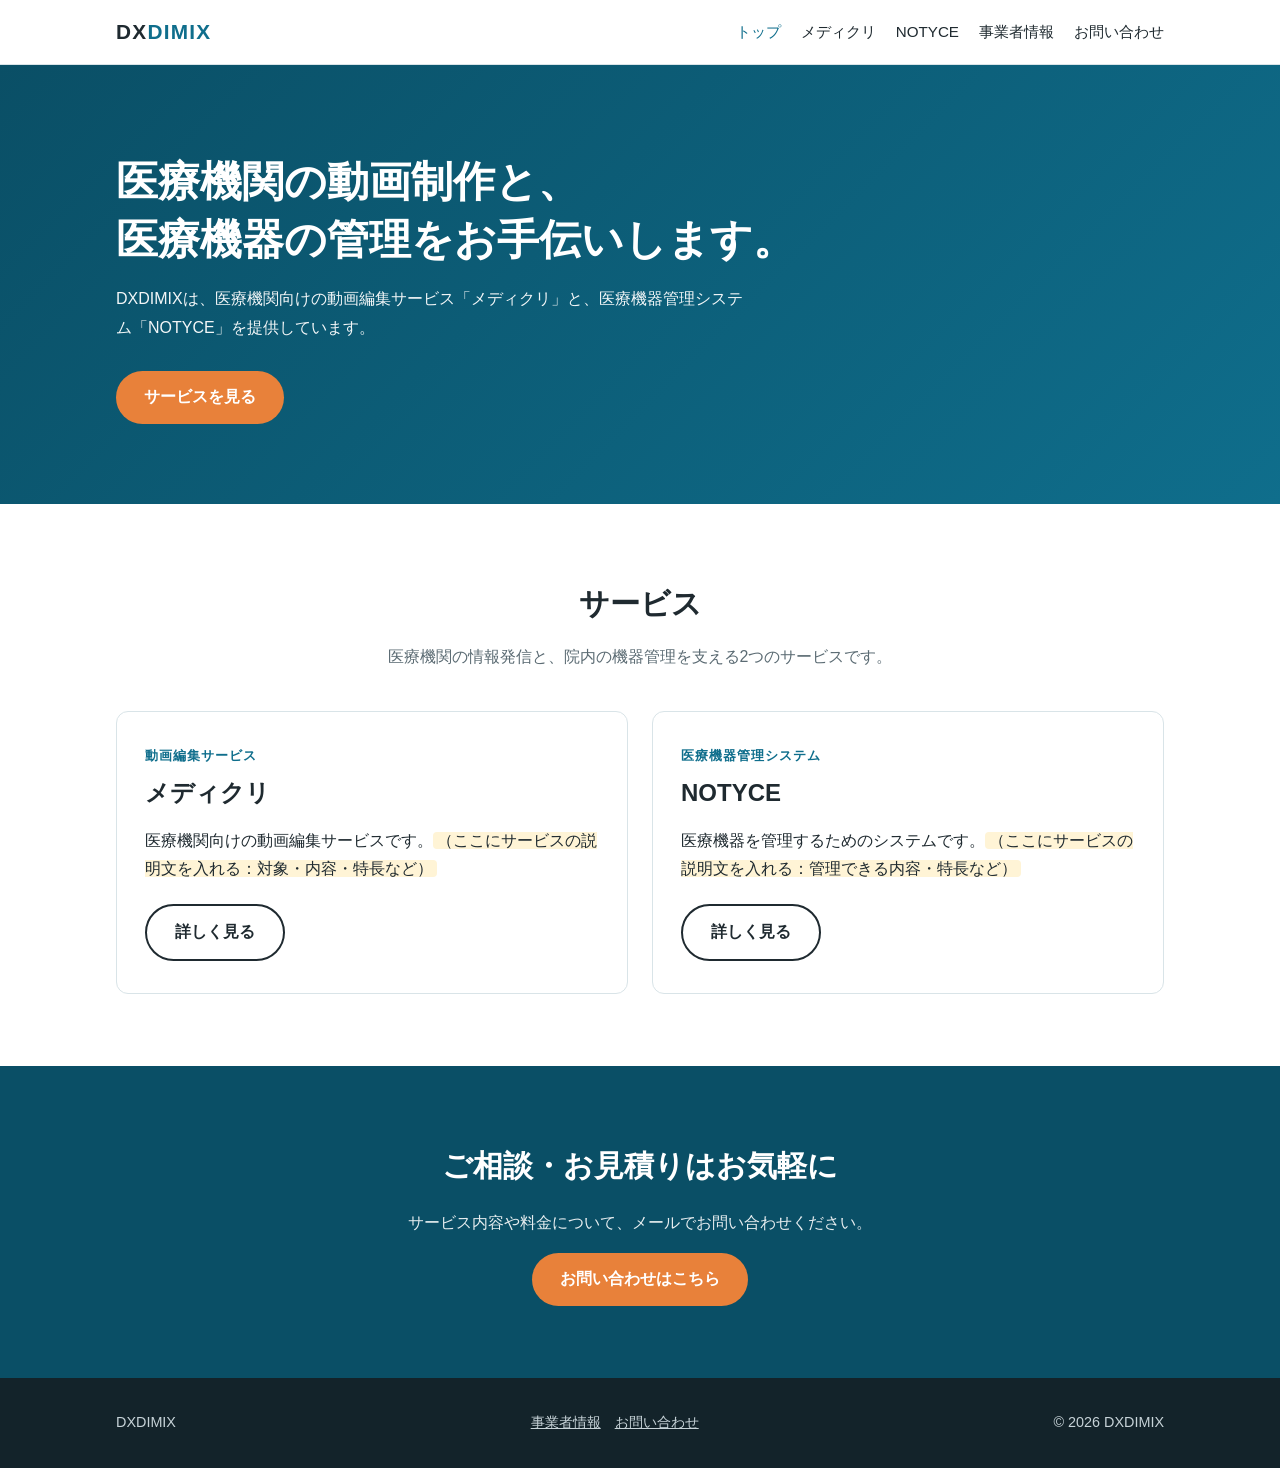
==== index.html @ 13603de2 "ホームページの初期構成を作成（GitHub Pages 用、dxdimix.com） Co-Authored-By: Claude Opus 5.5 <noreply@anthropic.com> C" ====
<!doctype html>
<html lang="ja">
<head>
<meta charset="utf-8">
<meta name="viewport" content="width=device-width, initial-scale=1">
<title>DXDIMIX｜医療向け動画編集「メディクリ」・医療機器管理「NOTYCE」</title>
<meta name="description" content="DXDIMIXは、医療機関向けの動画編集サービス「メディクリ」と医療機器管理システム「NOTYCE」を提供しています。">
<meta property="og:title" content="DXDIMIX｜医療向け動画編集「メディクリ」・医療機器管理「NOTYCE」">
<meta property="og:description" content="DXDIMIXは、医療機関向けの動画編集サービス「メディクリ」と医療機器管理システム「NOTYCE」を提供しています。">
<meta property="og:type" content="website">
<link rel="stylesheet" href="assets/css/style.css">
</head>
<body>
<header class="site-header">
  <div class="container">
    <a class="logo" href="index.html">DX<span>DIMIX</span></a>
    <nav class="nav" aria-label="メインメニュー">
      <a href="index.html" aria-current="page">トップ</a>
      <a href="services/medicli.html">メディクリ</a>
      <a href="services/notyce.html">NOTYCE</a>
      <a href="about.html">事業者情報</a>
      <a href="contact.html">お問い合わせ</a>
    </nav>
  </div>
</header>
<main>
<section class="hero">
  <div class="container">
    <h1>医療機関の動画制作と、<br>医療機器の管理をお手伝いします。</h1>
    <p>DXDIMIXは、医療機関向けの動画編集サービス「メディクリ」と、医療機器管理システム「NOTYCE」を提供しています。</p>
    <a class="btn" href="#services">サービスを見る</a>
  </div>
</section>

<section id="services">
  <div class="container">
    <h2 class="section-title">サービス</h2>
    <p class="section-lead">医療機関の情報発信と、院内の機器管理を支える2つのサービスです。</p>
    <div class="cards">
      <article class="card">
        <div class="tag">動画編集サービス</div>
        <h3>メディクリ</h3>
        <p>医療機関向けの動画編集サービスです。<span class="todo">（ここにサービスの説明文を入れる：対象・内容・特長など）</span></p>
        <a class="btn btn-outline" href="services/medicli.html">詳しく見る</a>
      </article>
      <article class="card">
        <div class="tag">医療機器管理システム</div>
        <h3>NOTYCE</h3>
        <p>医療機器を管理するためのシステムです。<span class="todo">（ここにサービスの説明文を入れる：管理できる内容・特長など）</span></p>
        <a class="btn btn-outline" href="services/notyce.html">詳しく見る</a>
      </article>
    </div>
  </div>
</section>
</main>
<section class="cta">
  <div class="container">
    <h2 class="section-title">ご相談・お見積りはお気軽に</h2>
    <p>サービス内容や料金について、メールでお問い合わせください。</p>
    <a class="btn" href="contact.html">お問い合わせはこちら</a>
  </div>
</section>
<footer class="site-footer">
  <div class="container">
    <div>DXDIMIX</div>
    <div><a href="about.html">事業者情報</a>　<a href="contact.html">お問い合わせ</a></div>
    <div>&copy; 2026 DXDIMIX</div>
  </div>
</footer>
</body></html>
---- assets/css/style.css ----
/* DXDIMIX 共通スタイル。色や文字サイズは :root の値を変えれば全ページに反映される */
:root {
  --c-main: #0f6e8c;      /* メインカラー（青緑） */
  --c-main-dark: #0a4f66;
  --c-accent: #e8813a;    /* 強調色（オレンジ） */
  --c-text: #1f2a30;
  --c-sub: #5b6b73;
  --c-bg: #ffffff;
  --c-bg-soft: #f2f7f9;
  --c-line: #d9e4e8;
  --radius: 12px;
  --max: 1080px;
}

* { box-sizing: border-box; }
html { scroll-behavior: smooth; }
body {
  margin: 0;
  font-family: "Noto Sans JP", "Hiragino Kaku Gothic ProN", "Yu Gothic", Meiryo, sans-serif;
  color: var(--c-text);
  background: var(--c-bg);
  line-height: 1.8;
  font-size: 16px;
}
img { max-width: 100%; height: auto; display: block; }
a { color: var(--c-main); }

.container { max-width: var(--max); margin: 0 auto; padding: 0 16px; }

/* ヘッダー */
.site-header {
  position: sticky; top: 0; z-index: 10;
  background: rgba(255,255,255,.95);
  border-bottom: 1px solid var(--c-line);
}
.site-header .container {
  display: flex; align-items: center; justify-content: space-between;
  min-height: 64px; gap: 16px; flex-wrap: wrap;
}
.logo { font-weight: 700; font-size: 1.3rem; letter-spacing: .06em; color: var(--c-text); text-decoration: none; }
.logo span { color: var(--c-main); }
.nav { display: flex; gap: 20px; flex-wrap: wrap; }
.nav a { color: var(--c-text); text-decoration: none; font-size: .95rem; }
.nav a:hover, .nav a[aria-current="page"] { color: var(--c-main); }

/* ファーストビュー */
.hero { background: linear-gradient(135deg, var(--c-main-dark), var(--c-main)); color: #fff; padding: 88px 0 80px; }
.hero h1 { font-size: clamp(1.7rem, 4.5vw, 2.6rem); line-height: 1.4; margin: 0 0 16px; }
.hero p { margin: 0 0 28px; max-width: 640px; opacity: .95; }
.page-hero { background: var(--c-bg-soft); padding: 56px 0 40px; border-bottom: 1px solid var(--c-line); }
.page-hero h1 { margin: 0 0 8px; font-size: clamp(1.5rem, 4vw, 2.1rem); }
.page-hero p { margin: 0; color: var(--c-sub); }

/* ボタン */
.btn {
  display: inline-block; padding: 12px 28px; border-radius: 999px;
  background: var(--c-accent); color: #fff; font-weight: 700; text-decoration: none;
}
.btn:hover { opacity: .9; }
.btn-outline { background: transparent; border: 2px solid currentColor; color: inherit; }

/* セクション */
section { padding: 72px 0; }
section.soft { background: var(--c-bg-soft); }
.section-title { text-align: center; font-size: clamp(1.4rem, 3.5vw, 1.9rem); margin: 0 0 12px; }
.section-lead { text-align: center; color: var(--c-sub); margin: 0 auto 40px; max-width: 680px; }

/* サービスカード */
.cards { display: grid; grid-template-columns: repeat(auto-fit, minmax(280px, 1fr)); gap: 24px; }
.card {
  background: #fff; border: 1px solid var(--c-line); border-radius: var(--radius);
  padding: 32px 28px; display: flex; flex-direction: column;
}
.card .tag { font-size: .8rem; color: var(--c-main); font-weight: 700; letter-spacing: .08em; }
.card h3 { font-size: 1.5rem; margin: 4px 0 12px; }
.card p { margin: 0 0 20px; flex: 1; }
.card .btn { align-self: flex-start; }

/* 箇条書き・表 */
.points { display: grid; grid-template-columns: repeat(auto-fit, minmax(240px, 1fr)); gap: 20px; padding: 0; list-style: none; }
.points li { background: #fff; border: 1px solid var(--c-line); border-radius: var(--radius); padding: 24px; }
.points strong { display: block; color: var(--c-main); margin-bottom: 6px; }
.info-table { width: 100%; border-collapse: collapse; }
.info-table th, .info-table td { text-align: left; padding: 14px 12px; border-bottom: 1px solid var(--c-line); vertical-align: top; }
.info-table th { width: 30%; color: var(--c-sub); font-weight: 500; }

.todo { background: #fff4d6; padding: 0 4px; border-radius: 4px; }

/* お問い合わせ帯 */
.cta { background: var(--c-main-dark); color: #fff; text-align: center; }
.cta p { opacity: .9; }

/* フッター */
.site-footer { background: #13232a; color: #c7d3d8; padding: 32px 0; font-size: .9rem; }
.site-footer .container { display: flex; justify-content: space-between; flex-wrap: wrap; gap: 12px; }
.site-footer a { color: #c7d3d8; }

@media (max-width: 640px) {
  section { padding: 56px 0; }
  .nav { gap: 14px; }
  .info-table th { width: 38%; }
}
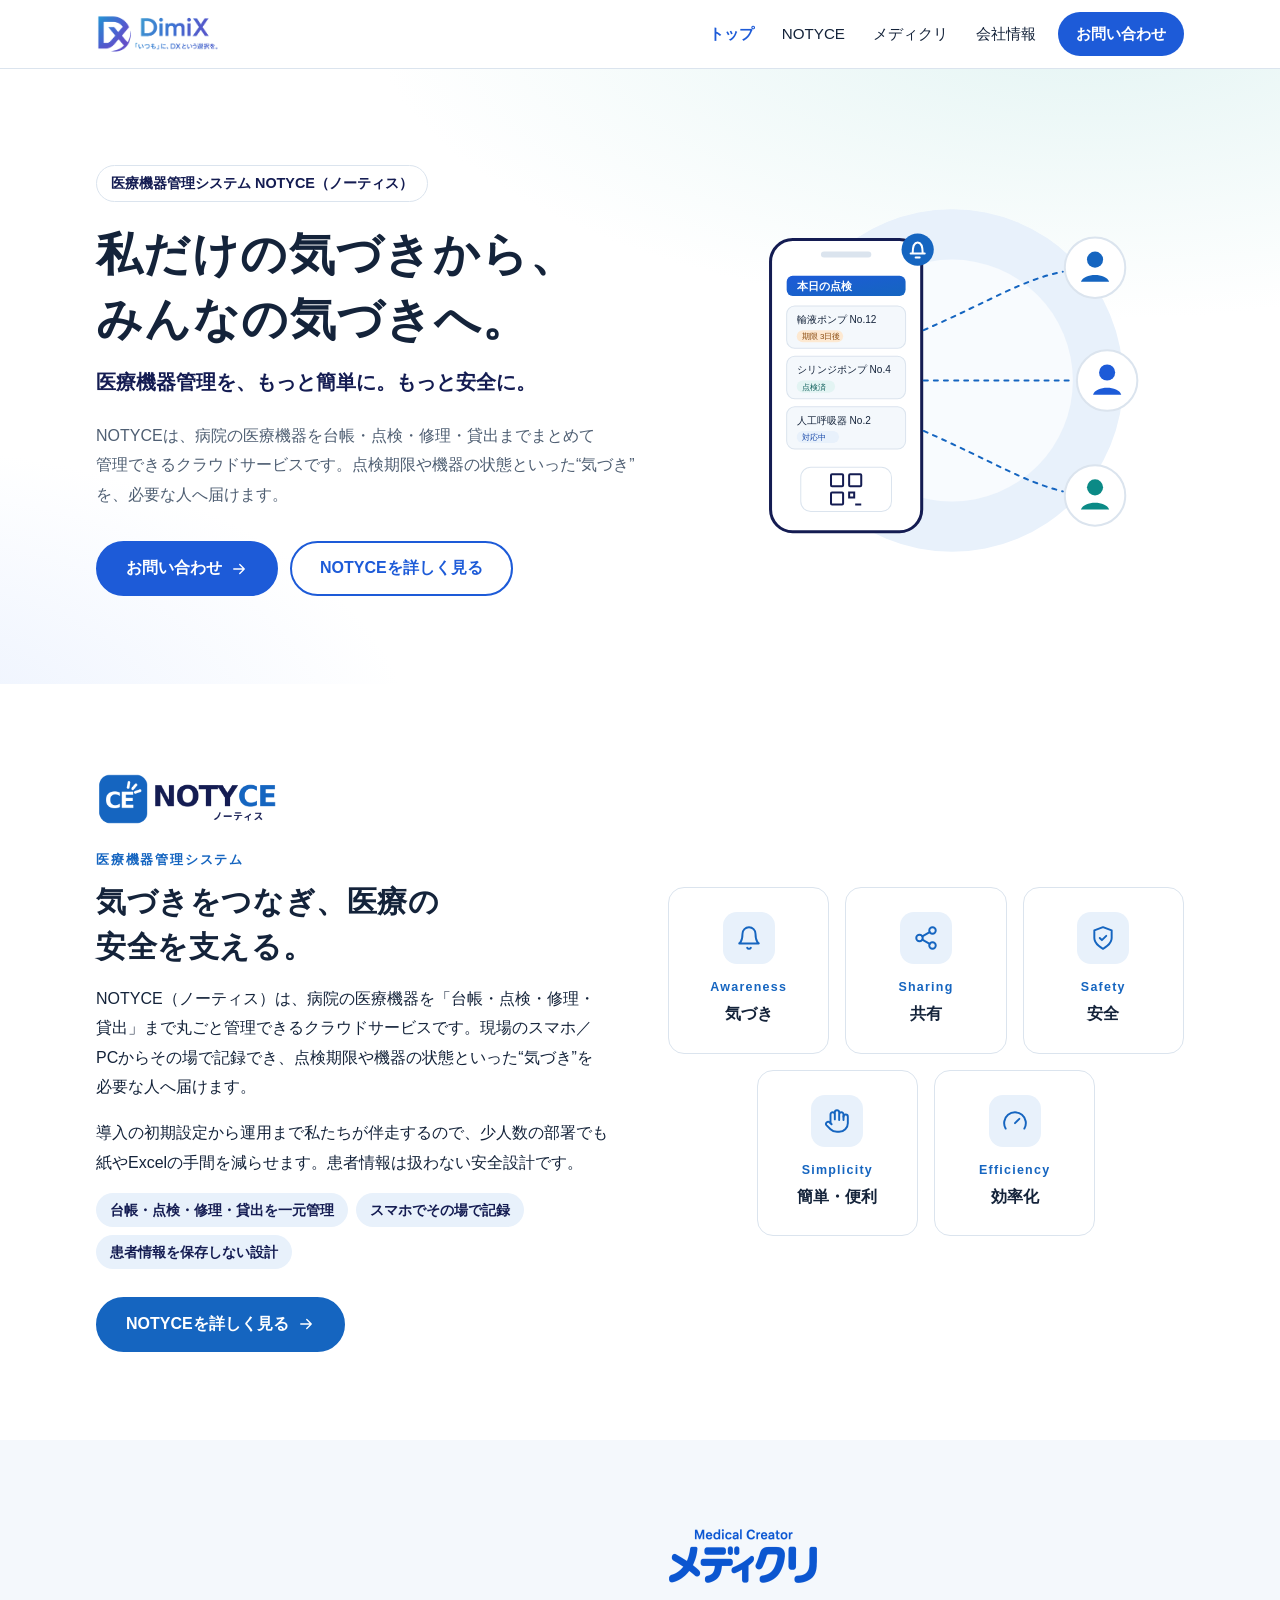
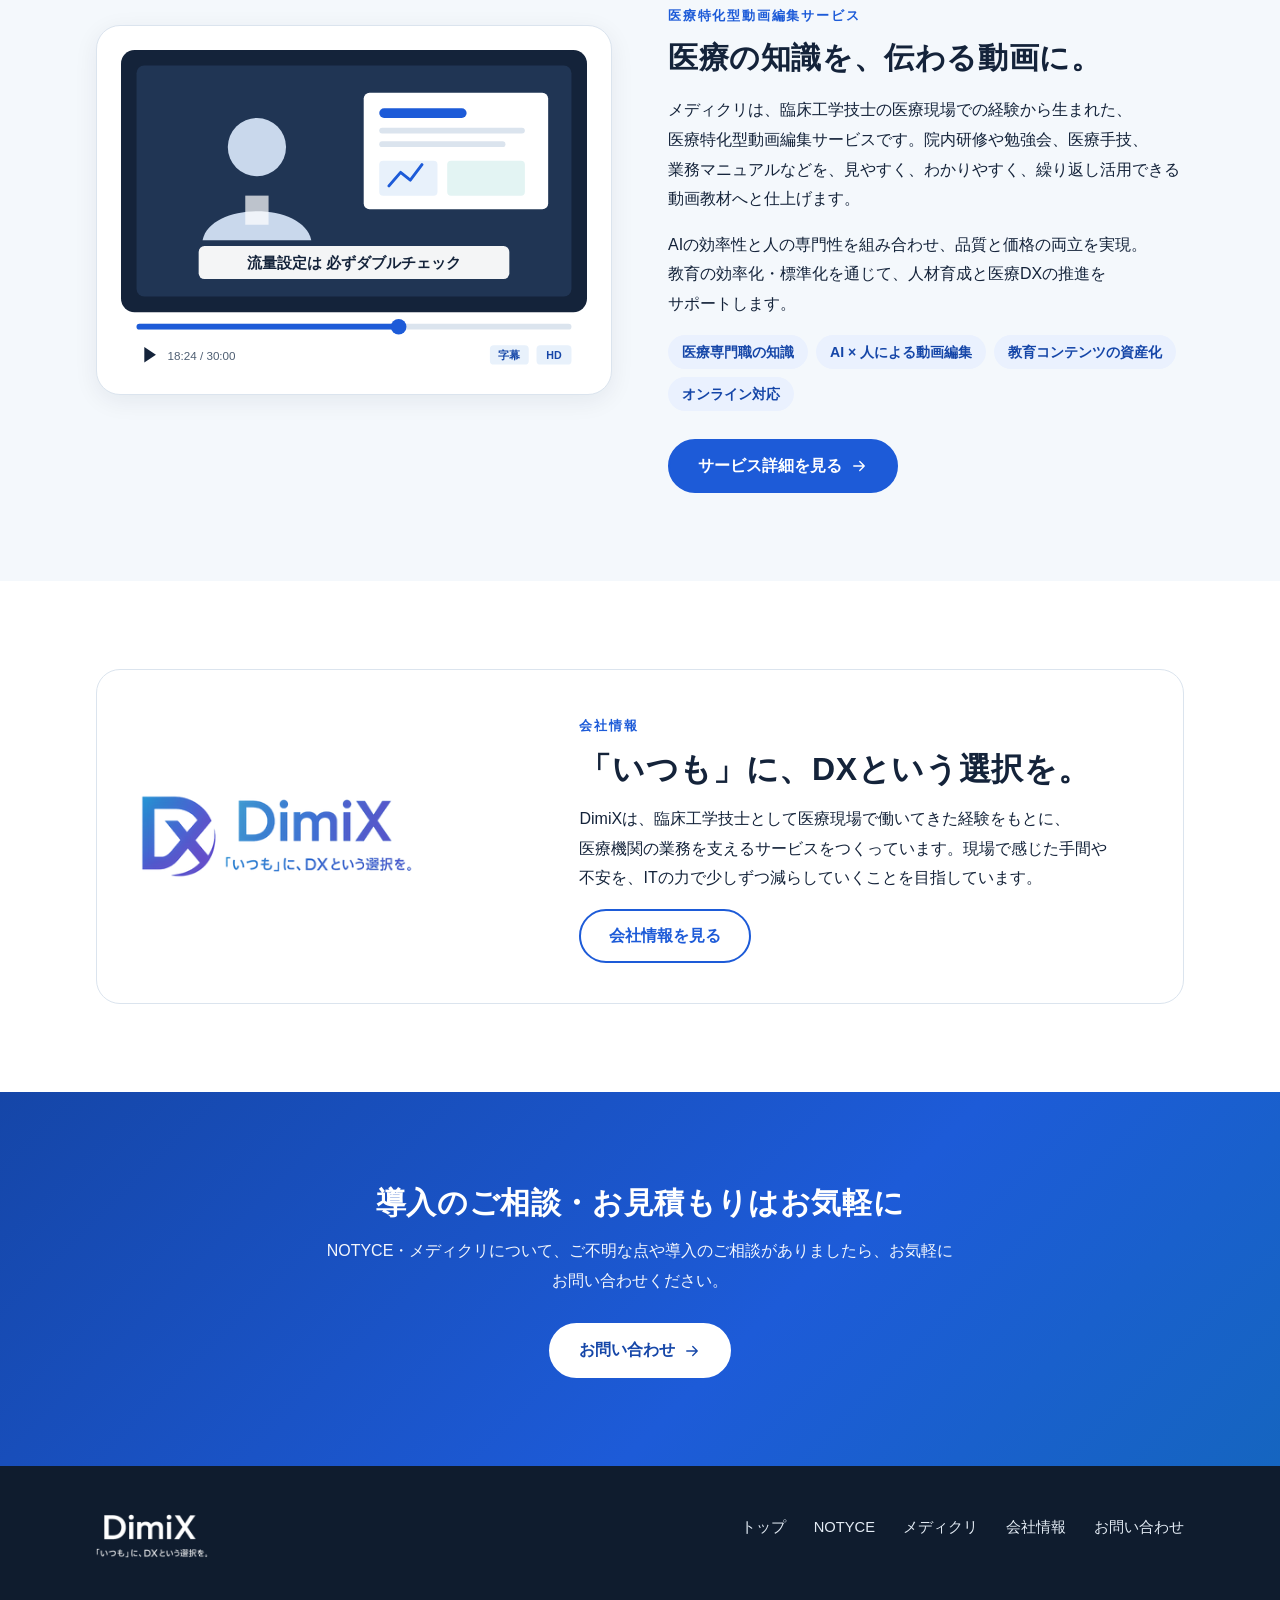
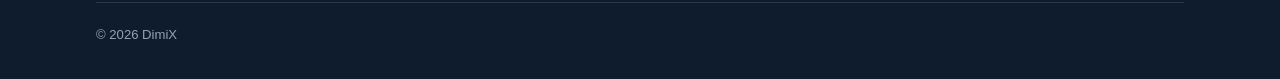
==== commit 17f0f7d6: "DimiX 公式サイトを作り直し（NOTYCE 中心＋メディクリ詳細ページ） - 名称を DimiX に統一し、DimiX・メディクリ・NOTYCE のロゴを配置 - トップ：NOTYCE のメインメ" ====
--- a/index.html
+++ b/index.html
@@ -3,68 +3,219 @@
 <head>
 <meta charset="utf-8">
 <meta name="viewport" content="width=device-width, initial-scale=1">
-<title>DXDIMIX｜医療向け動画編集「メディクリ」・医療機器管理「NOTYCE」</title>
-<meta name="description" content="DXDIMIXは、医療機関向けの動画編集サービス「メディクリ」と医療機器管理システム「NOTYCE」を提供しています。">
-<meta property="og:title" content="DXDIMIX｜医療向け動画編集「メディクリ」・医療機器管理「NOTYCE」">
-<meta property="og:description" content="DXDIMIXは、医療機関向けの動画編集サービス「メディクリ」と医療機器管理システム「NOTYCE」を提供しています。">
+<title>DimiX｜医療機器管理システム NOTYCE・医療特化型動画編集 メディクリ</title>
+<meta name="description" content="DimiXは、臨床工学技士の現場経験から生まれた医療機器管理システム「NOTYCE（ノーティス）」と、医療特化型動画編集サービス「メディクリ」を提供しています。">
+<meta property="og:title" content="DimiX｜医療機器管理システム NOTYCE・医療特化型動画編集 メディクリ">
+<meta property="og:description" content="私だけの気づきから、みんなの気づきへ。医療機器管理を、もっと簡単に。もっと安全に。">
 <meta property="og:type" content="website">
+<meta property="og:url" content="https://dxdimix.com/">
+<meta property="og:image" content="https://dxdimix.com/assets/img/dimix_logo.png">
+<meta property="og:site_name" content="DimiX">
+<meta property="og:locale" content="ja_JP">
+<link rel="canonical" href="https://dxdimix.com/">
+<link rel="icon" href="assets/img/dimix_icon.png">
 <link rel="stylesheet" href="assets/css/style.css">
 </head>
 <body>
+<a class="skip-link" href="#main">本文へ移動</a>
 <header class="site-header">
   <div class="container">
-    <a class="logo" href="index.html">DX<span>DIMIX</span></a>
+    <a class="logo" href="index.html"><img src="assets/img/dimix_logo.png" alt="DimiX トップページ" width="124" height="40"></a>
+    <a class="header-cta" href="contact.html">お問い合わせ</a>
     <nav class="nav" aria-label="メインメニュー">
       <a href="index.html" aria-current="page">トップ</a>
+      <a href="services/notyce.html">NOTYCE</a>
       <a href="services/medicli.html">メディクリ</a>
+      <a href="about.html">会社情報</a>
+      <a class="nav-cta" href="contact.html">お問い合わせ</a>
+    </nav>
+  </div>
+</header>
+
+<main id="main">
+<!-- ファーストビュー：NOTYCE のメインメッセージ -->
+<section class="hero" aria-labelledby="hero-title">
+  <div class="container">
+    <div>
+      <span class="hero-brand">医療機器管理システム NOTYCE（ノーティス）</span>
+      <h1 id="hero-title">私だけの気づきから、<br>みんなの気づきへ。</h1>
+      <p class="sub">医療機器管理を、もっと簡単に。もっと安全に。</p>
+      <p class="lead">NOTYCEは、病院の医療機器を台帳・点検・修理・貸出までまとめて管理できるクラウドサービスです。点検期限や機器の状態といった“気づき”を、必要な人へ届けます。</p>
+      <div class="btn-row">
+        <a class="btn" href="contact.html?service=notyce">お問い合わせ<svg class="icon" aria-hidden="true"><use href="assets/img/icons.svg#i-arrow"/></svg></a>
+        <a class="btn btn-outline" href="services/notyce.html">NOTYCEを詳しく見る</a>
+      </div>
+    </div>
+    <div class="hero-visual" aria-hidden="true">
+      <!-- 一人の気づき（スマホ）がチームへ共有されるイメージ -->
+      <svg viewBox="0 0 480 400" role="presentation">
+        <defs>
+          <linearGradient id="hv-g" x1="0" y1="0" x2="1" y2="1"><stop offset="0" stop-color="#1d5bd8"/><stop offset="1" stop-color="#1565c0"/></linearGradient>
+        </defs>
+        <circle cx="250" cy="200" r="170" fill="#e8f1fb"/>
+        <circle cx="250" cy="200" r="120" fill="#fff" opacity=".7"/>
+        <!-- スマホ -->
+        <rect x="70" y="60" width="150" height="290" rx="22" fill="#fff" stroke="#141c52" stroke-width="3"/>
+        <rect x="120" y="72" width="50" height="6" rx="3" fill="#dbe4ee"/>
+        <rect x="86" y="96" width="118" height="20" rx="6" fill="url(#hv-g)"/>
+        <text x="96" y="110" font-size="11" fill="#fff" font-weight="700" font-family="sans-serif">本日の点検</text>
+        <g font-family="sans-serif" font-size="10" fill="#14233a">
+          <rect x="86" y="126" width="118" height="42" rx="8" fill="#f4f8fc" stroke="#dbe4ee"/>
+          <text x="96" y="143">輸液ポンプ No.12</text>
+          <rect x="96" y="150" width="46" height="12" rx="6" fill="#fde9d2"/><text x="101" y="159" font-size="8" fill="#8a4b0f">期限 3日後</text>
+          <rect x="86" y="176" width="118" height="42" rx="8" fill="#f4f8fc" stroke="#dbe4ee"/>
+          <text x="96" y="193">シリンジポンプ No.4</text>
+          <rect x="96" y="200" width="38" height="12" rx="6" fill="#e3f4f3"/><text x="101" y="209" font-size="8" fill="#0b5c58">点検済</text>
+          <rect x="86" y="226" width="118" height="42" rx="8" fill="#f4f8fc" stroke="#dbe4ee"/>
+          <text x="96" y="243">人工呼吸器 No.2</text>
+          <rect x="96" y="250" width="42" height="12" rx="6" fill="#e8f1fb"/><text x="101" y="259" font-size="8" fill="#1546a8">対応中</text>
+        </g>
+        <rect x="100" y="286" width="90" height="44" rx="10" fill="#fff" stroke="#dbe4ee"/>
+        <g transform="translate(130 293)" fill="none" stroke="#141c52" stroke-width="2"><rect x="0" y="0" width="12" height="12" rx="1"/><rect x="18" y="0" width="12" height="12" rx="1"/><rect x="0" y="18" width="12" height="12" rx="1"/><path d="M18 18h5v5h-5zM30 30h-6"/></g>
+        <!-- 共有の線 -->
+        <g fill="none" stroke="#1565c0" stroke-width="2" stroke-dasharray="4 6" stroke-linecap="round">
+          <path d="M222 150 C 290 120, 320 100, 360 92"/>
+          <path d="M222 200 C 290 200, 320 200, 372 200"/>
+          <path d="M222 250 C 290 280, 320 300, 360 310"/>
+        </g>
+        <!-- 受け取る人たち -->
+        <g>
+          <circle cx="392" cy="88" r="30" fill="#fff" stroke="#dbe4ee" stroke-width="2"/>
+          <circle cx="392" cy="80" r="8" fill="#1565c0"/><path d="M378 102c3-9 25-9 28 0" fill="#1565c0"/>
+          <circle cx="404" cy="200" r="30" fill="#fff" stroke="#dbe4ee" stroke-width="2"/>
+          <circle cx="404" cy="192" r="8" fill="#1d5bd8"/><path d="M390 214c3-9 25-9 28 0" fill="#1d5bd8"/>
+          <circle cx="392" cy="314" r="30" fill="#fff" stroke="#dbe4ee" stroke-width="2"/>
+          <circle cx="392" cy="306" r="8" fill="#0b8a86"/><path d="M378 328c3-9 25-9 28 0" fill="#0b8a86"/>
+        </g>
+        <!-- 通知のしるし -->
+        <circle cx="216" cy="70" r="16" fill="#1565c0"/>
+        <path d="M209 74h14M211 74c0-7 1-11 5-11s5 4 5 11M214 78h4" fill="none" stroke="#fff" stroke-width="2" stroke-linecap="round"/>
+      </svg>
+    </div>
+  </div>
+</section>
+
+<!-- NOTYCE 紹介 -->
+<section id="notyce" aria-labelledby="notyce-title">
+  <div class="container split">
+    <div>
+      <div class="product-label"><img src="assets/img/notyce_logo.png" alt="NOTYCE（ノーティス）" width="198" height="60"></div>
+      <span class="eyebrow ny">医療機器管理システム</span>
+      <h2 id="notyce-title">気づきをつなぎ、医療の安全を支える。</h2>
+      <p>NOTYCE（ノーティス）は、病院の医療機器を「台帳・点検・修理・貸出」まで丸ごと管理できるクラウドサービスです。現場のスマホ／PCからその場で記録でき、点検期限や機器の状態といった“気づき”を必要な人へ届けます。</p>
+      <p>導入の初期設定から運用まで私たちが伴走するので、少人数の部署でも紙やExcelの手間を減らせます。患者情報は扱わない安全設計です。</p>
+      <ul class="keyword-list ny" aria-label="NOTYCEの特長">
+        <li>台帳・点検・修理・貸出を一元管理</li>
+        <li>スマホでその場で記録</li>
+        <li>患者情報を保存しない設計</li>
+      </ul>
+      <div class="btn-row">
+        <a class="btn btn-ny" href="services/notyce.html">NOTYCEを詳しく見る<svg class="icon" aria-hidden="true"><use href="assets/img/icons.svg#i-arrow"/></svg></a>
+      </div>
+    </div>
+    <div>
+      <ul class="values" aria-label="NOTYCEが大切にする5つの価値">
+        <li><div class="icon-wrap ny"><svg class="icon" aria-hidden="true"><use href="assets/img/icons.svg#i-bell"/></svg></div><span class="en">Awareness</span><span class="ja">気づき</span></li>
+        <li><div class="icon-wrap ny"><svg class="icon" aria-hidden="true"><use href="assets/img/icons.svg#i-share"/></svg></div><span class="en">Sharing</span><span class="ja">共有</span></li>
+        <li><div class="icon-wrap ny"><svg class="icon" aria-hidden="true"><use href="assets/img/icons.svg#i-shield"/></svg></div><span class="en">Safety</span><span class="ja">安全</span></li>
+        <li><div class="icon-wrap ny"><svg class="icon" aria-hidden="true"><use href="assets/img/icons.svg#i-hand"/></svg></div><span class="en">Simplicity</span><span class="ja">簡単・便利</span></li>
+        <li><div class="icon-wrap ny"><svg class="icon" aria-hidden="true"><use href="assets/img/icons.svg#i-gauge"/></svg></div><span class="en">Efficiency</span><span class="ja">効率化</span></li>
+      </ul>
+    </div>
+  </div>
+</section>
+
+<!-- メディクリ紹介 -->
+<section id="medicli" class="soft" aria-labelledby="medicli-title">
+  <div class="container split reverse">
+    <div>
+      <div class="product-label"><img src="assets/img/medicri_wordmark.png" alt="メディクリ Medical Creator" width="150" height="56"></div>
+      <span class="eyebrow">医療特化型動画編集サービス</span>
+      <h2 id="medicli-title">医療の知識を、伝わる動画に。</h2>
+      <p>メディクリは、臨床工学技士の医療現場での経験から生まれた、医療特化型動画編集サービスです。院内研修や勉強会、医療手技、業務マニュアルなどを、見やすく、わかりやすく、繰り返し活用できる動画教材へと仕上げます。</p>
+      <p>AIの効率性と人の専門性を組み合わせ、品質と価格の両立を実現。教育の効率化・標準化を通じて、人材育成と医療DXの推進をサポートします。</p>
+      <ul class="keyword-list" aria-label="メディクリのキーワード">
+        <li>医療専門職の知識</li>
+        <li>AI × 人による動画編集</li>
+        <li>教育コンテンツの資産化</li>
+        <li>オンライン対応</li>
+      </ul>
+      <div class="btn-row">
+        <a class="btn" href="services/medicli.html">サービス詳細を見る<svg class="icon" aria-hidden="true"><use href="assets/img/icons.svg#i-arrow"/></svg></a>
+      </div>
+    </div>
+    <div class="visual-card" aria-hidden="true">
+      <!-- 研修動画にテロップが入った再生画面のイメージ -->
+      <svg viewBox="0 0 480 330" role="presentation">
+        <rect x="0" y="0" width="480" height="270" rx="14" fill="#14233a"/>
+        <rect x="16" y="16" width="448" height="238" rx="8" fill="#203554"/>
+        <!-- 講師と スライド -->
+        <rect x="250" y="44" width="190" height="120" rx="6" fill="#fff"/>
+        <rect x="266" y="60" width="90" height="10" rx="5" fill="#1d5bd8"/>
+        <rect x="266" y="80" width="150" height="6" rx="3" fill="#dbe4ee"/>
+        <rect x="266" y="94" width="130" height="6" rx="3" fill="#dbe4ee"/>
+        <rect x="266" y="114" width="60" height="36" rx="4" fill="#e8f1fb"/>
+        <path d="M276 140l12-14 10 8 12-16" fill="none" stroke="#1d5bd8" stroke-width="3" stroke-linecap="round" stroke-linejoin="round"/>
+        <rect x="336" y="114" width="80" height="36" rx="4" fill="#e3f4f3"/>
+        <circle cx="140" cy="100" r="30" fill="#c9d8ec"/>
+        <path d="M84 196c8-40 104-40 112 0z" fill="#c9d8ec"/>
+        <rect x="128" y="150" width="24" height="30" fill="#fff" opacity=".7"/>
+        <!-- テロップ -->
+        <rect x="80" y="202" width="320" height="34" rx="6" fill="#fff" opacity=".95"/>
+        <text x="240" y="225" font-family="sans-serif" font-size="15" font-weight="700" fill="#14233a" text-anchor="middle">流量設定は 必ずダブルチェック</text>
+        <!-- 再生バー -->
+        <rect x="16" y="282" width="448" height="6" rx="3" fill="#dbe4ee"/>
+        <rect x="16" y="282" width="270" height="6" rx="3" fill="#1d5bd8"/>
+        <circle cx="286" cy="285" r="8" fill="#1d5bd8"/>
+        <path d="M24 306l12 8-12 8z" fill="#14233a"/>
+        <text x="48" y="319" font-family="sans-serif" font-size="12" fill="#4f5f73">18:24 / 30:00</text>
+        <rect x="380" y="304" width="40" height="20" rx="4" fill="#e8f1fb"/><text x="400" y="318" font-family="sans-serif" font-size="11" font-weight="700" fill="#1546a8" text-anchor="middle">字幕</text>
+        <rect x="428" y="304" width="36" height="20" rx="4" fill="#e8f1fb"/><text x="446" y="318" font-family="sans-serif" font-size="11" font-weight="700" fill="#1546a8" text-anchor="middle">HD</text>
+      </svg>
+    </div>
+  </div>
+</section>
+
+<!-- 会社情報への導線 -->
+<section aria-labelledby="company-title">
+  <div class="container">
+    <div class="company-box">
+      <img src="assets/img/dimix_logo.png" alt="DimiX" width="280" height="91">
+      <div>
+        <span class="eyebrow">会社情報</span>
+        <h2 id="company-title" class="section-title" style="text-align:left">「いつも」に、DXという選択を。</h2>
+        <p>DimiXは、臨床工学技士として医療現場で働いてきた経験をもとに、医療機関の業務を支えるサービスをつくっています。現場で感じた手間や不安を、ITの力で少しずつ減らしていくことを目指しています。</p>
+        <a class="btn btn-outline" href="about.html">会社情報を見る</a>
+      </div>
+    </div>
+  </div>
+</section>
+</main>
+
+<section class="cta" aria-labelledby="cta-title">
+  <div class="container">
+    <h2 id="cta-title">導入のご相談・お見積もりはお気軽に</h2>
+    <p>NOTYCE・メディクリについて、ご不明な点や導入のご相談がありましたら、お気軽にお問い合わせください。</p>
+    <div class="btn-row">
+      <a class="btn btn-white" href="contact.html">お問い合わせ<svg class="icon" aria-hidden="true"><use href="assets/img/icons.svg#i-arrow"/></svg></a>
+    </div>
+  </div>
+</section>
+
+<footer class="site-footer">
+  <div class="container">
+    <div>
+      <img src="assets/img/dimix_wordmark_white.png" alt="DimiX" width="112" height="44">
+    </div>
+    <nav class="footer-nav" aria-label="フッターメニュー">
+      <a href="index.html">トップ</a>
       <a href="services/notyce.html">NOTYCE</a>
-      <a href="about.html">事業者情報</a>
+      <a href="services/medicli.html">メディクリ</a>
+      <a href="about.html">会社情報</a>
       <a href="contact.html">お問い合わせ</a>
     </nav>
-  </div>
-</header>
-<main>
-<section class="hero">
-  <div class="container">
-    <h1>医療機関の動画制作と、<br>医療機器の管理をお手伝いします。</h1>
-    <p>DXDIMIXは、医療機関向けの動画編集サービス「メディクリ」と、医療機器管理システム「NOTYCE」を提供しています。</p>
-    <a class="btn" href="#services">サービスを見る</a>
-  </div>
-</section>
-
-<section id="services">
-  <div class="container">
-    <h2 class="section-title">サービス</h2>
-    <p class="section-lead">医療機関の情報発信と、院内の機器管理を支える2つのサービスです。</p>
-    <div class="cards">
-      <article class="card">
-        <div class="tag">動画編集サービス</div>
-        <h3>メディクリ</h3>
-        <p>医療機関向けの動画編集サービスです。<span class="todo">（ここにサービスの説明文を入れる：対象・内容・特長など）</span></p>
-        <a class="btn btn-outline" href="services/medicli.html">詳しく見る</a>
-      </article>
-      <article class="card">
-        <div class="tag">医療機器管理システム</div>
-        <h3>NOTYCE</h3>
-        <p>医療機器を管理するためのシステムです。<span class="todo">（ここにサービスの説明文を入れる：管理できる内容・特長など）</span></p>
-        <a class="btn btn-outline" href="services/notyce.html">詳しく見る</a>
-      </article>
-    </div>
-  </div>
-</section>
-</main>
-<section class="cta">
-  <div class="container">
-    <h2 class="section-title">ご相談・お見積りはお気軽に</h2>
-    <p>サービス内容や料金について、メールでお問い合わせください。</p>
-    <a class="btn" href="contact.html">お問い合わせはこちら</a>
-  </div>
-</section>
-<footer class="site-footer">
-  <div class="container">
-    <div>DXDIMIX</div>
-    <div><a href="about.html">事業者情報</a>　<a href="contact.html">お問い合わせ</a></div>
-    <div>&copy; 2026 DXDIMIX</div>
+    <div class="copyright">&copy; 2026 DimiX</div>
   </div>
 </footer>
-</body></html>
+</body>
+</html>
--- a/assets/css/style.css
+++ b/assets/css/style.css
@@ -1,102 +1,350 @@
-/* DXDIMIX 共通スタイル。色や文字サイズは :root の値を変えれば全ページに反映される */
+/* DimiX 共通スタイル。色や文字サイズは :root の値を変えれば全ページに反映される */
 :root {
-  --c-main: #0f6e8c;      /* メインカラー（青緑） */
-  --c-main-dark: #0a4f66;
-  --c-accent: #e8813a;    /* 強調色（オレンジ） */
-  --c-text: #1f2a30;
-  --c-sub: #5b6b73;
+  --c-main: #1d5bd8;        /* DimiX・メディクリの青（白文字のコントラスト 5.9:1） */
+  --c-main-dark: #1546a8;
+  --c-main-soft: #eaf1fe;
+  --c-ny: #1565c0;          /* NOTYCE のロゴの青（白文字のコントラスト 5.7:1） */
+  --c-ny-dark: #141c52;     /* NOTYCE のロゴの紺 */
+  --c-aqua-soft: #e3f4f3;   /* 背景のやわらかい青緑（清潔感） */
+  --c-ny-soft: #e8f1fb;
+  --c-text: #14233a;        /* 本文（濃いネイビー） */
+  --c-sub: #4f5f73;         /* 補足文（白地でコントラスト 6.6:1） */
   --c-bg: #ffffff;
-  --c-bg-soft: #f2f7f9;
-  --c-line: #d9e4e8;
-  --radius: 12px;
-  --max: 1080px;
+  --c-bg-soft: #f4f8fc;
+  --c-line: #dbe4ee;
+  --c-todo: #fff4d6;
+  --radius: 16px;
+  --radius-s: 10px;
+  --shadow: 0 6px 24px rgba(20, 35, 58, .07);
+  --max: 1120px;
 }
 
 * { box-sizing: border-box; }
-html { scroll-behavior: smooth; }
+html { scroll-behavior: smooth; scroll-padding-top: 88px; }
+@media (prefers-reduced-motion: reduce) { html { scroll-behavior: auto; } * { transition: none !important; } }
 body {
   margin: 0;
-  font-family: "Noto Sans JP", "Hiragino Kaku Gothic ProN", "Yu Gothic", Meiryo, sans-serif;
+  font-family: "Noto Sans JP", "Hiragino Kaku Gothic ProN", "Hiragino Sans", "Yu Gothic UI", "Yu Gothic", Meiryo, sans-serif;
   color: var(--c-text);
   background: var(--c-bg);
-  line-height: 1.8;
+  line-height: 1.85;
   font-size: 16px;
+  -webkit-text-size-adjust: 100%;
+  overflow-wrap: anywhere;
+  word-break: auto-phrase;   /* 日本語を文節で改行（Chrome系） */
 }
 img { max-width: 100%; height: auto; display: block; }
-a { color: var(--c-main); }
+a { color: var(--c-main); text-underline-offset: 3px; }
+:focus-visible { outline: 3px solid #f2a93b; outline-offset: 2px; border-radius: 4px; }
+h1, h2, h3 { line-height: 1.45; letter-spacing: .02em; word-break: auto-phrase; text-wrap: pretty; }
+p { margin: 0 0 1em; }
 
 .container { max-width: var(--max); margin: 0 auto; padding: 0 16px; }
-
-/* ヘッダー */
+.narrow { max-width: 820px; margin-left: auto; margin-right: auto; }
+.sr-only { position: absolute; width: 1px; height: 1px; padding: 0; margin: -1px; overflow: hidden; clip: rect(0,0,0,0); border: 0; }
+.skip-link { position: absolute; left: 8px; top: -60px; background: #fff; padding: 8px 14px; z-index: 100; border-radius: 8px; }
+.skip-link:focus { top: 8px; }
+
+.icon { width: 24px; height: 24px; fill: none; stroke: currentColor; stroke-width: 1.8; stroke-linecap: round; stroke-linejoin: round; flex-shrink: 0; }
+
+/* ===== ヘッダー ===== */
 .site-header {
-  position: sticky; top: 0; z-index: 10;
-  background: rgba(255,255,255,.95);
+  position: sticky; top: 0; z-index: 20;
+  background: rgba(255,255,255,.96);
   border-bottom: 1px solid var(--c-line);
-}
-.site-header .container {
-  display: flex; align-items: center; justify-content: space-between;
-  min-height: 64px; gap: 16px; flex-wrap: wrap;
-}
-.logo { font-weight: 700; font-size: 1.3rem; letter-spacing: .06em; color: var(--c-text); text-decoration: none; }
-.logo span { color: var(--c-main); }
-.nav { display: flex; gap: 20px; flex-wrap: wrap; }
-.nav a { color: var(--c-text); text-decoration: none; font-size: .95rem; }
-.nav a:hover, .nav a[aria-current="page"] { color: var(--c-main); }
-
-/* ファーストビュー */
-.hero { background: linear-gradient(135deg, var(--c-main-dark), var(--c-main)); color: #fff; padding: 88px 0 80px; }
-.hero h1 { font-size: clamp(1.7rem, 4.5vw, 2.6rem); line-height: 1.4; margin: 0 0 16px; }
-.hero p { margin: 0 0 28px; max-width: 640px; opacity: .95; }
-.page-hero { background: var(--c-bg-soft); padding: 56px 0 40px; border-bottom: 1px solid var(--c-line); }
-.page-hero h1 { margin: 0 0 8px; font-size: clamp(1.5rem, 4vw, 2.1rem); }
+  backdrop-filter: saturate(1.4) blur(6px);
+}
+.site-header .container { display: flex; align-items: center; gap: 24px; min-height: 68px; }
+.logo { display: block; flex-shrink: 0; }
+.logo img { height: 40px; width: auto; }
+.nav { display: flex; align-items: center; gap: 4px; margin-left: auto; }
+.nav a { color: var(--c-text); text-decoration: none; font-size: .95rem; padding: 8px 12px; border-radius: 999px; white-space: nowrap; }
+.nav a:hover { background: var(--c-bg-soft); }
+.nav a[aria-current="page"] { color: var(--c-main); font-weight: 700; }
+.nav a.nav-cta { background: var(--c-main); color: #fff; font-weight: 700; padding: 8px 18px; margin-left: 6px; }
+.nav a.nav-cta:hover { background: var(--c-main-dark); }
+.header-cta { display: none; }
+
+/* ===== ボタン ===== */
+.btn {
+  display: inline-flex; align-items: center; justify-content: center; gap: 8px;
+  padding: 14px 28px; border-radius: 999px; border: 2px solid var(--c-main);
+  background: var(--c-main); color: #fff; font-weight: 700; text-decoration: none; line-height: 1.4;
+  transition: background .15s, color .15s;
+}
+.btn:hover { background: var(--c-main-dark); border-color: var(--c-main-dark); }
+.btn .icon { width: 18px; height: 18px; }
+.btn-outline { background: #fff; color: var(--c-main); }
+.btn-outline:hover { background: var(--c-main-soft); color: var(--c-main-dark); }
+.btn-ny { background: var(--c-ny); border-color: var(--c-ny); }
+.btn-ny:hover { background: var(--c-ny-dark); border-color: var(--c-ny-dark); }
+.btn-ny.btn-outline { background: #fff; color: var(--c-ny-dark); }
+.btn-ny.btn-outline:hover { background: var(--c-ny-soft); }
+.btn-white { background: #fff; color: var(--c-main-dark); border-color: #fff; }
+.btn-white:hover { background: var(--c-main-soft); border-color: var(--c-main-soft); }
+.btn-ghost-white { background: transparent; color: #fff; border-color: rgba(255,255,255,.8); }
+.btn-ghost-white:hover { background: rgba(255,255,255,.12); }
+.btn-row { display: flex; flex-wrap: wrap; gap: 12px; }
+
+/* ===== セクション共通 ===== */
+section { padding: 88px 0; }
+section.soft { background: var(--c-bg-soft); }
+.eyebrow { display: inline-block; font-size: .8rem; font-weight: 700; letter-spacing: .14em; color: var(--c-main); margin-bottom: 8px; }
+.ny .eyebrow, .eyebrow.ny { color: var(--c-ny); }
+.section-head { text-align: center; margin: 0 auto 48px; max-width: 760px; }
+.section-title { font-size: clamp(1.45rem, 3.4vw, 2rem); margin: 0 0 12px; }
+.section-lead { color: var(--c-sub); margin: 0; }
+
+/* ===== トップのファーストビュー ===== */
+.hero {
+  position: relative; overflow: hidden;
+  background:
+    radial-gradient(1200px 520px at 85% -10%, var(--c-aqua-soft), transparent 60%),
+    radial-gradient(900px 500px at -10% 110%, var(--c-main-soft), transparent 60%),
+    #fff;
+  padding: 96px 0 88px;
+}
+.hero .container { display: grid; grid-template-columns: 1.15fr 1fr; gap: 48px; align-items: center; }
+.hero-brand { display: inline-flex; align-items: center; gap: 10px; font-size: .9rem; font-weight: 700; color: var(--c-ny-dark); background: #fff; border: 1px solid var(--c-line); padding: 4px 14px; border-radius: 999px; margin-bottom: 20px; }
+.hero h1 { font-size: clamp(1.75rem, 4.6vw, 2.9rem); line-height: 1.4; margin: 0 0 12px; letter-spacing: .03em; }
+.hero .sub { font-size: clamp(1.05rem, 2.2vw, 1.25rem); color: var(--c-ny-dark); font-weight: 700; margin: 0 0 20px; }
+.hero .lead { color: var(--c-sub); margin: 0 0 32px; max-width: 560px; }
+.hero-visual { position: relative; }
+.hero-visual svg { width: 100%; height: auto; display: block; }
+
+
+/* ===== 下層ページのファーストビュー ===== */
+.page-hero { background: var(--c-bg-soft); padding: 64px 0 48px; border-bottom: 1px solid var(--c-line); }
+.page-hero h1 { margin: 0 0 8px; font-size: clamp(1.5rem, 4vw, 2.2rem); }
 .page-hero p { margin: 0; color: var(--c-sub); }
 
-/* ボタン */
-.btn {
-  display: inline-block; padding: 12px 28px; border-radius: 999px;
-  background: var(--c-accent); color: #fff; font-weight: 700; text-decoration: none;
-}
-.btn:hover { opacity: .9; }
-.btn-outline { background: transparent; border: 2px solid currentColor; color: inherit; }
-
-/* セクション */
-section { padding: 72px 0; }
-section.soft { background: var(--c-bg-soft); }
-.section-title { text-align: center; font-size: clamp(1.4rem, 3.5vw, 1.9rem); margin: 0 0 12px; }
-.section-lead { text-align: center; color: var(--c-sub); margin: 0 auto 40px; max-width: 680px; }
-
-/* サービスカード */
-.cards { display: grid; grid-template-columns: repeat(auto-fit, minmax(280px, 1fr)); gap: 24px; }
-.card {
-  background: #fff; border: 1px solid var(--c-line); border-radius: var(--radius);
-  padding: 32px 28px; display: flex; flex-direction: column;
-}
-.card .tag { font-size: .8rem; color: var(--c-main); font-weight: 700; letter-spacing: .08em; }
-.card h3 { font-size: 1.5rem; margin: 4px 0 12px; }
-.card p { margin: 0 0 20px; flex: 1; }
-.card .btn { align-self: flex-start; }
-
-/* 箇条書き・表 */
-.points { display: grid; grid-template-columns: repeat(auto-fit, minmax(240px, 1fr)); gap: 20px; padding: 0; list-style: none; }
-.points li { background: #fff; border: 1px solid var(--c-line); border-radius: var(--radius); padding: 24px; }
-.points strong { display: block; color: var(--c-main); margin-bottom: 6px; }
+.product-hero { padding: 88px 0 80px; position: relative; overflow: hidden; }
+.product-hero .container { display: grid; grid-template-columns: 1.1fr 1fr; gap: 48px; align-items: center; }
+.product-hero.notyce { background: radial-gradient(1000px 520px at 100% 0%, var(--c-aqua-soft), transparent 65%), radial-gradient(800px 400px at 0% 100%, var(--c-ny-soft), transparent 60%), #fff; }
+.product-hero.medicli { background: radial-gradient(1000px 520px at 100% 0%, var(--c-main-soft), transparent 65%), #fff; }
+.product-hero .product-name { font-size: 1rem; font-weight: 700; color: var(--c-sub); margin: 0 0 8px; }
+.product-hero h1 { font-size: clamp(1.7rem, 4.4vw, 2.7rem); margin: 0 0 16px; }
+.product-hero .lead { color: var(--c-sub); margin: 0 0 24px; }
+.product-hero .logo-lg { width: min(300px, 70%); margin-bottom: 20px; }
+.concept-chip { display: inline-block; background: #fff; border: 1px solid var(--c-line); border-radius: 999px; padding: 6px 16px; font-weight: 700; color: var(--c-main-dark); margin-bottom: 28px; font-size: .95rem; }
+.product-hero svg.visual { width: 100%; height: auto; }
+
+/* ===== サービス紹介（トップ） ===== */
+.split { display: grid; grid-template-columns: 1fr 1fr; gap: 56px; align-items: center; }
+.split.reverse > :first-child { order: 2; }
+.split h2 { font-size: clamp(1.4rem, 3.2vw, 1.9rem); margin: 0 0 16px; }
+.split .catch { font-size: 1.15rem; font-weight: 700; margin: 0 0 16px; }
+.split .catch.ny { color: var(--c-ny-dark); }
+.split .catch.blue { color: var(--c-main-dark); }
+.product-label { display: flex; align-items: center; gap: 12px; margin-bottom: 16px; }
+.product-label img { height: 56px; width: auto; }
+.product-label small { color: var(--c-sub); font-weight: 700; }
+.keyword-list { display: flex; flex-wrap: wrap; gap: 8px; padding: 0; margin: 0 0 28px; list-style: none; }
+.keyword-list li { background: var(--c-main-soft); color: var(--c-main-dark); font-weight: 700; font-size: .88rem; padding: 4px 14px; border-radius: 999px; }
+.keyword-list.ny li { background: var(--c-ny-soft); color: var(--c-ny-dark); }
+.visual-card { background: #fff; border: 1px solid var(--c-line); border-radius: 24px; box-shadow: var(--shadow); padding: 24px; }
+.visual-card svg { width: 100%; height: auto; display: block; }
+
+/* 5つの価値 */
+.values { display: grid; grid-template-columns: repeat(6, 1fr); gap: 16px; padding: 0; margin: 0; list-style: none; }
+.values li { grid-column: span 2; }
+.values li:nth-child(4) { grid-column: 2 / span 2; }
+.values li { background: #fff; border: 1px solid var(--c-line); border-radius: var(--radius); padding: 24px 16px; text-align: center; }
+.values .icon-wrap { margin: 0 auto 12px; }
+.values .en { display: block; font-size: .78rem; letter-spacing: .1em; color: var(--c-ny); font-weight: 700; }
+.values .ja { display: block; font-weight: 700; }
+
+.icon-wrap { width: 52px; height: 52px; border-radius: 14px; display: grid; place-items: center; background: var(--c-main-soft); color: var(--c-main); }
+.icon-wrap.ny { background: var(--c-ny-soft); color: var(--c-ny); }
+.icon-wrap .icon { width: 26px; height: 26px; }
+
+/* ===== カード群 ===== */
+.cards { display: grid; grid-template-columns: repeat(auto-fit, minmax(260px, 1fr)); gap: 20px; }
+.card { background: #fff; border: 1px solid var(--c-line); border-radius: var(--radius); padding: 28px 24px; }
+.card h3 { font-size: 1.15rem; margin: 12px 0 8px; }
+.card p { margin: 0; color: var(--c-sub); }
+
+/* 機能・特長（番号つきの大きなブロック） */
+.features { display: grid; gap: 24px; }
+.feature { display: grid; grid-template-columns: 220px 1fr; gap: 32px; background: #fff; border: 1px solid var(--c-line); border-radius: 20px; padding: 36px; box-shadow: var(--shadow); }
+.feature-side { border-right: 1px solid var(--c-line); padding-right: 24px; }
+.feature-no { font-size: .8rem; font-weight: 700; letter-spacing: .14em; color: var(--c-ny); }
+.feature.blue .feature-no { color: var(--c-main); }
+.feature-verb { font-size: 1.9rem; font-weight: 700; margin: 4px 0 12px; color: var(--c-ny-dark); }
+.feature.blue .feature-verb { color: var(--c-main-dark); }
+.feature h3 { font-size: 1.25rem; margin: 0 0 12px; }
+.feature p { margin: 0 0 16px; }
+.feature .tags { display: flex; flex-wrap: wrap; gap: 8px; padding: 0; margin: 0; list-style: none; }
+.feature .tags li { font-size: .85rem; border: 1px solid var(--c-line); border-radius: 999px; padding: 2px 12px; color: var(--c-sub); background: var(--c-bg-soft); }
+
+/* 対象 */
+.check-list { list-style: none; padding: 0; margin: 0; display: grid; grid-template-columns: repeat(2, 1fr); gap: 16px; }
+.check-list li { display: flex; gap: 14px; align-items: flex-start; background: #fff; border: 1px solid var(--c-line); border-radius: var(--radius); padding: 20px; }
+.check-list .icon { color: var(--c-ny); margin-top: 3px; }
+
+/* ===== ステップ（導入・依頼の流れ） ===== */
+.steps { list-style: none; padding: 0; margin: 0; display: grid; grid-template-columns: repeat(5, 1fr); gap: 16px; counter-reset: step; }
+.steps li { position: relative; background: #fff; border: 1px solid var(--c-line); border-radius: var(--radius); padding: 24px 18px; }
+.steps li:not(:last-child)::after {
+  content: ""; position: absolute; top: 46px; right: -14px; width: 12px; height: 12px;
+  border-top: 2px solid var(--c-line); border-right: 2px solid var(--c-line); transform: rotate(45deg); background: transparent;
+}
+.step-no { font-size: .78rem; font-weight: 700; letter-spacing: .12em; color: var(--c-main); }
+.steps.ny .step-no { color: var(--c-ny); }
+.steps .icon-wrap { margin: 8px 0 12px; }
+.steps h3 { font-size: 1.05rem; margin: 0 0 6px; }
+.steps p { font-size: .92rem; color: var(--c-sub); margin: 0; }
+
+/* ===== 料金プラン ===== */
+.plans { display: grid; grid-template-columns: repeat(3, 1fr); gap: 20px; align-items: stretch; }
+.plan { position: relative; display: flex; flex-direction: column; background: #fff; border: 1px solid var(--c-line); border-radius: 20px; padding: 32px 26px; }
+.plan.recommend { border: 2px solid var(--c-main); box-shadow: 0 10px 32px rgba(29, 91, 216, .14); }
+.plan-badge { position: absolute; top: -14px; left: 50%; transform: translateX(-50%); background: var(--c-main); color: #fff; font-size: .82rem; font-weight: 700; padding: 3px 16px; border-radius: 999px; white-space: nowrap; }
+.plan-en { font-size: .78rem; font-weight: 700; letter-spacing: .14em; color: var(--c-main); }
+.plan h3 { font-size: 1.35rem; margin: 2px 0 6px; }
+.plan .plan-catch { font-weight: 700; color: var(--c-main-dark); margin: 0 0 16px; }
+.plan .price { margin: 0 0 4px; font-size: 2.2rem; font-weight: 700; line-height: 1.2; }
+.plan .price small { font-size: .9rem; font-weight: 500; color: var(--c-sub); margin-left: 4px; }
+.plan .plan-desc { font-size: .93rem; color: var(--c-sub); margin: 12px 0 16px; }
+.plan h4 { font-size: .88rem; margin: 16px 0 8px; color: var(--c-sub); }
+.plan ul.items { list-style: none; padding: 0; margin: 0; font-size: .93rem; }
+.plan ul.items li { display: flex; gap: 8px; padding: 3px 0; }
+.plan ul.items .icon { width: 18px; height: 18px; color: var(--c-main); margin-top: 4px; }
+.plan .revise { margin: 16px 0 0; font-weight: 700; font-size: .95rem; }
+.plan .uses { font-size: .88rem; color: var(--c-sub); background: var(--c-bg-soft); border-radius: var(--radius-s); padding: 12px 14px; margin: 16px 0 24px; flex: 1; }
+.plan .uses strong { display: block; color: var(--c-text); }
+.plan .btn { width: 100%; }
+
+/* ===== 表 ===== */
+.table-wrap { overflow-x: auto; -webkit-overflow-scrolling: touch; border: 1px solid var(--c-line); border-radius: var(--radius); background: #fff; }
+.table-wrap:focus-visible { outline-offset: 4px; }
+.data-table { width: 100%; border-collapse: collapse; font-size: .95rem; }
+.data-table caption { text-align: left; font-weight: 700; padding: 16px 18px 0; }
+.data-table th, .data-table td { padding: 12px 16px; border-bottom: 1px solid var(--c-line); text-align: center; white-space: nowrap; }
+.data-table thead th { background: var(--c-bg-soft); font-size: .9rem; }
+.data-table tbody th { text-align: left; font-weight: 500; white-space: normal; min-width: 11em; }
+.data-table td.num { text-align: right; font-variant-numeric: tabular-nums; }
+.data-table tr:last-child th, .data-table tr:last-child td { border-bottom: 0; }
+.data-table .col-rec { background: rgba(29, 91, 216, .05); }
+.data-table .yes { color: var(--c-main); font-weight: 700; }
+.data-table .no { color: #8a97a6; }
+.scroll-hint { display: none; font-size: .85rem; color: var(--c-sub); margin: 0 0 8px; }
+
+.note-list { font-size: .92rem; color: var(--c-sub); padding-left: 1.3em; margin: 16px 0 0; }
+.note-list li { margin-bottom: 4px; }
+
 .info-table { width: 100%; border-collapse: collapse; }
-.info-table th, .info-table td { text-align: left; padding: 14px 12px; border-bottom: 1px solid var(--c-line); vertical-align: top; }
-.info-table th { width: 30%; color: var(--c-sub); font-weight: 500; }
-
-.todo { background: #fff4d6; padding: 0 4px; border-radius: 4px; }
-
-/* お問い合わせ帯 */
-.cta { background: var(--c-main-dark); color: #fff; text-align: center; }
-.cta p { opacity: .9; }
-
-/* フッター */
-.site-footer { background: #13232a; color: #c7d3d8; padding: 32px 0; font-size: .9rem; }
-.site-footer .container { display: flex; justify-content: space-between; flex-wrap: wrap; gap: 12px; }
-.site-footer a { color: #c7d3d8; }
-
-@media (max-width: 640px) {
-  section { padding: 56px 0; }
-  .nav { gap: 14px; }
-  .info-table th { width: 38%; }
-}
+.info-table th, .info-table td { text-align: left; padding: 16px 12px; border-bottom: 1px solid var(--c-line); vertical-align: top; }
+.info-table th { width: 28%; color: var(--c-sub); font-weight: 500; }
+
+.two-col { display: grid; grid-template-columns: 1fr 1fr; gap: 24px; }
+.subhead { font-size: 1.1rem; margin: 0 0 12px; }
+
+/* ===== アコーディオン（注意事項） ===== */
+.accordion { display: grid; gap: 12px; }
+.accordion details { background: #fff; border: 1px solid var(--c-line); border-radius: var(--radius); }
+.accordion summary { cursor: pointer; list-style: none; padding: 20px 24px; font-weight: 700; display: flex; justify-content: space-between; align-items: center; gap: 16px; }
+.accordion summary::-webkit-details-marker { display: none; }
+.accordion summary .icon { transition: transform .2s; color: var(--c-main); }
+.accordion details[open] summary .icon { transform: rotate(180deg); }
+.accordion .acc-body { padding: 0 24px 20px; }
+.accordion .acc-body ul { margin: 0; padding-left: 1.3em; }
+
+/* ===== 安心ポイント ===== */
+.assure { display: grid; grid-template-columns: repeat(3, 1fr); gap: 16px; list-style: none; padding: 0; margin: 0; }
+.assure li { display: flex; gap: 14px; align-items: flex-start; background: #fff; border-radius: var(--radius); padding: 20px; border: 1px solid var(--c-line); }
+.assure strong { display: block; }
+.assure span { color: var(--c-sub); font-size: .92rem; }
+
+/* ===== 会社・問い合わせ ===== */
+.company-box { display: grid; grid-template-columns: 1fr 1.4fr; gap: 40px; align-items: center; background: #fff; border: 1px solid var(--c-line); border-radius: 24px; padding: 40px; }
+.company-box img { width: min(280px, 100%); }
+.contact-panel { background: #fff; border: 1px solid var(--c-line); border-radius: 24px; padding: 36px; box-shadow: var(--shadow); }
+.service-choice { border: 0; padding: 0; margin: 0 0 24px; }
+.service-choice legend { font-weight: 700; margin-bottom: 12px; }
+.service-choice .opts { display: grid; grid-template-columns: repeat(3, 1fr); gap: 12px; }
+.service-choice label { display: flex; gap: 10px; align-items: center; border: 2px solid var(--c-line); border-radius: var(--radius-s); padding: 14px 16px; cursor: pointer; font-weight: 700; }
+.service-choice input { width: 18px; height: 18px; accent-color: var(--c-main); }
+.service-choice label:has(input:checked) { border-color: var(--c-main); background: var(--c-main-soft); }
+.mail-address { font-size: 1.15rem; font-weight: 700; }
+.small { font-size: .9rem; color: var(--c-sub); }
+
+/* ===== お問い合わせ帯 ===== */
+.cta { background: linear-gradient(135deg, var(--c-main-dark), var(--c-main) 60%, var(--c-ny)); color: #fff; text-align: center; }
+.cta.ny { background: linear-gradient(135deg, var(--c-ny-dark), var(--c-ny) 55%, var(--c-main)); }
+.cta h2 { font-size: clamp(1.35rem, 3.2vw, 1.9rem); margin: 0 0 12px; }
+.cta p { opacity: .95; margin: 0 auto 28px; max-width: 640px; }
+.cta .btn-row { justify-content: center; }
+
+.todo { background: var(--c-todo); padding: 0 4px; border-radius: 4px; }
+
+/* ===== フッター ===== */
+.site-footer { background: #0f1c2e; color: #c6d1de; padding: 48px 0 32px; font-size: .92rem; }
+.site-footer .container { display: grid; grid-template-columns: 1.2fr 2fr; gap: 32px; }
+.site-footer img { height: 44px; width: auto; margin-bottom: 12px; }
+.site-footer a { color: #e3ebf4; text-decoration: none; }
+.site-footer a:hover { text-decoration: underline; }
+.footer-nav { display: flex; flex-wrap: wrap; gap: 8px 28px; justify-content: flex-end; align-content: flex-start; }
+.copyright { grid-column: 1 / -1; border-top: 1px solid rgba(255,255,255,.12); padding-top: 20px; font-size: .82rem; color: #93a3b5; }
+
+
+/* 活用シーン（メディクリ） */
+.scenes { list-style: none; padding: 0; margin: 0; display: grid; grid-template-columns: repeat(5, 1fr); gap: 14px; }
+.scenes li { display: flex; flex-direction: column; align-items: center; gap: 10px; text-align: center; background: #fff; border: 1px solid var(--c-line); border-radius: var(--radius); padding: 22px 12px; font-weight: 700; font-size: .95rem; }
+.scenes .icon { width: 30px; height: 30px; color: var(--c-main); }
+.scenes li.general { background: var(--c-bg-soft); border-style: dashed; }
+.scenes li.general .icon { color: var(--c-sub); }
+
+/* 3つの価値（つながりを矢印で見せる） */
+.value-flow { grid-template-columns: repeat(3, 1fr); position: relative; }
+.value-flow .card { position: relative; }
+.value-flow .card:not(:last-child)::after { content: "→"; position: absolute; right: -17px; top: 50%; transform: translateY(-50%); color: var(--c-main); font-weight: 700; font-size: 1.2rem; }
+
+/* ===== タブレット ===== */
+@media (max-width: 960px) {
+  .hero .container, .product-hero .container, .split { grid-template-columns: 1fr; gap: 40px; }
+  .split.reverse > :first-child { order: 0; }
+  .hero-visual, .product-hero .visual-wrap { max-width: 520px; }
+  .steps { grid-template-columns: 1fr; gap: 14px; }
+  .steps li { display: grid; grid-template-columns: 56px 1fr; column-gap: 16px; align-items: start; }
+  .steps li .icon-wrap { grid-row: 1 / span 3; margin: 0; }
+  .steps li .step-no { grid-column: 2; }
+  .steps li:not(:last-child)::after { top: auto; bottom: -13px; right: auto; left: 46px; transform: rotate(135deg); }
+  .plans { grid-template-columns: 1fr; max-width: 560px; margin: 0 auto; gap: 32px; }
+  .feature { grid-template-columns: 1fr; gap: 16px; padding: 28px 24px; }
+  .feature-side { border-right: 0; padding-right: 0; display: flex; align-items: center; gap: 16px; }
+  .feature-verb { margin: 0; font-size: 1.5rem; }
+  .assure { grid-template-columns: 1fr; }
+  .company-box { grid-template-columns: 1fr; padding: 28px; }
+  .scroll-hint { display: block; }
+  .scenes { grid-template-columns: repeat(3, 1fr); }
+  .value-flow { grid-template-columns: 1fr; }
+  .value-flow .card:not(:last-child)::after { content: "↓"; right: 50%; top: auto; bottom: -22px; transform: translateX(50%); }
+}
+
+/* ===== スマートフォン ===== */
+@media (max-width: 720px) {
+  section { padding: 64px 0; }
+  .hero { padding: 56px 0 64px; }
+  .product-hero { padding: 48px 0 56px; }
+  .site-header .container { flex-wrap: wrap; gap: 0; min-height: 0; padding-top: 10px; }
+  .logo img { height: 34px; }
+  .nav { width: 100%; margin: 6px -16px 0; padding: 0 12px 8px; overflow-x: auto; -webkit-overflow-scrolling: touch; scrollbar-width: none; gap: 2px; }
+  .nav::-webkit-scrollbar { display: none; }
+  .nav a { font-size: .9rem; padding: 6px 10px; }
+  .nav a.nav-cta { display: none; }
+  .header-cta { display: inline-block; margin-left: auto; background: var(--c-main); color: #fff; font-weight: 700; font-size: .85rem; text-decoration: none; padding: 6px 14px; border-radius: 999px; }
+  .values { grid-template-columns: repeat(2, 1fr); }
+  .values li, .values li:nth-child(4) { grid-column: auto; }
+  .values li:last-child { grid-column: 1 / -1; }
+  .check-list, .two-col { grid-template-columns: 1fr; }
+  .scenes { grid-template-columns: repeat(2, 1fr); }
+  .service-choice .opts { grid-template-columns: 1fr; }
+  .btn-row .btn { width: 100%; }
+  .contact-panel { padding: 24px 20px; }
+  .info-table th, .info-table td { display: block; width: 100%; padding: 4px 0; border: 0; }
+  .info-table tr { display: block; padding: 12px 0; border-bottom: 1px solid var(--c-line); }
+  .site-footer .container { grid-template-columns: 1fr; }
+  .footer-nav { justify-content: flex-start; }
+  .data-table th, .data-table td { padding: 10px 12px; }
+}
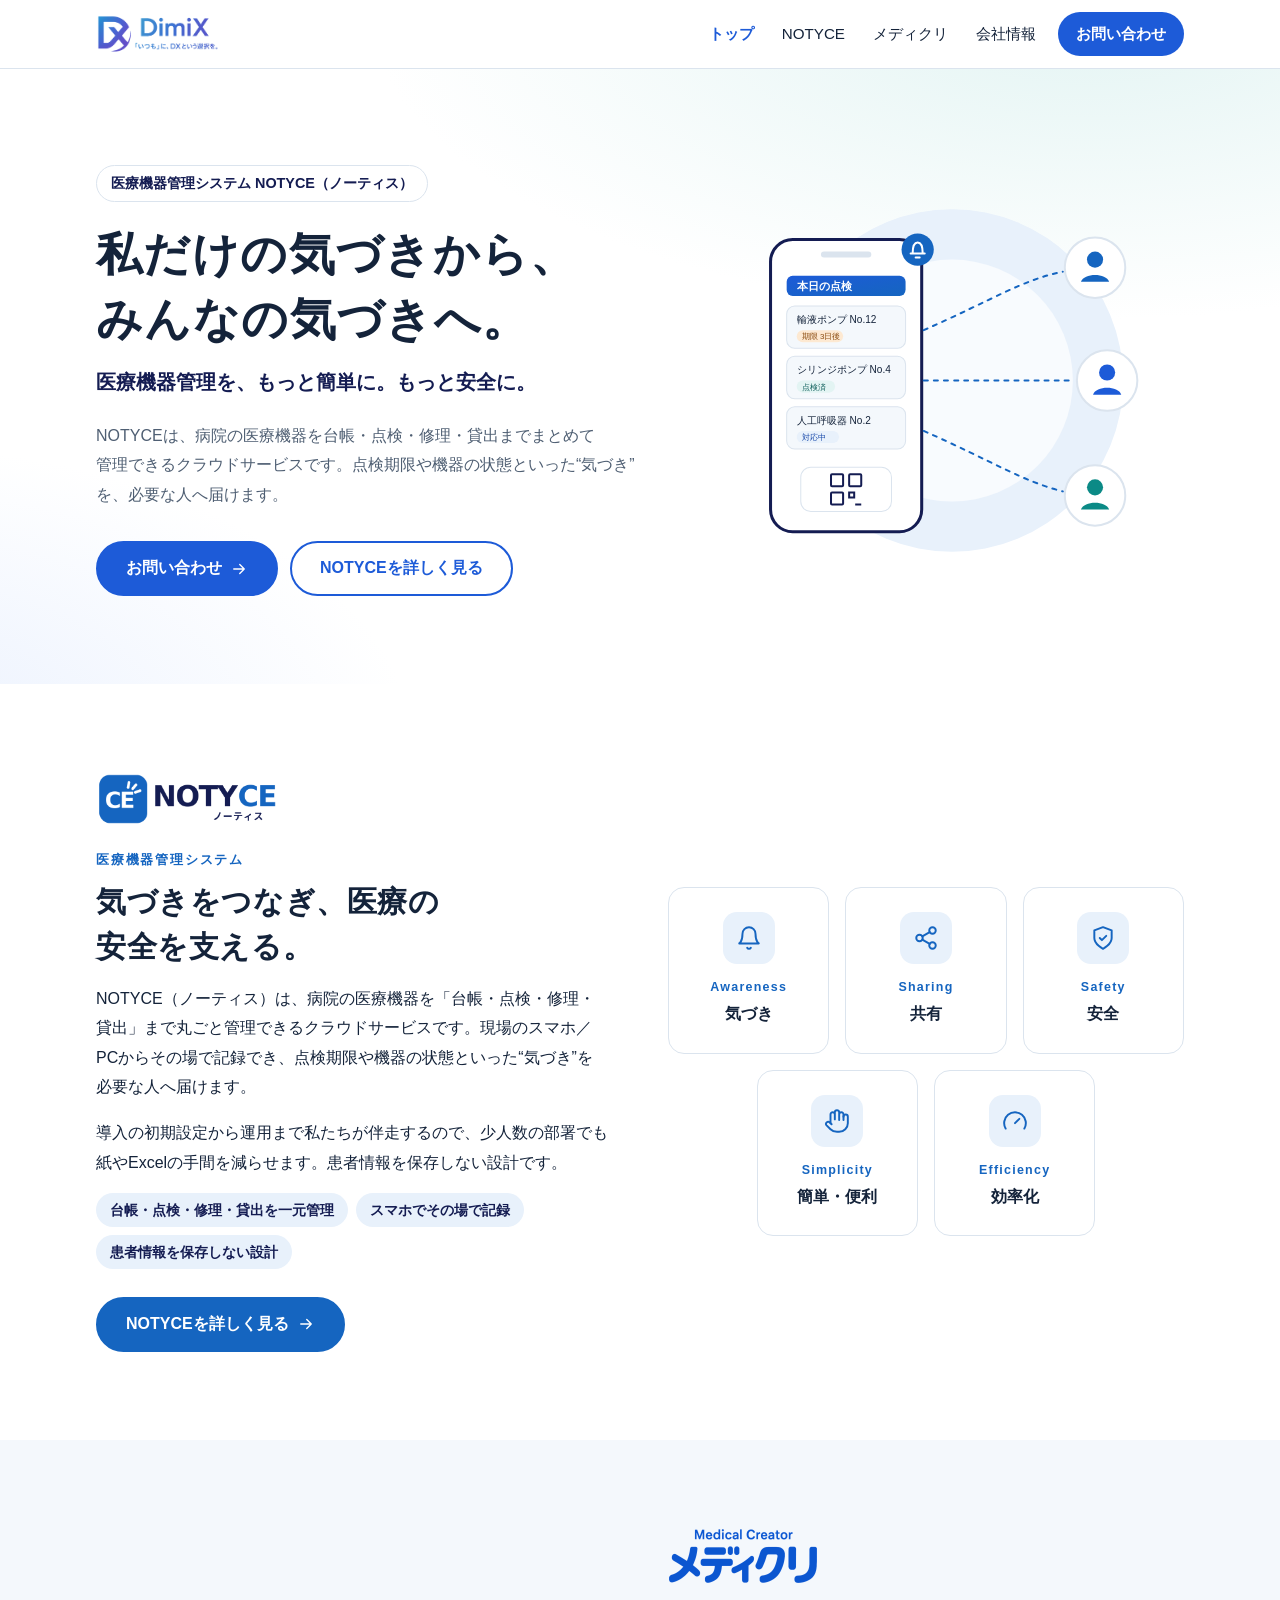
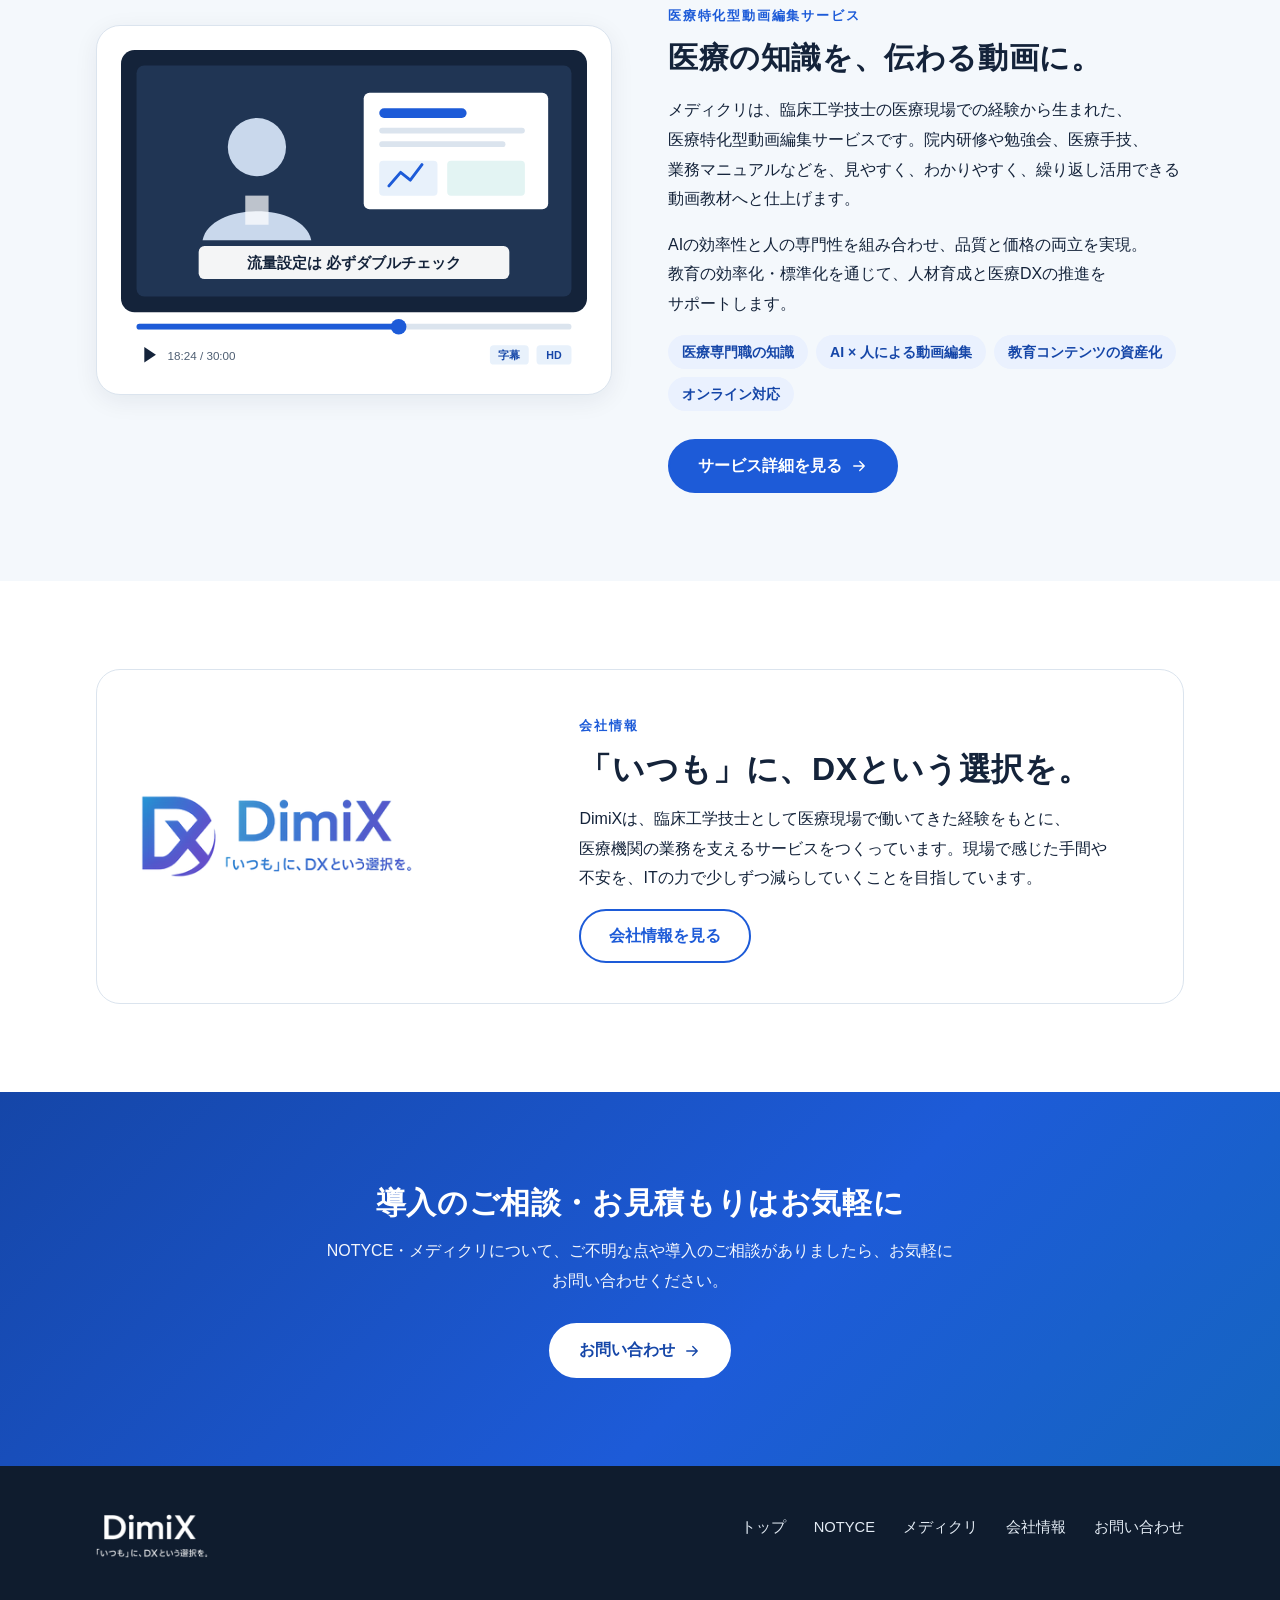
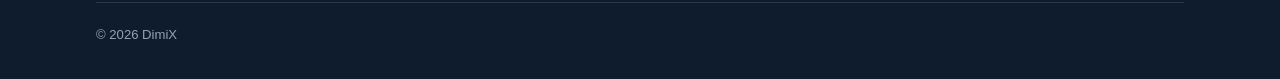
==== commit ca04561b: "メディクリの料金に税込を表記、患者情報の表現を「保存しない」にそろえる Co-Authored-By: Claude Opus 5.5 <noreply@anthropic.com> Claude-S" ====
--- a/index.html
+++ b/index.html
@@ -103,7 +103,7 @@
       <span class="eyebrow ny">医療機器管理システム</span>
       <h2 id="notyce-title">気づきをつなぎ、医療の安全を支える。</h2>
       <p>NOTYCE（ノーティス）は、病院の医療機器を「台帳・点検・修理・貸出」まで丸ごと管理できるクラウドサービスです。現場のスマホ／PCからその場で記録でき、点検期限や機器の状態といった“気づき”を必要な人へ届けます。</p>
-      <p>導入の初期設定から運用まで私たちが伴走するので、少人数の部署でも紙やExcelの手間を減らせます。患者情報は扱わない安全設計です。</p>
+      <p>導入の初期設定から運用まで私たちが伴走するので、少人数の部署でも紙やExcelの手間を減らせます。患者情報を保存しない設計です。</p>
       <ul class="keyword-list ny" aria-label="NOTYCEの特長">
         <li>台帳・点検・修理・貸出を一元管理</li>
         <li>スマホでその場で記録</li>
--- a/assets/css/style.css
+++ b/assets/css/style.css
@@ -204,7 +204,7 @@
 .plan h3 { font-size: 1.35rem; margin: 2px 0 6px; }
 .plan .plan-catch { font-weight: 700; color: var(--c-main-dark); margin: 0 0 16px; }
 .plan .price { margin: 0 0 4px; font-size: 2.2rem; font-weight: 700; line-height: 1.2; }
-.plan .price small { font-size: .9rem; font-weight: 500; color: var(--c-sub); margin-left: 4px; }
+.plan .price small { font-size: .9rem; font-weight: 500; color: var(--c-sub); margin-left: 4px; white-space: nowrap; display: inline-block; }
 .plan .plan-desc { font-size: .93rem; color: var(--c-sub); margin: 12px 0 16px; }
 .plan h4 { font-size: .88rem; margin: 16px 0 8px; color: var(--c-sub); }
 .plan ul.items { list-style: none; padding: 0; margin: 0; font-size: .93rem; }
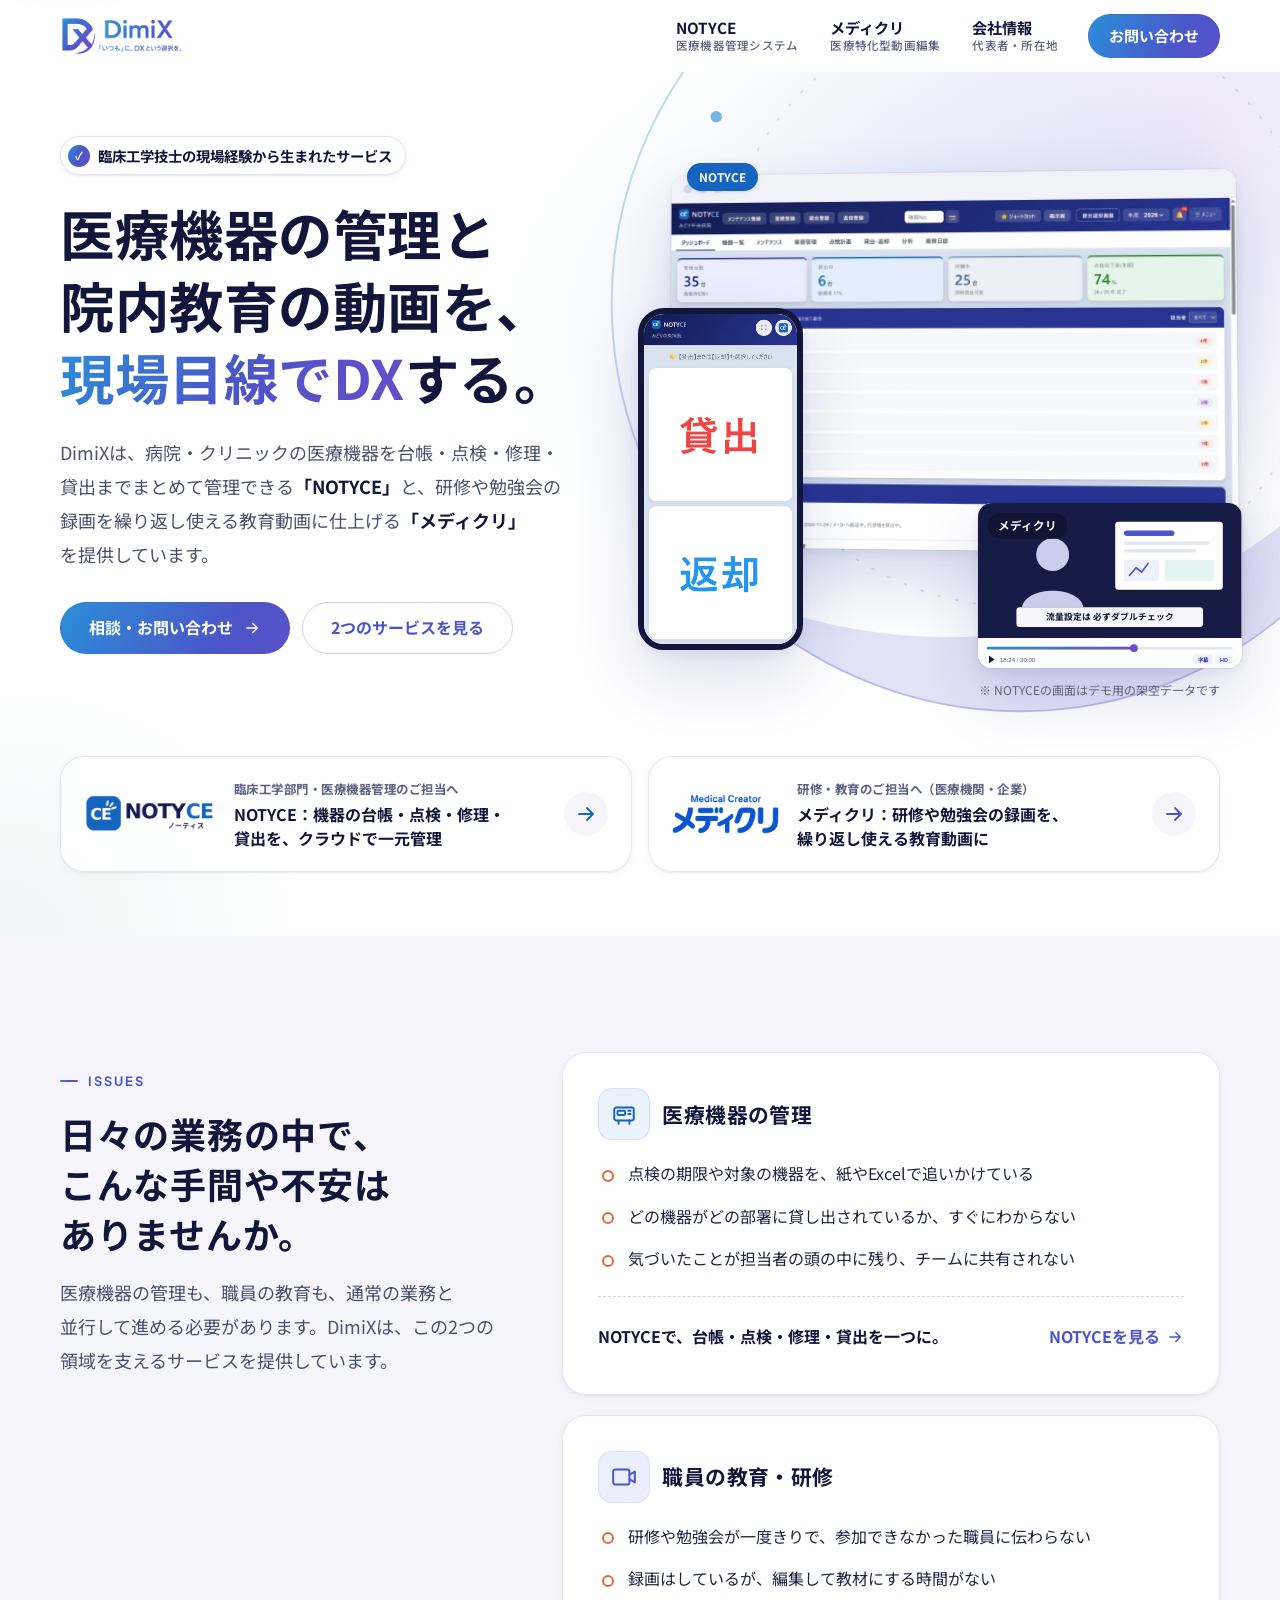
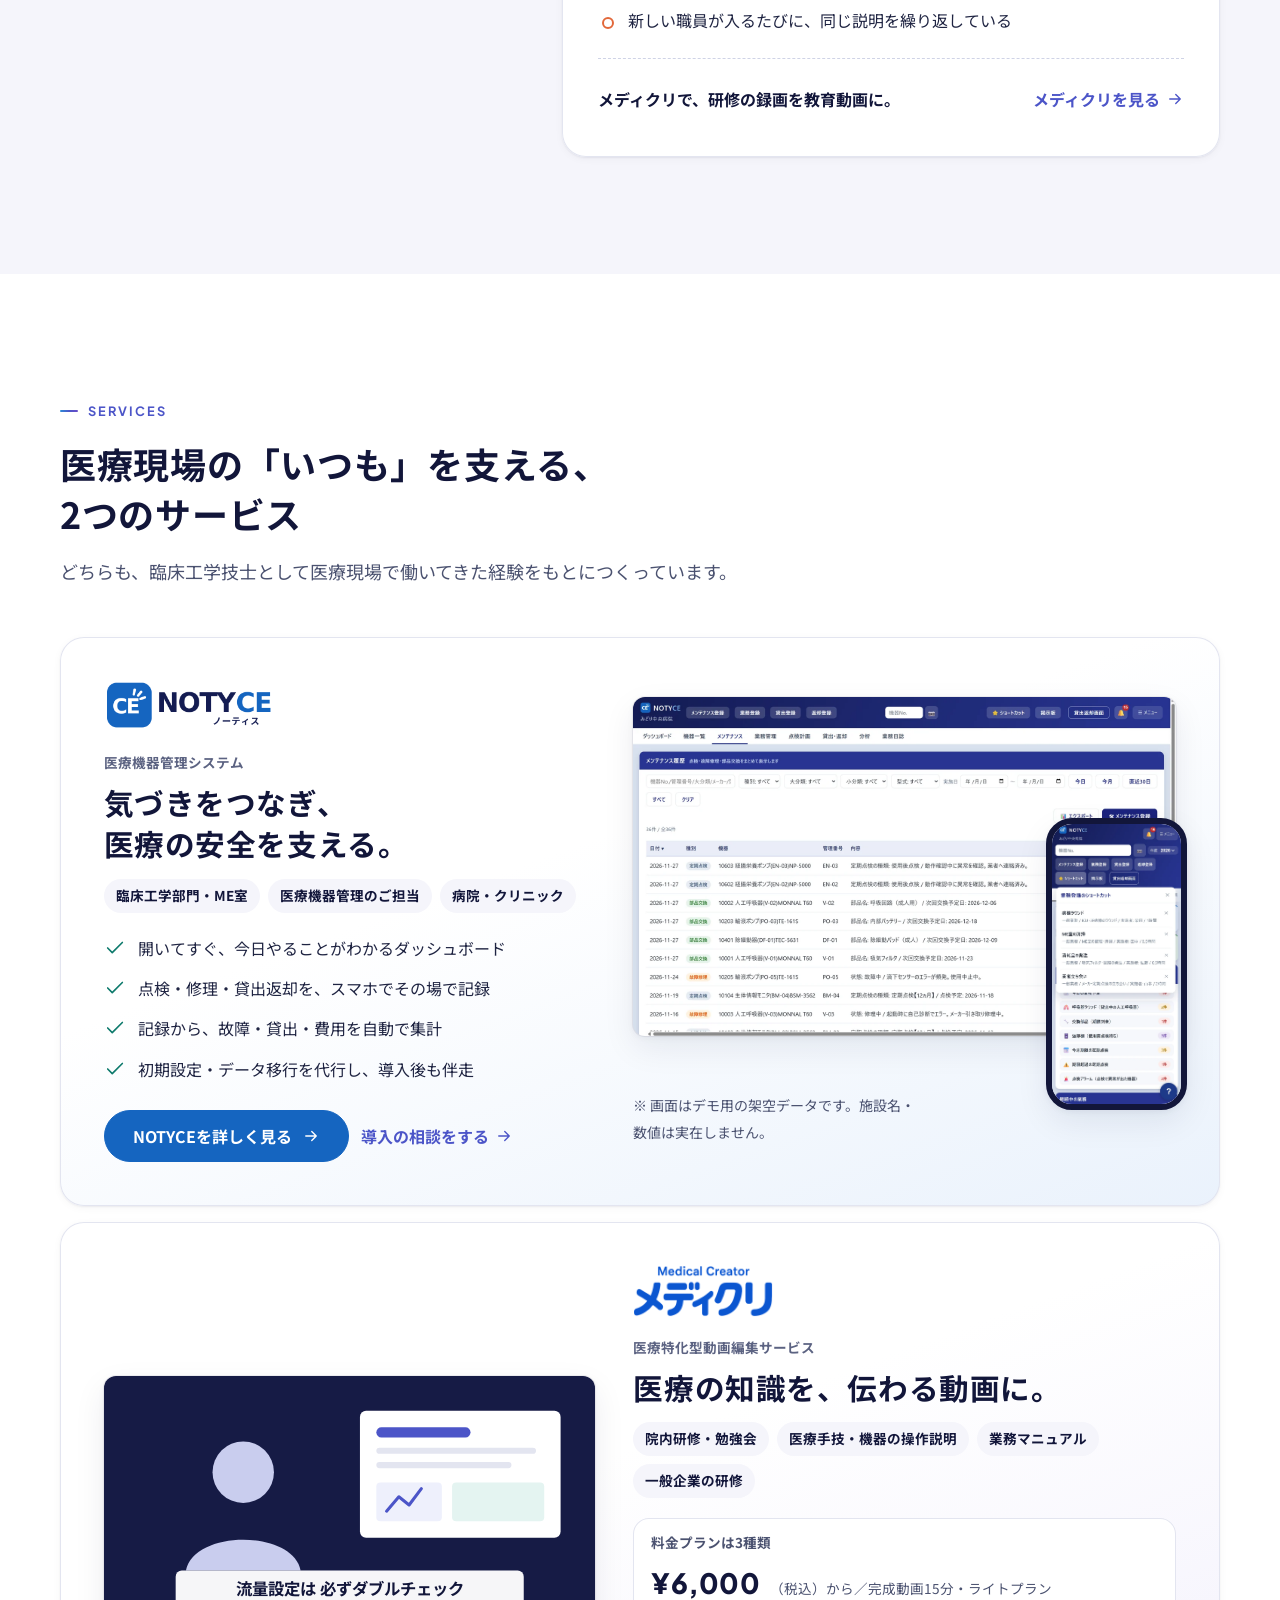
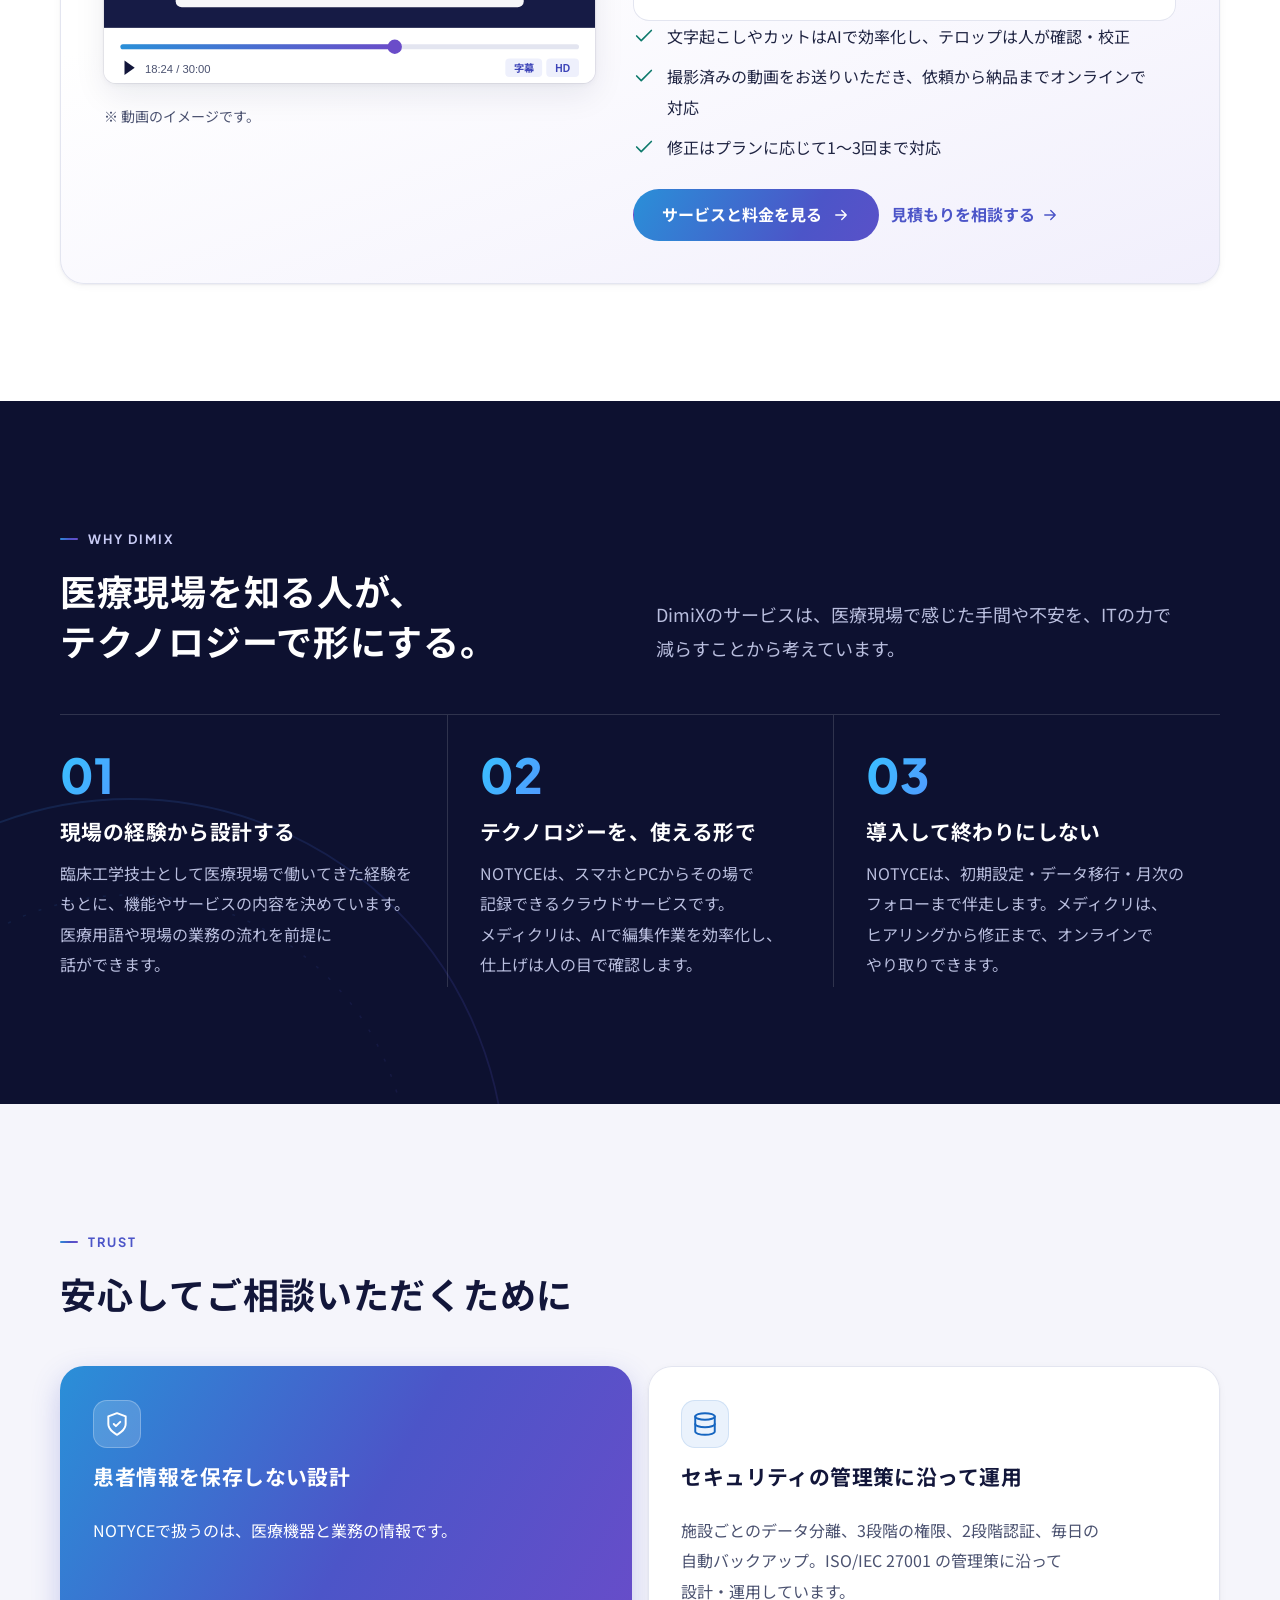
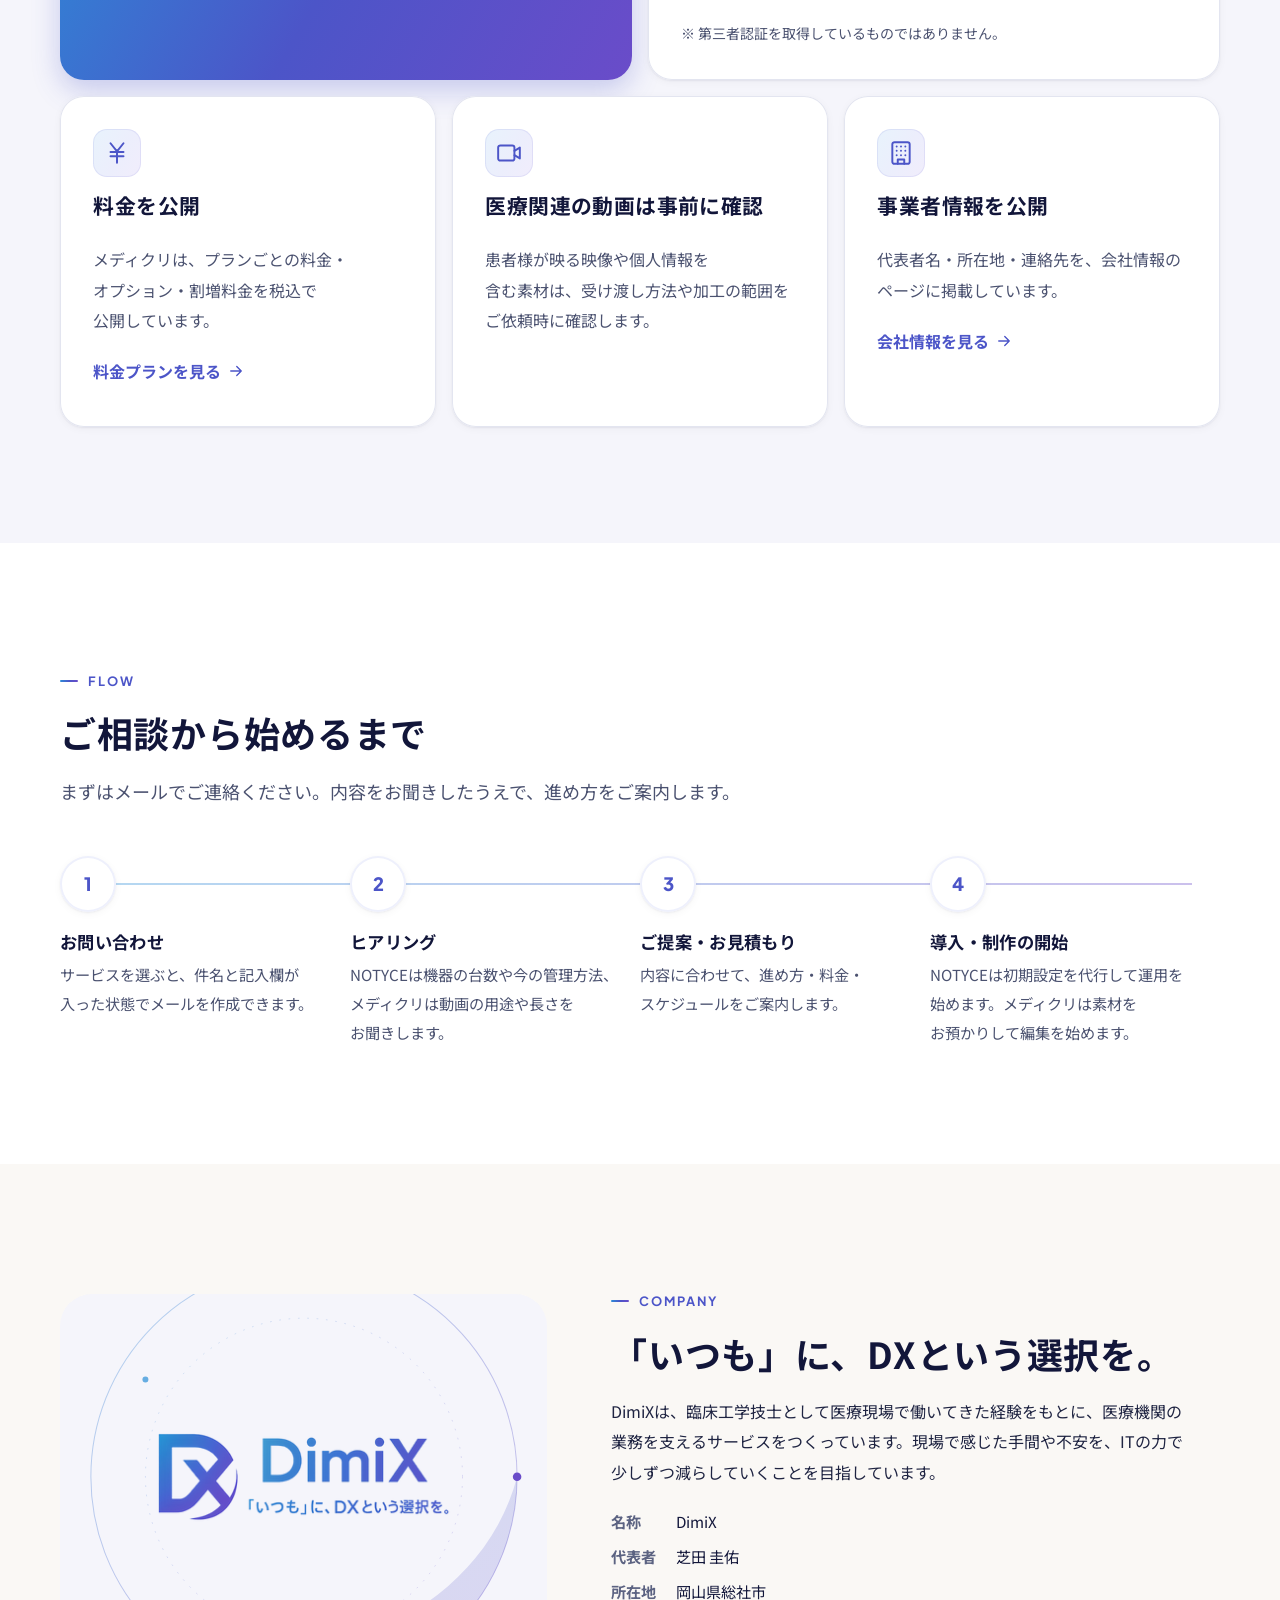
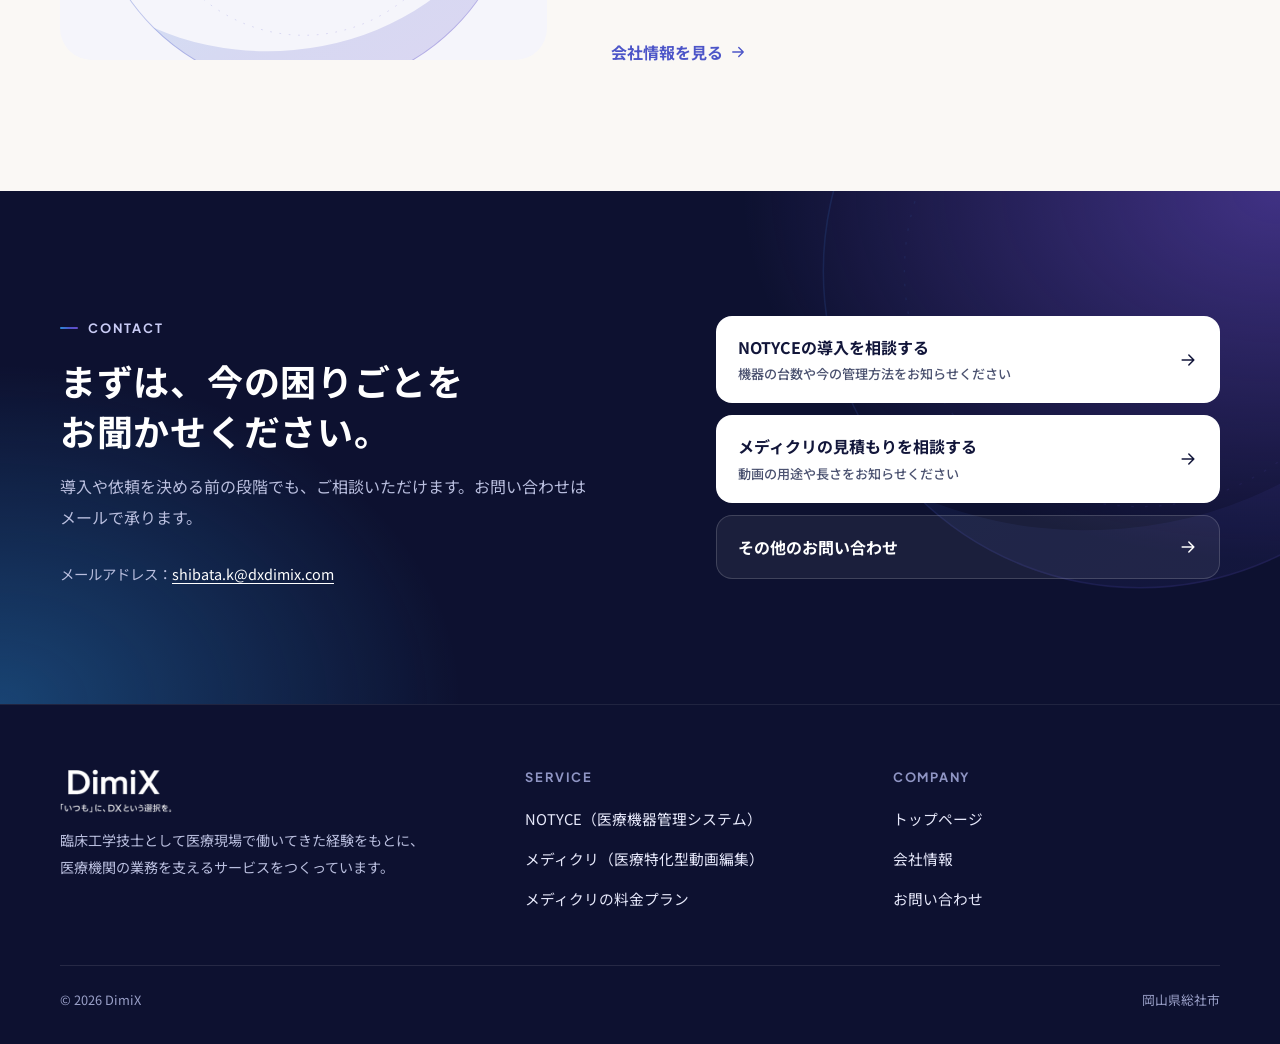
==== commit 0cc74bfc: "デザイン・UI/UX を全面リニューアル（ロゴ起点のデザインシステム、トップ再設計、ナビ・導線・レスポンシブ・アクセシビリティ） Co-Authored-By: Claude Opus 5.5 <no" ====
--- a/index.html
+++ b/index.html
@@ -1,12 +1,13 @@
 <!doctype html>
-<html lang="ja">
+<html lang="ja" data-icons="assets/img/icons.svg">
 <head>
 <meta charset="utf-8">
 <meta name="viewport" content="width=device-width, initial-scale=1">
+<meta name="theme-color" content="#ffffff">
 <title>DimiX｜医療機器管理システム NOTYCE・医療特化型動画編集 メディクリ</title>
-<meta name="description" content="DimiXは、臨床工学技士の現場経験から生まれた医療機器管理システム「NOTYCE（ノーティス）」と、医療特化型動画編集サービス「メディクリ」を提供しています。">
+<meta name="description" content="DimiXは、臨床工学技士の現場経験をもとに、病院・クリニック向けの医療機器管理システム「NOTYCE（ノーティス）」と、研修や勉強会の録画を教育動画に仕上げる医療特化型動画編集サービス「メディクリ」を提供しています。">
 <meta property="og:title" content="DimiX｜医療機器管理システム NOTYCE・医療特化型動画編集 メディクリ">
-<meta property="og:description" content="私だけの気づきから、みんなの気づきへ。医療機器管理を、もっと簡単に。もっと安全に。">
+<meta property="og:description" content="医療機器の管理と院内教育の動画を、現場目線でDXする。NOTYCE（医療機器管理システム）とメディクリ（医療特化型動画編集）を提供しています。">
 <meta property="og:type" content="website">
 <meta property="og:url" content="https://dxdimix.com/">
 <meta property="og:image" content="https://dxdimix.com/assets/img/dimix_logo.png">
@@ -14,207 +15,349 @@
 <meta property="og:locale" content="ja_JP">
 <link rel="canonical" href="https://dxdimix.com/">
 <link rel="icon" href="assets/img/dimix_icon.png">
+<link rel="preload" as="image" href="assets/img/notyce-screens/01_dashboard_pc.webp" type="image/webp">
+<link rel="preconnect" href="https://fonts.googleapis.com">
+<link rel="preconnect" href="https://fonts.gstatic.com" crossorigin>
+<link rel="stylesheet" href="https://fonts.googleapis.com/css2?family=Noto+Sans+JP:wght@400;500;700&amp;family=Plus+Jakarta+Sans:wght@600;700;800&amp;display=swap">
 <link rel="stylesheet" href="assets/css/style.css">
+<script src="assets/js/site.js" defer></script>
+<script src="assets/js/medicli-pricing.js" defer></script>
 </head>
 <body>
 <a class="skip-link" href="#main">本文へ移動</a>
 <header class="site-header">
   <div class="container">
     <a class="logo" href="index.html"><img src="assets/img/dimix_logo.png" alt="DimiX トップページ" width="124" height="40"></a>
-    <a class="header-cta" href="contact.html">お問い合わせ</a>
-    <nav class="nav" aria-label="メインメニュー">
-      <a href="index.html" aria-current="page">トップ</a>
-      <a href="services/notyce.html">NOTYCE</a>
-      <a href="services/medicli.html">メディクリ</a>
-      <a href="about.html">会社情報</a>
-      <a class="nav-cta" href="contact.html">お問い合わせ</a>
+    <a class="btn btn-primary btn-sm header-cta" href="contact.html">お問い合わせ</a>
+    <button class="menu-btn" type="button" aria-expanded="false" aria-controls="site-nav"><span class="menu-icon" aria-hidden="true"><span></span></span><span class="menu-label">メニュー</span></button>
+    <nav class="nav" id="site-nav" aria-label="メインメニュー">
+      <ul>
+        <li><a href="services/notyce.html">NOTYCE<small>医療機器管理システム</small></a></li>
+        <li><a href="services/medicli.html">メディクリ<small>医療特化型動画編集</small></a></li>
+        <li><a href="about.html">会社情報<small>代表者・所在地</small></a></li>
+      </ul>
+      <a class="btn btn-primary btn-sm nav-cta" href="contact.html">お問い合わせ</a>
     </nav>
   </div>
 </header>
 
 <main id="main">
-<!-- ファーストビュー：NOTYCE のメインメッセージ -->
+<!-- ===== ファーストビュー：何の会社か／誰向けか／何を解決するか／次にどこを見るか ===== -->
 <section class="hero" aria-labelledby="hero-title">
-  <div class="container">
-    <div>
-      <span class="hero-brand">医療機器管理システム NOTYCE（ノーティス）</span>
-      <h1 id="hero-title">私だけの気づきから、<br>みんなの気づきへ。</h1>
-      <p class="sub">医療機器管理を、もっと簡単に。もっと安全に。</p>
-      <p class="lead">NOTYCEは、病院の医療機器を台帳・点検・修理・貸出までまとめて管理できるクラウドサービスです。点検期限や機器の状態といった“気づき”を、必要な人へ届けます。</p>
-      <div class="btn-row">
-        <a class="btn" href="contact.html?service=notyce">お問い合わせ<svg class="icon" aria-hidden="true"><use href="assets/img/icons.svg#i-arrow"/></svg></a>
-        <a class="btn btn-outline" href="services/notyce.html">NOTYCEを詳しく見る</a>
-      </div>
-    </div>
-    <div class="hero-visual" aria-hidden="true">
-      <!-- 一人の気づき（スマホ）がチームへ共有されるイメージ -->
-      <svg viewBox="0 0 480 400" role="presentation">
-        <defs>
-          <linearGradient id="hv-g" x1="0" y1="0" x2="1" y2="1"><stop offset="0" stop-color="#1d5bd8"/><stop offset="1" stop-color="#1565c0"/></linearGradient>
-        </defs>
-        <circle cx="250" cy="200" r="170" fill="#e8f1fb"/>
-        <circle cx="250" cy="200" r="120" fill="#fff" opacity=".7"/>
-        <!-- スマホ -->
-        <rect x="70" y="60" width="150" height="290" rx="22" fill="#fff" stroke="#141c52" stroke-width="3"/>
-        <rect x="120" y="72" width="50" height="6" rx="3" fill="#dbe4ee"/>
-        <rect x="86" y="96" width="118" height="20" rx="6" fill="url(#hv-g)"/>
-        <text x="96" y="110" font-size="11" fill="#fff" font-weight="700" font-family="sans-serif">本日の点検</text>
-        <g font-family="sans-serif" font-size="10" fill="#14233a">
-          <rect x="86" y="126" width="118" height="42" rx="8" fill="#f4f8fc" stroke="#dbe4ee"/>
-          <text x="96" y="143">輸液ポンプ No.12</text>
-          <rect x="96" y="150" width="46" height="12" rx="6" fill="#fde9d2"/><text x="101" y="159" font-size="8" fill="#8a4b0f">期限 3日後</text>
-          <rect x="86" y="176" width="118" height="42" rx="8" fill="#f4f8fc" stroke="#dbe4ee"/>
-          <text x="96" y="193">シリンジポンプ No.4</text>
-          <rect x="96" y="200" width="38" height="12" rx="6" fill="#e3f4f3"/><text x="101" y="209" font-size="8" fill="#0b5c58">点検済</text>
-          <rect x="86" y="226" width="118" height="42" rx="8" fill="#f4f8fc" stroke="#dbe4ee"/>
-          <text x="96" y="243">人工呼吸器 No.2</text>
-          <rect x="96" y="250" width="42" height="12" rx="6" fill="#e8f1fb"/><text x="101" y="259" font-size="8" fill="#1546a8">対応中</text>
-        </g>
-        <rect x="100" y="286" width="90" height="44" rx="10" fill="#fff" stroke="#dbe4ee"/>
-        <g transform="translate(130 293)" fill="none" stroke="#141c52" stroke-width="2"><rect x="0" y="0" width="12" height="12" rx="1"/><rect x="18" y="0" width="12" height="12" rx="1"/><rect x="0" y="18" width="12" height="12" rx="1"/><path d="M18 18h5v5h-5zM30 30h-6"/></g>
-        <!-- 共有の線 -->
-        <g fill="none" stroke="#1565c0" stroke-width="2" stroke-dasharray="4 6" stroke-linecap="round">
-          <path d="M222 150 C 290 120, 320 100, 360 92"/>
-          <path d="M222 200 C 290 200, 320 200, 372 200"/>
-          <path d="M222 250 C 290 280, 320 300, 360 310"/>
-        </g>
-        <!-- 受け取る人たち -->
-        <g>
-          <circle cx="392" cy="88" r="30" fill="#fff" stroke="#dbe4ee" stroke-width="2"/>
-          <circle cx="392" cy="80" r="8" fill="#1565c0"/><path d="M378 102c3-9 25-9 28 0" fill="#1565c0"/>
-          <circle cx="404" cy="200" r="30" fill="#fff" stroke="#dbe4ee" stroke-width="2"/>
-          <circle cx="404" cy="192" r="8" fill="#1d5bd8"/><path d="M390 214c3-9 25-9 28 0" fill="#1d5bd8"/>
-          <circle cx="392" cy="314" r="30" fill="#fff" stroke="#dbe4ee" stroke-width="2"/>
-          <circle cx="392" cy="306" r="8" fill="#0b8a86"/><path d="M378 328c3-9 25-9 28 0" fill="#0b8a86"/>
-        </g>
-        <!-- 通知のしるし -->
-        <circle cx="216" cy="70" r="16" fill="#1565c0"/>
-        <path d="M209 74h14M211 74c0-7 1-11 5-11s5 4 5 11M214 78h4" fill="none" stroke="#fff" stroke-width="2" stroke-linecap="round"/>
-      </svg>
-    </div>
-  </div>
-</section>
-
-<!-- NOTYCE 紹介 -->
-<section id="notyce" aria-labelledby="notyce-title">
-  <div class="container split">
-    <div>
-      <div class="product-label"><img src="assets/img/notyce_logo.png" alt="NOTYCE（ノーティス）" width="198" height="60"></div>
-      <span class="eyebrow ny">医療機器管理システム</span>
-      <h2 id="notyce-title">気づきをつなぎ、医療の安全を支える。</h2>
-      <p>NOTYCE（ノーティス）は、病院の医療機器を「台帳・点検・修理・貸出」まで丸ごと管理できるクラウドサービスです。現場のスマホ／PCからその場で記録でき、点検期限や機器の状態といった“気づき”を必要な人へ届けます。</p>
-      <p>導入の初期設定から運用まで私たちが伴走するので、少人数の部署でも紙やExcelの手間を減らせます。患者情報を保存しない設計です。</p>
-      <ul class="keyword-list ny" aria-label="NOTYCEの特長">
-        <li>台帳・点検・修理・貸出を一元管理</li>
-        <li>スマホでその場で記録</li>
-        <li>患者情報を保存しない設計</li>
+  <div class="orbit spin" aria-hidden="true"><svg viewBox="0 0 600 600" focusable="false"><defs><linearGradient id="og1" x1="0" y1="0" x2="1" y2="1"><stop offset="0" stop-color="#2a8fd8"/><stop offset=".55" stop-color="#4c55c8"/><stop offset="1" stop-color="#6a4cc9"/></linearGradient></defs><circle cx="300" cy="300" r="250" fill="none" stroke="url(#og1)" stroke-opacity=".32" stroke-width="1.2"/><circle cx="300" cy="300" r="186" fill="none" stroke="url(#og1)" stroke-opacity=".22" stroke-width="1" stroke-dasharray="2 9"/><path d="M123 477A250 250 0 0 0 550 300A300 262 0 0 1 123 477Z" fill="url(#og1)" fill-opacity=".18"/><circle cx="550" cy="300" r="5" fill="#6a4cc9"/><circle cx="114" cy="186" r="3.5" fill="#2a8fd8" fill-opacity=".7"/></svg></div>
+  <div class="container">
+    <div class="hero-grid">
+      <div>
+        <p class="hero-kicker"><span class="pill"><i aria-hidden="true">✓</i>臨床工学技士の現場経験から生まれたサービス</span></p>
+        <h1 id="hero-title">医療機器の管理と<br>院内教育の動画を、<br><span class="grad">現場目線でDX</span>する。</h1>
+        <p class="lead">DimiXは、病院・クリニックの医療機器を台帳・点検・修理・貸出までまとめて管理できる<strong>「NOTYCE」</strong>と、研修や勉強会の録画を繰り返し使える教育動画に仕上げる<strong>「メディクリ」</strong>を提供しています。</p>
+        <div class="btn-row">
+          <a class="btn btn-primary" href="contact.html">相談・お問い合わせ<svg class="icon" aria-hidden="true"><use href="assets/img/icons.svg#i-arrow"/></svg></a>
+          <a class="btn btn-outline" href="#services">2つのサービスを見る</a>
+        </div>
+      </div>
+      <div class="hero-visual">
+        <figure class="hv-browser">
+          <div class="bar" aria-hidden="true"><span></span><span></span><span></span></div>
+          <img src="assets/img/notyce-screens/01_dashboard_pc.webp" alt="NOTYCEのダッシュボード画面。管理台数・貸出中・待機中・点検完了率と、今日の業務予定や期限の近い点検などを件数つきで並べた「今日のやることリスト」" width="1440" height="900" fetchpriority="high" decoding="async">
+        </figure>
+        <span class="hv-label">NOTYCE</span>
+        <figure class="hv-phone"><img src="assets/img/notyce-screens/07_kiosk_sp.webp" alt="NOTYCEの貸出返却画面（スマホ）。「貸出」「返却」の大きなボタン" width="585" height="1266" decoding="async"></figure>
+        <figure class="hv-video"><svg viewBox="0 0 480 300" role="img" aria-label="メディクリで編集した研修動画のイメージ。講師とスライドの映像に「流量設定は 必ずダブルチェック」というテロップが入っている">
+  <defs><linearGradient id="vg-bar" x1="0" x2="1"><stop offset="0" stop-color="#2a8fd8"/><stop offset="1" stop-color="#6a4cc9"/></linearGradient></defs>
+  <rect width="480" height="300" fill="#fff"/>
+  <rect x="0" y="0" width="480" height="246" fill="#161b45"/>
+  <rect x="250" y="34" width="196" height="124" rx="6" fill="#fff"/>
+  <rect x="266" y="50" width="92" height="10" rx="5" fill="#4c55c8"/>
+  <rect x="266" y="70" width="156" height="6" rx="3" fill="#e3e5f0"/>
+  <rect x="266" y="84" width="132" height="6" rx="3" fill="#e3e5f0"/>
+  <rect x="266" y="104" width="64" height="38" rx="4" fill="#eef0fc"/>
+  <path d="M276 132l12-14 10 8 12-16" fill="none" stroke="#4c55c8" stroke-width="3" stroke-linecap="round" stroke-linejoin="round"/>
+  <rect x="340" y="104" width="90" height="38" rx="4" fill="#e4f4f1"/>
+  <circle cx="136" cy="94" r="30" fill="#c9cdee"/>
+  <path d="M80 190c8-40 104-40 112 0z" fill="#c9cdee"/>
+  <rect x="70" y="190" width="340" height="36" rx="6" fill="#fff" opacity=".96"/>
+  <text x="240" y="214" font-family="'Noto Sans JP',sans-serif" font-size="16" font-weight="700" fill="#12163a" text-anchor="middle">流量設定は 必ずダブルチェック</text>
+  <rect x="16" y="262" width="448" height="5" rx="2.5" fill="#e3e5f0"/>
+  <rect x="16" y="262" width="268" height="5" rx="2.5" fill="url(#vg-bar)"/>
+  <circle cx="284" cy="264.5" r="7" fill="#6a4cc9"/>
+  <path d="M20 278l10 7-10 7z" fill="#12163a"/>
+  <text x="40" y="290" font-family="sans-serif" font-size="11" fill="#4b5270">18:24 / 30:00</text>
+  <rect x="392" y="276" width="36" height="18" rx="4" fill="#eef0fc"/><text x="410" y="289" font-family="'Noto Sans JP',sans-serif" font-size="10" font-weight="700" fill="#3d44b8" text-anchor="middle">字幕</text>
+  <rect x="432" y="276" width="32" height="18" rx="4" fill="#eef0fc"/><text x="448" y="289" font-family="sans-serif" font-size="10" font-weight="700" fill="#3d44b8" text-anchor="middle">HD</text>
+</svg><span class="tag">メディクリ</span></figure>
+        <p class="hv-note">※ NOTYCEの画面はデモ用の架空データです</p>
+      </div>
+    </div>
+
+    <nav class="service-doors" aria-label="サービスを選ぶ">
+      <a class="door ny" href="services/notyce.html">
+        <img src="assets/img/notyce_logo.png" alt="" width="132" height="40">
+        <span><span class="door-for">臨床工学部門・医療機器管理のご担当へ</span><span class="door-what">NOTYCE：機器の台帳・点検・修理・貸出を、クラウドで一元管理</span></span>
+        <span class="arrow" aria-hidden="true"><svg class="icon" aria-hidden="true"><use href="assets/img/icons.svg#i-arrow"/></svg></span>
+      </a>
+      <a class="door" href="services/medicli.html">
+        <img src="assets/img/medicri_wordmark.png" alt="" width="107" height="40">
+        <span><span class="door-for">研修・教育のご担当へ（医療機関・企業）</span><span class="door-what">メディクリ：研修や勉強会の録画を、繰り返し使える教育動画に</span></span>
+        <span class="arrow" aria-hidden="true"><svg class="icon" aria-hidden="true"><use href="assets/img/icons.svg#i-arrow"/></svg></span>
+      </a>
+    </nav>
+  </div>
+</section>
+
+<!-- ===== 課題：自分ごとだと感じてもらう ===== -->
+<section class="tint" aria-labelledby="issues-title">
+  <div class="container problems">
+    <div class="section-head reveal">
+      <span class="eyebrow">Issues</span>
+      <h2 id="issues-title" class="section-title">日々の業務の中で、<br class="br-pc">こんな手間や不安は<br class="br-pc">ありませんか。</h2>
+      <p class="section-lead">医療機器の管理も、職員の教育も、通常の業務と並行して進める必要があります。DimiXは、この2つの領域を支えるサービスを提供しています。</p>
+    </div>
+    <div class="problem-groups">
+      <article class="problem-group reveal" aria-labelledby="pg1">
+        <h3 id="pg1"><span class="icon-wrap ny"><svg class="icon" aria-hidden="true"><use href="assets/img/icons.svg#i-pump"/></svg></span>医療機器の管理</h3>
+        <ul>
+          <li>点検の期限や対象の機器を、紙やExcelで追いかけている</li>
+          <li>どの機器がどの部署に貸し出されているか、すぐにわからない</li>
+          <li>気づいたことが担当者の頭の中に残り、チームに共有されない</li>
+        </ul>
+        <div class="to"><p>NOTYCEで、台帳・点検・修理・貸出を一つに。</p><a class="text-link" href="services/notyce.html">NOTYCEを見る<svg class="icon" aria-hidden="true"><use href="assets/img/icons.svg#i-arrow"/></svg></a></div>
+      </article>
+      <article class="problem-group reveal" data-delay="1" aria-labelledby="pg2">
+        <h3 id="pg2"><span class="icon-wrap"><svg class="icon" aria-hidden="true"><use href="assets/img/icons.svg#i-video"/></svg></span>職員の教育・研修</h3>
+        <ul>
+          <li>研修や勉強会が一度きりで、参加できなかった職員に伝わらない</li>
+          <li>録画はしているが、編集して教材にする時間がない</li>
+          <li>新しい職員が入るたびに、同じ説明を繰り返している</li>
+        </ul>
+        <div class="to"><p>メディクリで、研修の録画を教育動画に。</p><a class="text-link" href="services/medicli.html">メディクリを見る<svg class="icon" aria-hidden="true"><use href="assets/img/icons.svg#i-arrow"/></svg></a></div>
+      </article>
+    </div>
+  </div>
+</section>
+
+<!-- ===== サービス：内容を理解してもらう（Bento） ===== -->
+<section id="services" aria-labelledby="services-title">
+  <div class="container">
+    <div class="section-head reveal">
+      <span class="eyebrow">Services</span>
+      <h2 id="services-title" class="section-title"><span class="ib">医療現場の「いつも」を支える、</span><span class="ib">2つのサービス</span></h2>
+      <p class="section-lead">どちらも、臨床工学技士として医療現場で働いてきた経験をもとにつくっています。</p>
+    </div>
+    <div class="bento">
+      <article class="tile svc ny span-6 reveal" aria-labelledby="svc-ny">
+        <div>
+          <img class="svc-logo" src="assets/img/notyce_logo.png" alt="NOTYCE（ノーティス）" width="172" height="52" loading="lazy">
+          <span class="svc-type">医療機器管理システム</span>
+          <h3 id="svc-ny"><span class="ib">気づきをつなぎ、</span><span class="ib">医療の安全を支える。</span></h3>
+          <ul class="svc-for" aria-label="対象">
+            <li>臨床工学部門・ME室</li><li>医療機器管理のご担当</li><li>病院・クリニック</li>
+          </ul>
+          <ul class="svc-points">
+            <li><svg class="icon" aria-hidden="true"><use href="assets/img/icons.svg#i-check"/></svg><span>開いてすぐ、今日やることがわかるダッシュボード</span></li>
+            <li><svg class="icon" aria-hidden="true"><use href="assets/img/icons.svg#i-check"/></svg><span>点検・修理・貸出返却を、スマホでその場で記録</span></li>
+            <li><svg class="icon" aria-hidden="true"><use href="assets/img/icons.svg#i-check"/></svg><span>記録から、故障・貸出・費用を自動で集計</span></li>
+            <li><svg class="icon" aria-hidden="true"><use href="assets/img/icons.svg#i-check"/></svg><span>初期設定・データ移行を代行し、導入後も伴走</span></li>
+          </ul>
+          <div class="btn-row">
+            <a class="btn btn-ny" href="services/notyce.html">NOTYCEを詳しく見る<svg class="icon" aria-hidden="true"><use href="assets/img/icons.svg#i-arrow"/></svg></a>
+            <a class="text-link" href="contact.html?service=notyce">導入の相談をする<svg class="icon" aria-hidden="true"><use href="assets/img/icons.svg#i-arrow"/></svg></a>
+          </div>
+        </div>
+        <div class="svc-media">
+          <figure class="shot shot-pc"><img src="assets/img/notyce-screens/03_maintenance_pc.webp" alt="NOTYCEのメンテナンス履歴画面（PC）。定期点検・故障修理・部品交換の記録が日付順に並ぶ" width="1440" height="900" loading="lazy" decoding="async"></figure>
+          <figure class="shot shot-sp"><img src="assets/img/notyce-screens/15_shortcut_sp.webp" alt="NOTYCEの業務登録のショートカット（スマホ）" width="585" height="1266" loading="lazy" decoding="async"></figure>
+          <p class="demo-note" style="margin-top:56px">※ 画面はデモ用の架空データです。施設名・数値は実在しません。</p>
+        </div>
+      </article>
+
+      <article class="tile svc mc reverse span-6 reveal" aria-labelledby="svc-mc">
+        <div>
+          <img class="svc-logo" src="assets/img/medicri_wordmark.png" alt="メディクリ Medical Creator" width="139" height="52" loading="lazy">
+          <span class="svc-type">医療特化型動画編集サービス</span>
+          <h3 id="svc-mc"><span class="ib">医療の知識を、</span><span class="ib">伝わる動画に。</span></h3>
+          <ul class="svc-for" aria-label="主な用途">
+            <li>院内研修・勉強会</li><li>医療手技・機器の操作説明</li><li>業務マニュアル</li><li>一般企業の研修</li>
+          </ul>
+          <p class="price-from"><span class="label">料金プランは3種類</span><span class="num" data-pricing="from">¥6,000</span><span class="unit" data-pricing="from-unit">（税込）から／完成動画15分・ライトプラン</span></p>
+          <ul class="svc-points">
+            <li><svg class="icon" aria-hidden="true"><use href="assets/img/icons.svg#i-check"/></svg><span>文字起こしやカットはAIで効率化し、テロップは人が確認・校正</span></li>
+            <li><svg class="icon" aria-hidden="true"><use href="assets/img/icons.svg#i-check"/></svg><span>撮影済みの動画をお送りいただき、依頼から納品までオンラインで対応</span></li>
+            <li><svg class="icon" aria-hidden="true"><use href="assets/img/icons.svg#i-check"/></svg><span>修正はプランに応じて1〜3回まで対応</span></li>
+          </ul>
+          <div class="btn-row">
+            <a class="btn btn-primary" href="services/medicli.html">サービスと料金を見る<svg class="icon" aria-hidden="true"><use href="assets/img/icons.svg#i-arrow"/></svg></a>
+            <a class="text-link" href="contact.html?service=medicli">見積もりを相談する<svg class="icon" aria-hidden="true"><use href="assets/img/icons.svg#i-arrow"/></svg></a>
+          </div>
+        </div>
+        <div class="svc-media">
+          <figure class="shot shot-pc"><svg viewBox="0 0 480 300" role="img" aria-label="メディクリで編集した研修動画のイメージ。講師とスライドの映像に「流量設定は 必ずダブルチェック」というテロップが入っている">
+  <defs><linearGradient id="vg-bar2" x1="0" x2="1"><stop offset="0" stop-color="#2a8fd8"/><stop offset="1" stop-color="#6a4cc9"/></linearGradient></defs>
+  <rect width="480" height="300" fill="#fff"/>
+  <rect x="0" y="0" width="480" height="246" fill="#161b45"/>
+  <rect x="250" y="34" width="196" height="124" rx="6" fill="#fff"/>
+  <rect x="266" y="50" width="92" height="10" rx="5" fill="#4c55c8"/>
+  <rect x="266" y="70" width="156" height="6" rx="3" fill="#e3e5f0"/>
+  <rect x="266" y="84" width="132" height="6" rx="3" fill="#e3e5f0"/>
+  <rect x="266" y="104" width="64" height="38" rx="4" fill="#eef0fc"/>
+  <path d="M276 132l12-14 10 8 12-16" fill="none" stroke="#4c55c8" stroke-width="3" stroke-linecap="round" stroke-linejoin="round"/>
+  <rect x="340" y="104" width="90" height="38" rx="4" fill="#e4f4f1"/>
+  <circle cx="136" cy="94" r="30" fill="#c9cdee"/>
+  <path d="M80 190c8-40 104-40 112 0z" fill="#c9cdee"/>
+  <rect x="70" y="190" width="340" height="36" rx="6" fill="#fff" opacity=".96"/>
+  <text x="240" y="214" font-family="'Noto Sans JP',sans-serif" font-size="16" font-weight="700" fill="#12163a" text-anchor="middle">流量設定は 必ずダブルチェック</text>
+  <rect x="16" y="262" width="448" height="5" rx="2.5" fill="#e3e5f0"/>
+  <rect x="16" y="262" width="268" height="5" rx="2.5" fill="url(#vg-bar2)"/>
+  <circle cx="284" cy="264.5" r="7" fill="#6a4cc9"/>
+  <path d="M20 278l10 7-10 7z" fill="#12163a"/>
+  <text x="40" y="290" font-family="sans-serif" font-size="11" fill="#4b5270">18:24 / 30:00</text>
+  <rect x="392" y="276" width="36" height="18" rx="4" fill="#eef0fc"/><text x="410" y="289" font-family="'Noto Sans JP',sans-serif" font-size="10" font-weight="700" fill="#3d44b8" text-anchor="middle">字幕</text>
+  <rect x="432" y="276" width="32" height="18" rx="4" fill="#eef0fc"/><text x="448" y="289" font-family="sans-serif" font-size="10" font-weight="700" fill="#3d44b8" text-anchor="middle">HD</text>
+</svg></figure>
+          <p class="demo-note">※ 動画のイメージです。</p>
+        </div>
+      </article>
+    </div>
+  </div>
+</section>
+
+<!-- ===== 強み：他社との違い ===== -->
+<section class="dark" aria-labelledby="why-title">
+  <div class="orbit" aria-hidden="true"><svg viewBox="0 0 600 600" focusable="false"><defs><linearGradient id="og2" x1="0" y1="0" x2="1" y2="1"><stop offset="0" stop-color="#2a8fd8"/><stop offset=".55" stop-color="#4c55c8"/><stop offset="1" stop-color="#6a4cc9"/></linearGradient></defs><circle cx="300" cy="300" r="250" fill="none" stroke="url(#og2)" stroke-opacity=".32" stroke-width="1.2"/><circle cx="300" cy="300" r="186" fill="none" stroke="url(#og2)" stroke-opacity=".22" stroke-width="1" stroke-dasharray="2 9"/><path d="M123 477A250 250 0 0 0 550 300A300 262 0 0 1 123 477Z" fill="url(#og2)" fill-opacity=".18"/><circle cx="550" cy="300" r="5" fill="#6a4cc9"/><circle cx="114" cy="186" r="3.5" fill="#2a8fd8" fill-opacity=".7"/></svg></div>
+  <div class="container">
+    <div class="dark-head reveal">
+      <div>
+        <span class="eyebrow">Why DimiX</span>
+        <h2 id="why-title" class="section-title">医療現場を知る人が、<br>テクノロジーで形にする。</h2>
+      </div>
+      <p class="section-lead">DimiXのサービスは、医療現場で感じた手間や不安を、ITの力で減らすことから考えています。</p>
+    </div>
+    <div class="strengths">
+      <div class="strength reveal"><span class="num" aria-hidden="true">01</span><h3>現場の経験から設計する</h3><p>臨床工学技士として医療現場で働いてきた経験をもとに、機能やサービスの内容を決めています。医療用語や現場の業務の流れを前提に話ができます。</p></div>
+      <div class="strength reveal" data-delay="1"><span class="num" aria-hidden="true">02</span><h3><span class="ib">テクノロジーを、</span><span class="ib">使える形で</span></h3><p>NOTYCEは、スマホとPCからその場で記録できるクラウドサービスです。メディクリは、AIで編集作業を効率化し、仕上げは人の目で確認します。</p></div>
+      <div class="strength reveal" data-delay="2"><span class="num" aria-hidden="true">03</span><h3>導入して終わりにしない</h3><p>NOTYCEは、初期設定・データ移行・月次のフォローまで伴走します。メディクリは、ヒアリングから修正まで、オンラインでやり取りできます。</p></div>
+    </div>
+  </div>
+</section>
+
+<!-- ===== 信頼：安心材料（実在する事実だけ） ===== -->
+<section class="tint" aria-labelledby="trust-title">
+  <div class="container">
+    <div class="section-head reveal">
+      <span class="eyebrow">Trust</span>
+      <h2 id="trust-title" class="section-title">安心してご相談いただくために</h2>
+    </div>
+    <div class="bento">
+      <div class="tile mini brand span-3 reveal">
+        <span class="icon-wrap"><svg class="icon" aria-hidden="true"><use href="assets/img/icons.svg#i-shield"/></svg></span>
+        <h3>患者情報を保存しない設計</h3>
+        <p>NOTYCEで扱うのは、医療機器と業務の情報です。</p>
+      </div>
+      <div class="tile mini span-3 reveal" data-delay="1">
+        <span class="icon-wrap ny"><svg class="icon" aria-hidden="true"><use href="assets/img/icons.svg#i-database"/></svg></span>
+        <h3>セキュリティの管理策に沿って運用</h3>
+        <p>施設ごとのデータ分離、3段階の権限、2段階認証、毎日の自動バックアップ。ISO/IEC 27001 の管理策に沿って設計・運用しています。</p>
+        <p class="small" style="margin:0">※ 第三者認証を取得しているものではありません。</p>
+      </div>
+      <div class="tile mini span-2 reveal">
+        <span class="icon-wrap"><svg class="icon" aria-hidden="true"><use href="assets/img/icons.svg#i-yen"/></svg></span>
+        <h3>料金を公開</h3>
+        <p>メディクリは、プランごとの料金・オプション・割増料金を税込で公開しています。</p>
+        <a class="text-link" href="services/medicli.html#pricing">料金プランを見る<svg class="icon" aria-hidden="true"><use href="assets/img/icons.svg#i-arrow"/></svg></a>
+      </div>
+      <div class="tile mini span-2 reveal" data-delay="1">
+        <span class="icon-wrap"><svg class="icon" aria-hidden="true"><use href="assets/img/icons.svg#i-video"/></svg></span>
+        <h3>医療関連の動画は事前に確認</h3>
+        <p>患者様が映る映像や個人情報を含む素材は、受け渡し方法や加工の範囲をご依頼時に確認します。</p>
+      </div>
+      <div class="tile mini span-2 reveal" data-delay="2">
+        <span class="icon-wrap"><svg class="icon" aria-hidden="true"><use href="assets/img/icons.svg#i-building"/></svg></span>
+        <h3>事業者情報を公開</h3>
+        <p>代表者名・所在地・連絡先を、会社情報のページに掲載しています。</p>
+        <a class="text-link" href="about.html">会社情報を見る<svg class="icon" aria-hidden="true"><use href="assets/img/icons.svg#i-arrow"/></svg></a>
+      </div>
+    </div>
+  </div>
+</section>
+
+<!-- ===== 進め方：依頼方法を理解してもらう ===== -->
+<section aria-labelledby="flow-title">
+  <div class="container">
+    <div class="section-head reveal">
+      <span class="eyebrow">Flow</span>
+      <h2 id="flow-title" class="section-title">ご相談から始めるまで</h2>
+      <p class="section-lead">まずはメールでご連絡ください。内容をお聞きしたうえで、進め方をご案内します。</p>
+    </div>
+    <ol class="flow3">
+      <li class="reveal"><h3>お問い合わせ</h3><p>サービスを選ぶと、件名と記入欄が入った状態でメールを作成できます。</p></li>
+      <li class="reveal" data-delay="1"><h3>ヒアリング</h3><p>NOTYCEは機器の台数や今の管理方法、メディクリは動画の用途や長さをお聞きします。</p></li>
+      <li class="reveal" data-delay="2"><h3>ご提案・お見積もり</h3><p>内容に合わせて、進め方・料金・スケジュールをご案内します。</p></li>
+      <li class="reveal" data-delay="3"><h3>導入・制作の開始</h3><p>NOTYCEは初期設定を代行して運用を始めます。メディクリは素材をお預かりして編集を始めます。</p></li>
+    </ol>
+  </div>
+</section>
+
+<!-- ===== 会社 ===== -->
+<section class="warm" aria-labelledby="company-title">
+  <div class="container company-band">
+    <div class="company-mark reveal"><div class="orbit" aria-hidden="true"><svg viewBox="0 0 600 600" focusable="false"><defs><linearGradient id="og3" x1="0" y1="0" x2="1" y2="1"><stop offset="0" stop-color="#2a8fd8"/><stop offset=".55" stop-color="#4c55c8"/><stop offset="1" stop-color="#6a4cc9"/></linearGradient></defs><circle cx="300" cy="300" r="250" fill="none" stroke="url(#og3)" stroke-opacity=".32" stroke-width="1.2"/><circle cx="300" cy="300" r="186" fill="none" stroke="url(#og3)" stroke-opacity=".22" stroke-width="1" stroke-dasharray="2 9"/><path d="M123 477A250 250 0 0 0 550 300A300 262 0 0 1 123 477Z" fill="url(#og3)" fill-opacity=".18"/><circle cx="550" cy="300" r="5" fill="#6a4cc9"/><circle cx="114" cy="186" r="3.5" fill="#2a8fd8" fill-opacity=".7"/></svg></div><img src="assets/img/dimix_logo.png" alt="DimiX「いつも」に、DXという選択を。" width="306" height="99" loading="lazy"></div>
+    <div class="reveal" data-delay="1">
+      <span class="eyebrow">Company</span>
+      <h2 id="company-title"><span class="ib">「いつも」に、</span><span class="ib">DXという選択を。</span></h2>
+      <p>DimiXは、臨床工学技士として医療現場で働いてきた経験をもとに、医療機関の業務を支えるサービスをつくっています。現場で感じた手間や不安を、ITの力で少しずつ減らしていくことを目指しています。</p>
+      <dl>
+        <dt>名称</dt><dd>DimiX</dd>
+        <dt>代表者</dt><dd>芝田 圭佑</dd>
+        <dt>所在地</dt><dd>岡山県総社市</dd>
+      </dl>
+      <a class="text-link" href="about.html">会社情報を見る<svg class="icon" aria-hidden="true"><use href="assets/img/icons.svg#i-arrow"/></svg></a>
+    </div>
+  </div>
+</section>
+</main>
+
+<!-- ===== お問い合わせ ===== -->
+<section class="cta" aria-labelledby="cta-title">
+  <div class="orbit" aria-hidden="true"><svg viewBox="0 0 600 600" focusable="false"><defs><linearGradient id="og4" x1="0" y1="0" x2="1" y2="1"><stop offset="0" stop-color="#2a8fd8"/><stop offset=".55" stop-color="#4c55c8"/><stop offset="1" stop-color="#6a4cc9"/></linearGradient></defs><circle cx="300" cy="300" r="250" fill="none" stroke="url(#og4)" stroke-opacity=".32" stroke-width="1.2"/><circle cx="300" cy="300" r="186" fill="none" stroke="url(#og4)" stroke-opacity=".22" stroke-width="1" stroke-dasharray="2 9"/><path d="M123 477A250 250 0 0 0 550 300A300 262 0 0 1 123 477Z" fill="url(#og4)" fill-opacity=".18"/><circle cx="550" cy="300" r="5" fill="#6a4cc9"/><circle cx="114" cy="186" r="3.5" fill="#2a8fd8" fill-opacity=".7"/></svg></div>
+  <div class="container cta-grid">
+    <div class="reveal">
+      <span class="eyebrow">Contact</span>
+      <h2 id="cta-title"><span class="ib">まずは、</span><span class="ib">今の困りごとを</span><br>お聞かせください。</h2>
+      <p>導入や依頼を決める前の段階でも、ご相談いただけます。お問い合わせはメールで承ります。</p>
+      <p class="cta-mail">メールアドレス：<a href="mailto:shibata.k@dxdimix.com">shibata.k@dxdimix.com</a></p>
+    </div>
+    <div class="cta-choices reveal" data-delay="1">
+      <a class="cta-choice primary" href="contact.html?service=notyce"><span>NOTYCEの導入を相談する<small>機器の台数や今の管理方法をお知らせください</small></span><svg class="icon" aria-hidden="true"><use href="assets/img/icons.svg#i-arrow"/></svg></a>
+      <a class="cta-choice primary" href="contact.html?service=medicli"><span>メディクリの見積もりを相談する<small>動画の用途や長さをお知らせください</small></span><svg class="icon" aria-hidden="true"><use href="assets/img/icons.svg#i-arrow"/></svg></a>
+      <a class="cta-choice" href="contact.html?service=other"><span>その他のお問い合わせ</span><svg class="icon" aria-hidden="true"><use href="assets/img/icons.svg#i-arrow"/></svg></a>
+    </div>
+  </div>
+</section>
+
+<div class="mobile-cta"><a class="btn btn-primary" href="contact.html">お問い合わせ・ご相談<svg class="icon" aria-hidden="true"><use href="assets/img/icons.svg#i-arrow"/></svg></a></div>
+<footer class="site-footer">
+  <div class="container">
+    <div class="f-brand">
+      <img src="assets/img/dimix_wordmark_white.png" alt="DimiX" width="112" height="44" loading="lazy">
+      <p>臨床工学技士として医療現場で働いてきた経験をもとに、医療機関の業務を支えるサービスをつくっています。</p>
+    </div>
+    <nav aria-label="サービス">
+      <h2>SERVICE</h2>
+      <ul>
+        <li><a href="services/notyce.html">NOTYCE（医療機器管理システム）</a></li>
+        <li><a href="services/medicli.html">メディクリ（医療特化型動画編集）</a></li>
+        <li><a href="services/medicli.html#pricing">メディクリの料金プラン</a></li>
       </ul>
-      <div class="btn-row">
-        <a class="btn btn-ny" href="services/notyce.html">NOTYCEを詳しく見る<svg class="icon" aria-hidden="true"><use href="assets/img/icons.svg#i-arrow"/></svg></a>
-      </div>
-    </div>
-    <div>
-      <ul class="values" aria-label="NOTYCEが大切にする5つの価値">
-        <li><div class="icon-wrap ny"><svg class="icon" aria-hidden="true"><use href="assets/img/icons.svg#i-bell"/></svg></div><span class="en">Awareness</span><span class="ja">気づき</span></li>
-        <li><div class="icon-wrap ny"><svg class="icon" aria-hidden="true"><use href="assets/img/icons.svg#i-share"/></svg></div><span class="en">Sharing</span><span class="ja">共有</span></li>
-        <li><div class="icon-wrap ny"><svg class="icon" aria-hidden="true"><use href="assets/img/icons.svg#i-shield"/></svg></div><span class="en">Safety</span><span class="ja">安全</span></li>
-        <li><div class="icon-wrap ny"><svg class="icon" aria-hidden="true"><use href="assets/img/icons.svg#i-hand"/></svg></div><span class="en">Simplicity</span><span class="ja">簡単・便利</span></li>
-        <li><div class="icon-wrap ny"><svg class="icon" aria-hidden="true"><use href="assets/img/icons.svg#i-gauge"/></svg></div><span class="en">Efficiency</span><span class="ja">効率化</span></li>
+    </nav>
+    <nav aria-label="会社">
+      <h2>COMPANY</h2>
+      <ul>
+        <li><a href="index.html">トップページ</a></li>
+        <li><a href="about.html">会社情報</a></li>
+        <li><a href="contact.html">お問い合わせ</a></li>
       </ul>
-    </div>
-  </div>
-</section>
-
-<!-- メディクリ紹介 -->
-<section id="medicli" class="soft" aria-labelledby="medicli-title">
-  <div class="container split reverse">
-    <div>
-      <div class="product-label"><img src="assets/img/medicri_wordmark.png" alt="メディクリ Medical Creator" width="150" height="56"></div>
-      <span class="eyebrow">医療特化型動画編集サービス</span>
-      <h2 id="medicli-title">医療の知識を、伝わる動画に。</h2>
-      <p>メディクリは、臨床工学技士の医療現場での経験から生まれた、医療特化型動画編集サービスです。院内研修や勉強会、医療手技、業務マニュアルなどを、見やすく、わかりやすく、繰り返し活用できる動画教材へと仕上げます。</p>
-      <p>AIの効率性と人の専門性を組み合わせ、品質と価格の両立を実現。教育の効率化・標準化を通じて、人材育成と医療DXの推進をサポートします。</p>
-      <ul class="keyword-list" aria-label="メディクリのキーワード">
-        <li>医療専門職の知識</li>
-        <li>AI × 人による動画編集</li>
-        <li>教育コンテンツの資産化</li>
-        <li>オンライン対応</li>
-      </ul>
-      <div class="btn-row">
-        <a class="btn" href="services/medicli.html">サービス詳細を見る<svg class="icon" aria-hidden="true"><use href="assets/img/icons.svg#i-arrow"/></svg></a>
-      </div>
-    </div>
-    <div class="visual-card" aria-hidden="true">
-      <!-- 研修動画にテロップが入った再生画面のイメージ -->
-      <svg viewBox="0 0 480 330" role="presentation">
-        <rect x="0" y="0" width="480" height="270" rx="14" fill="#14233a"/>
-        <rect x="16" y="16" width="448" height="238" rx="8" fill="#203554"/>
-        <!-- 講師と スライド -->
-        <rect x="250" y="44" width="190" height="120" rx="6" fill="#fff"/>
-        <rect x="266" y="60" width="90" height="10" rx="5" fill="#1d5bd8"/>
-        <rect x="266" y="80" width="150" height="6" rx="3" fill="#dbe4ee"/>
-        <rect x="266" y="94" width="130" height="6" rx="3" fill="#dbe4ee"/>
-        <rect x="266" y="114" width="60" height="36" rx="4" fill="#e8f1fb"/>
-        <path d="M276 140l12-14 10 8 12-16" fill="none" stroke="#1d5bd8" stroke-width="3" stroke-linecap="round" stroke-linejoin="round"/>
-        <rect x="336" y="114" width="80" height="36" rx="4" fill="#e3f4f3"/>
-        <circle cx="140" cy="100" r="30" fill="#c9d8ec"/>
-        <path d="M84 196c8-40 104-40 112 0z" fill="#c9d8ec"/>
-        <rect x="128" y="150" width="24" height="30" fill="#fff" opacity=".7"/>
-        <!-- テロップ -->
-        <rect x="80" y="202" width="320" height="34" rx="6" fill="#fff" opacity=".95"/>
-        <text x="240" y="225" font-family="sans-serif" font-size="15" font-weight="700" fill="#14233a" text-anchor="middle">流量設定は 必ずダブルチェック</text>
-        <!-- 再生バー -->
-        <rect x="16" y="282" width="448" height="6" rx="3" fill="#dbe4ee"/>
-        <rect x="16" y="282" width="270" height="6" rx="3" fill="#1d5bd8"/>
-        <circle cx="286" cy="285" r="8" fill="#1d5bd8"/>
-        <path d="M24 306l12 8-12 8z" fill="#14233a"/>
-        <text x="48" y="319" font-family="sans-serif" font-size="12" fill="#4f5f73">18:24 / 30:00</text>
-        <rect x="380" y="304" width="40" height="20" rx="4" fill="#e8f1fb"/><text x="400" y="318" font-family="sans-serif" font-size="11" font-weight="700" fill="#1546a8" text-anchor="middle">字幕</text>
-        <rect x="428" y="304" width="36" height="20" rx="4" fill="#e8f1fb"/><text x="446" y="318" font-family="sans-serif" font-size="11" font-weight="700" fill="#1546a8" text-anchor="middle">HD</text>
-      </svg>
-    </div>
-  </div>
-</section>
-
-<!-- 会社情報への導線 -->
-<section aria-labelledby="company-title">
-  <div class="container">
-    <div class="company-box">
-      <img src="assets/img/dimix_logo.png" alt="DimiX" width="280" height="91">
-      <div>
-        <span class="eyebrow">会社情報</span>
-        <h2 id="company-title" class="section-title" style="text-align:left">「いつも」に、DXという選択を。</h2>
-        <p>DimiXは、臨床工学技士として医療現場で働いてきた経験をもとに、医療機関の業務を支えるサービスをつくっています。現場で感じた手間や不安を、ITの力で少しずつ減らしていくことを目指しています。</p>
-        <a class="btn btn-outline" href="about.html">会社情報を見る</a>
-      </div>
-    </div>
-  </div>
-</section>
-</main>
-
-<section class="cta" aria-labelledby="cta-title">
-  <div class="container">
-    <h2 id="cta-title">導入のご相談・お見積もりはお気軽に</h2>
-    <p>NOTYCE・メディクリについて、ご不明な点や導入のご相談がありましたら、お気軽にお問い合わせください。</p>
-    <div class="btn-row">
-      <a class="btn btn-white" href="contact.html">お問い合わせ<svg class="icon" aria-hidden="true"><use href="assets/img/icons.svg#i-arrow"/></svg></a>
-    </div>
-  </div>
-</section>
-
-<footer class="site-footer">
-  <div class="container">
-    <div>
-      <img src="assets/img/dimix_wordmark_white.png" alt="DimiX" width="112" height="44">
-    </div>
-    <nav class="footer-nav" aria-label="フッターメニュー">
-      <a href="index.html">トップ</a>
-      <a href="services/notyce.html">NOTYCE</a>
-      <a href="services/medicli.html">メディクリ</a>
-      <a href="about.html">会社情報</a>
-      <a href="contact.html">お問い合わせ</a>
     </nav>
-    <div class="copyright">&copy; 2026 DimiX</div>
+    <div class="copyright"><span>&copy; 2026 DimiX</span><span>岡山県総社市</span></div>
   </div>
 </footer>
 </body>
--- a/assets/css/style.css
+++ b/assets/css/style.css
@@ -1,350 +1,820 @@
-/* DimiX 共通スタイル。色や文字サイズは :root の値を変えれば全ページに反映される */
+/* =====================================================================
+   DimiX デザインシステム
+   ---------------------------------------------------------------------
+   ロゴ（D の曲線・X の斜線・右下の軌道の弧／水色→藍→青紫のグラデーション）を
+   起点に組み立てている。色・文字・余白・角丸・影はすべて :root のトークンで管理し、
+   ページやサービスを増やしても同じトークンを使えば統一感が保てる。
+   - 文字色と背景色の組み合わせは WCAG 2.2 AA（通常 4.5:1 以上）を確認済み
+   - 動きは prefers-reduced-motion で止まる
+   ===================================================================== */
+
 :root {
-  --c-main: #1d5bd8;        /* DimiX・メディクリの青（白文字のコントラスト 5.9:1） */
-  --c-main-dark: #1546a8;
-  --c-main-soft: #eaf1fe;
-  --c-ny: #1565c0;          /* NOTYCE のロゴの青（白文字のコントラスト 5.7:1） */
-  --c-ny-dark: #141c52;     /* NOTYCE のロゴの紺 */
-  --c-aqua-soft: #e3f4f3;   /* 背景のやわらかい青緑（清潔感） */
-  --c-ny-soft: #e8f1fb;
-  --c-text: #14233a;        /* 本文（濃いネイビー） */
-  --c-sub: #4f5f73;         /* 補足文（白地でコントラスト 6.6:1） */
+  /* ---- ブランドカラー（ロゴから抽出） ---- */
+  --brand-sky: #2a8fd8;        /* ロゴ左上の水色。文字には使わない（白地 3.5:1）。装飾・グラデーション用 */
+  --brand-indigo: #4c55c8;     /* ロゴ中央の藍。メインカラー（白地 6.1:1） */
+  --brand-violet: #6a4cc9;     /* ロゴ右下の青紫（白地 6.0:1） */
+  --brand-gradient: linear-gradient(120deg, #2a8fd8 0%, #4c55c8 52%, #6a4cc9 100%);
+  --brand-gradient-soft: linear-gradient(120deg, #e8f3fc 0%, #eceefc 55%, #f1edfc 100%);
+
+  /* ---- 役割別の色 ---- */
+  --c-primary: #4c55c8;        /* ボタン・リンク */
+  --c-primary-hover: #3d44b8;  /* 白地 7.7:1 */
+  --c-primary-soft: #eef0fc;
+  --c-secondary: #0e7a6c;      /* 医療の安心感を表す青緑。チェック・安全の印に限定（白地 5.2:1） */
+  --c-secondary-soft: #e4f4f1;
+  --c-accent: #e2683a;         /* 温かみのある橙。強調の点・番号に少量だけ使う（装飾用） */
+  --c-accent-text: #c2521f;    /* 橙を文字に使うとき（白地 4.7:1） */
+
+  /* ---- サービス別（ロゴの色に合わせる） ---- */
+  --c-ny: #1565c0;             /* NOTYCE の青（白地 5.8:1） */
+  --c-ny-ink: #141c52;         /* NOTYCE の紺 */
+  --c-ny-soft: #eaf2fc;
+  --c-mc: #4c55c8;             /* メディクリは DimiX の藍を使う */
+  --c-mc-soft: #eef0fc;
+
+  /* ---- ニュートラル ---- */
+  --c-ink: #12163a;            /* 見出し・本文（白地 17.5:1） */
+  --c-text: #1f2442;
+  --c-sub: #4b5270;            /* 補足文（白地 7.7:1／淡色地 7.1:1） */
+  --c-muted: #5c6382;          /* 注記（白地 5.9:1／淡色地 5.4:1） */
+  --c-line: #e3e5f0;
+  --c-line-strong: #cfd3e6;
   --c-bg: #ffffff;
-  --c-bg-soft: #f4f8fc;
-  --c-line: #dbe4ee;
+  --c-bg-tint: #f5f5fb;        /* 薄いラベンダーグレー。青と白だけに寄せない中間色 */
+  --c-bg-warm: #faf8f5;        /* 温かみのある紙色 */
+  --c-dark: #0d1130;           /* 暗いセクション（白文字 18.4:1） */
+  --c-dark-2: #161b45;
+  --c-on-dark: #ffffff;
+  --c-on-dark-sub: #b9bede;    /* 暗地 10.1:1 */
   --c-todo: #fff4d6;
-  --radius: 16px;
-  --radius-s: 10px;
-  --shadow: 0 6px 24px rgba(20, 35, 58, .07);
-  --max: 1120px;
-}
-
-* { box-sizing: border-box; }
-html { scroll-behavior: smooth; scroll-padding-top: 88px; }
-@media (prefers-reduced-motion: reduce) { html { scroll-behavior: auto; } * { transition: none !important; } }
+  --c-focus: #e2683a;
+
+  /* ---- 文字 ---- */
+  --font-ja: "Noto Sans JP", "Hiragino Kaku Gothic ProN", "Hiragino Sans", "Yu Gothic UI", "Yu Gothic", Meiryo, sans-serif;
+  --font-en: "Plus Jakarta Sans", "Noto Sans JP", system-ui, sans-serif;
+  --fs-display: clamp(2rem, 1.15rem + 3.4vw, 3.4rem);
+  --fs-h1: clamp(1.8rem, 1.2rem + 2.4vw, 2.75rem);
+  --fs-h2: clamp(1.55rem, 1.15rem + 1.6vw, 2.25rem);
+  --fs-h3: clamp(1.12rem, 1rem + .4vw, 1.3rem);
+  --fs-lead: clamp(1rem, .96rem + .25vw, 1.125rem);
+  --fs-body: 1rem;
+  --fs-small: .875rem;
+  --lh-body: 1.9;
+  --lh-head: 1.4;
+
+  /* ---- 余白（8px 基準） ---- */
+  --sp-1: 4px; --sp-2: 8px; --sp-3: 12px; --sp-4: 16px; --sp-5: 24px; --sp-6: 32px; --sp-7: 48px; --sp-8: 64px; --sp-9: 96px;
+  --section-y: clamp(72px, 6vw + 40px, 128px);
+  --gutter: 16px;
+  --max: 1160px;
+  --max-narrow: 760px;
+
+  /* ---- 角丸・影 ---- */
+  --r-xs: 6px; --r-s: 10px; --r-m: 16px; --r-l: 24px; --r-xl: 32px; --r-pill: 999px;
+  --sh-1: 0 1px 2px rgba(18, 22, 58, .06), 0 2px 8px rgba(18, 22, 58, .04);
+  --sh-2: 0 2px 6px rgba(18, 22, 58, .05), 0 12px 32px rgba(18, 22, 58, .08);
+  --sh-3: 0 4px 12px rgba(18, 22, 58, .06), 0 28px 64px rgba(40, 46, 140, .16);
+  --sh-brand: 0 10px 28px rgba(76, 85, 200, .28);
+
+  /* ---- 動き ---- */
+  --ease: cubic-bezier(.2, .7, .2, 1);
+  --dur: .2s;
+  --dur-reveal: .7s;
+
+  --header-h: 72px;
+}
+
+/* ===== 基本 ===== */
+*, *::before, *::after { box-sizing: border-box; }
+html { scroll-behavior: smooth; scroll-padding-top: calc(var(--header-h) + 16px); -webkit-text-size-adjust: 100%; }
 body {
   margin: 0;
-  font-family: "Noto Sans JP", "Hiragino Kaku Gothic ProN", "Hiragino Sans", "Yu Gothic UI", "Yu Gothic", Meiryo, sans-serif;
+  font-family: var(--font-ja);
+  font-size: var(--fs-body);
+  line-height: var(--lh-body);
   color: var(--c-text);
   background: var(--c-bg);
-  line-height: 1.85;
-  font-size: 16px;
-  -webkit-text-size-adjust: 100%;
   overflow-wrap: anywhere;
-  word-break: auto-phrase;   /* 日本語を文節で改行（Chrome系） */
-}
-img { max-width: 100%; height: auto; display: block; }
-a { color: var(--c-main); text-underline-offset: 3px; }
-:focus-visible { outline: 3px solid #f2a93b; outline-offset: 2px; border-radius: 4px; }
-h1, h2, h3 { line-height: 1.45; letter-spacing: .02em; word-break: auto-phrase; text-wrap: pretty; }
-p { margin: 0 0 1em; }
-
-.container { max-width: var(--max); margin: 0 auto; padding: 0 16px; }
-.narrow { max-width: 820px; margin-left: auto; margin-right: auto; }
-.sr-only { position: absolute; width: 1px; height: 1px; padding: 0; margin: -1px; overflow: hidden; clip: rect(0,0,0,0); border: 0; }
-.skip-link { position: absolute; left: 8px; top: -60px; background: #fff; padding: 8px 14px; z-index: 100; border-radius: 8px; }
-.skip-link:focus { top: 8px; }
+  word-break: auto-phrase;        /* 日本語を文節で改行（対応ブラウザ） */
+  font-feature-settings: "palt" 0;
+  -webkit-font-smoothing: antialiased;
+}
+img, svg, video { max-width: 100%; height: auto; display: block; }
+a { color: var(--c-primary); text-underline-offset: 3px; text-decoration-thickness: 1px; }
+a:hover { color: var(--c-primary-hover); }
+:focus-visible { outline: 3px solid var(--c-focus); outline-offset: 3px; border-radius: 6px; }
+h1, h2, h3, h4 { color: var(--c-ink); line-height: var(--lh-head); letter-spacing: .02em; text-wrap: balance; word-break: auto-phrase; margin: 0; }
+p { margin: 0 0 1em; text-wrap: pretty; }
+ul, ol { margin: 0; }
+.en { font-family: var(--font-en); letter-spacing: .02em; }
+.nowrap { white-space: nowrap; }
+.br-pc { display: inline; }
+
+.container { width: 100%; max-width: calc(var(--max) + var(--gutter) * 2); margin: 0 auto; padding: 0 var(--gutter); }
+.narrow { max-width: var(--max-narrow); margin-left: auto; margin-right: auto; }
+.container.narrow { max-width: calc(var(--max-narrow) + var(--gutter) * 2); }
+.container > .narrow:not(.check-list) { margin-left: 0; }
+.sr-only { position: absolute; width: 1px; height: 1px; padding: 0; margin: -1px; overflow: hidden; clip: rect(0, 0, 0, 0); white-space: nowrap; border: 0; }
+.skip-link { position: absolute; left: 12px; top: -80px; z-index: 200; background: #fff; color: var(--c-ink); padding: 10px 16px; border-radius: var(--r-s); box-shadow: var(--sh-2); font-weight: 700; }
+.skip-link:focus { top: 12px; }
 
 .icon { width: 24px; height: 24px; fill: none; stroke: currentColor; stroke-width: 1.8; stroke-linecap: round; stroke-linejoin: round; flex-shrink: 0; }
+
+/* アイコンのルール：線のアイコン（1.8px・角丸）を、角丸 14px の淡いブランド色のタイルに置く */
+.icon-wrap {
+  width: 52px; height: 52px; border-radius: 14px; display: grid; place-items: center; flex-shrink: 0;
+  background: var(--brand-gradient-soft); color: var(--c-primary);
+  box-shadow: inset 0 0 0 1px rgba(76, 85, 200, .10);
+}
+.icon-wrap .icon { width: 26px; height: 26px; }
+.icon-wrap.ny { background: var(--c-ny-soft); color: var(--c-ny); box-shadow: inset 0 0 0 1px rgba(21, 101, 192, .12); }
+.icon-wrap.ok { background: var(--c-secondary-soft); color: var(--c-secondary); box-shadow: none; }
+
+/* ===== ボタン =====
+   主要な行動（問い合わせ）＝塗り、補助的な行動＝線、文中の移動＝文字リンク の3段階に分ける */
+.btn {
+  --btn-bg: var(--c-primary); --btn-fg: #fff; --btn-bd: var(--c-primary);
+  display: inline-flex; align-items: center; justify-content: center; gap: 10px;
+  min-height: 52px; padding: 12px 28px; border-radius: var(--r-pill);
+  border: 1.5px solid var(--btn-bd); background: var(--btn-bg); color: var(--btn-fg);
+  font-weight: 700; font-size: 1rem; line-height: 1.4; text-decoration: none; text-align: center;
+  transition: background var(--dur) var(--ease), color var(--dur) var(--ease), border-color var(--dur) var(--ease), box-shadow var(--dur) var(--ease), transform var(--dur) var(--ease);
+}
+.btn:hover { --btn-bg: var(--c-primary-hover); --btn-bd: var(--c-primary-hover); color: var(--btn-fg); box-shadow: var(--sh-brand); transform: translateY(-1px); }
+.btn:active { transform: translateY(0); box-shadow: none; }
+.btn .icon { width: 18px; height: 18px; transition: transform var(--dur) var(--ease); }
+.btn:hover .icon { transform: translateX(3px); }
+.btn-primary { --btn-bg: var(--c-primary); background-image: var(--brand-gradient); background-size: 140% 100%; background-position: 0 0; border-color: transparent; }
+.btn-primary:hover { background-position: 100% 0; border-color: transparent; }
+.btn-outline { --btn-bg: #fff; --btn-fg: var(--c-primary); --btn-bd: var(--c-line-strong); }
+.btn-outline:hover { --btn-bg: var(--c-primary-soft); --btn-fg: var(--c-primary-hover); --btn-bd: var(--c-primary); box-shadow: none; }
+.btn-ny { --btn-bg: var(--c-ny); --btn-bd: var(--c-ny); }
+.btn-ny:hover { --btn-bg: var(--c-ny-ink); --btn-bd: var(--c-ny-ink); box-shadow: 0 10px 28px rgba(21, 101, 192, .28); }
+.btn-ny.btn-outline { --btn-bg: #fff; --btn-fg: var(--c-ny-ink); --btn-bd: var(--c-line-strong); }
+.btn-ny.btn-outline:hover { --btn-bg: var(--c-ny-soft); --btn-bd: var(--c-ny); box-shadow: none; }
+.btn-white { --btn-bg: #fff; --btn-fg: var(--c-ink); --btn-bd: #fff; }
+.btn-white:hover { --btn-bg: #fff; --btn-fg: var(--c-primary-hover); --btn-bd: #fff; box-shadow: 0 10px 30px rgba(0, 0, 0, .25); }
+.btn-ghost-white { --btn-bg: transparent; --btn-fg: #fff; --btn-bd: rgba(255, 255, 255, .55); }
+.btn-ghost-white:hover { --btn-bg: rgba(255, 255, 255, .10); --btn-fg: #fff; --btn-bd: #fff; box-shadow: none; }
+.btn-sm { min-height: 44px; padding: 8px 20px; font-size: .94rem; }
+.btn-row { display: flex; flex-wrap: wrap; gap: 12px; align-items: center; }
+.text-link { display: inline-flex; align-items: center; gap: 6px; font-weight: 700; text-decoration: none; color: var(--c-primary); min-height: 44px; }
+.text-link .icon { width: 18px; height: 18px; transition: transform var(--dur) var(--ease); }
+.text-link:hover { text-decoration: underline; }
+.text-link:hover .icon { transform: translateX(3px); }
 
 /* ===== ヘッダー ===== */
 .site-header {
-  position: sticky; top: 0; z-index: 20;
-  background: rgba(255,255,255,.96);
-  border-bottom: 1px solid var(--c-line);
-  backdrop-filter: saturate(1.4) blur(6px);
-}
-.site-header .container { display: flex; align-items: center; gap: 24px; min-height: 68px; }
-.logo { display: block; flex-shrink: 0; }
+  position: sticky; top: 0; z-index: 50; height: var(--header-h);
+  background: rgba(255, 255, 255, .92);
+  -webkit-backdrop-filter: saturate(1.6) blur(12px); backdrop-filter: saturate(1.6) blur(12px);
+  border-bottom: 1px solid transparent;
+  transition: border-color var(--dur) var(--ease), box-shadow var(--dur) var(--ease);
+}
+.site-header.is-scrolled { border-bottom-color: var(--c-line); box-shadow: 0 6px 24px rgba(18, 22, 58, .05); }
+.site-header .container { height: 100%; display: flex; align-items: center; gap: 24px; }
+.logo { display: block; flex-shrink: 0; border-radius: 8px; }
 .logo img { height: 40px; width: auto; }
-.nav { display: flex; align-items: center; gap: 4px; margin-left: auto; }
-.nav a { color: var(--c-text); text-decoration: none; font-size: .95rem; padding: 8px 12px; border-radius: 999px; white-space: nowrap; }
-.nav a:hover { background: var(--c-bg-soft); }
-.nav a[aria-current="page"] { color: var(--c-main); font-weight: 700; }
-.nav a.nav-cta { background: var(--c-main); color: #fff; font-weight: 700; padding: 8px 18px; margin-left: 6px; }
-.nav a.nav-cta:hover { background: var(--c-main-dark); }
+.nav { margin-left: auto; display: flex; align-items: center; gap: 8px; }
+.nav ul { list-style: none; display: flex; align-items: center; gap: 4px; padding: 0; margin: 0; }
+.nav ul a {
+  display: flex; flex-direction: column; justify-content: center; min-height: 48px; padding: 4px 14px; border-radius: var(--r-s);
+  color: var(--c-ink); text-decoration: none; font-weight: 700; font-size: .95rem; line-height: 1.3; white-space: nowrap;
+  transition: background var(--dur) var(--ease), color var(--dur) var(--ease);
+}
+.nav ul a small { display: block; font-weight: 500; font-size: .72rem; color: var(--c-muted); letter-spacing: .02em; }
+.nav ul a:hover { background: var(--c-bg-tint); color: var(--c-primary-hover); }
+.nav ul a[aria-current="page"] { color: var(--c-primary); box-shadow: inset 0 -2px 0 var(--c-primary); border-radius: 0; }
+.nav .nav-cta { margin-left: 8px; }
 .header-cta { display: none; }
-
-/* ===== ボタン ===== */
-.btn {
-  display: inline-flex; align-items: center; justify-content: center; gap: 8px;
-  padding: 14px 28px; border-radius: 999px; border: 2px solid var(--c-main);
-  background: var(--c-main); color: #fff; font-weight: 700; text-decoration: none; line-height: 1.4;
-  transition: background .15s, color .15s;
-}
-.btn:hover { background: var(--c-main-dark); border-color: var(--c-main-dark); }
-.btn .icon { width: 18px; height: 18px; }
-.btn-outline { background: #fff; color: var(--c-main); }
-.btn-outline:hover { background: var(--c-main-soft); color: var(--c-main-dark); }
-.btn-ny { background: var(--c-ny); border-color: var(--c-ny); }
-.btn-ny:hover { background: var(--c-ny-dark); border-color: var(--c-ny-dark); }
-.btn-ny.btn-outline { background: #fff; color: var(--c-ny-dark); }
-.btn-ny.btn-outline:hover { background: var(--c-ny-soft); }
-.btn-white { background: #fff; color: var(--c-main-dark); border-color: #fff; }
-.btn-white:hover { background: var(--c-main-soft); border-color: var(--c-main-soft); }
-.btn-ghost-white { background: transparent; color: #fff; border-color: rgba(255,255,255,.8); }
-.btn-ghost-white:hover { background: rgba(255,255,255,.12); }
-.btn-row { display: flex; flex-wrap: wrap; gap: 12px; }
+.menu-btn { display: none; }
 
 /* ===== セクション共通 ===== */
-section { padding: 88px 0; }
-section.soft { background: var(--c-bg-soft); }
-.eyebrow { display: inline-block; font-size: .8rem; font-weight: 700; letter-spacing: .14em; color: var(--c-main); margin-bottom: 8px; }
-.ny .eyebrow, .eyebrow.ny { color: var(--c-ny); }
-.section-head { text-align: center; margin: 0 auto 48px; max-width: 760px; }
-.section-title { font-size: clamp(1.45rem, 3.4vw, 2rem); margin: 0 0 12px; }
-.section-lead { color: var(--c-sub); margin: 0; }
-
-/* ===== トップのファーストビュー ===== */
+section { padding: var(--section-y) 0; position: relative; }
+section.dark, .company-mark { overflow: hidden; isolation: isolate; }
+body { overflow-x: clip; }
+section.soft, section.tint { background: var(--c-bg-tint); }
+section.warm { background: var(--c-bg-warm); }
+section.dark { background: var(--c-dark); color: var(--c-on-dark-sub); }
+section.dark h2, section.dark h3 { color: var(--c-on-dark); }
+.eyebrow {
+  display: inline-flex; align-items: center; gap: 10px; margin-bottom: 14px;
+  font-family: var(--font-en); font-size: .8rem; font-weight: 700; letter-spacing: .16em; text-transform: uppercase; color: var(--c-primary);
+}
+.eyebrow::before { content: ""; width: 18px; height: 2px; border-radius: 2px; background: var(--brand-gradient); }
+.eyebrow.ny, .ny .eyebrow { color: var(--c-ny); }
+.eyebrow.ja { font-family: var(--font-ja); letter-spacing: .08em; }
+section.dark .eyebrow, section.dark .eyebrow.ny, .cta .eyebrow { color: #c9ccf5; }
+.section-head { margin: 0 0 var(--sp-7); max-width: 760px; }
+.section-head.center { text-align: center; margin-left: auto; margin-right: auto; }
+.section-head.center .eyebrow { justify-content: center; }
+.section-title { font-size: var(--fs-h2); margin: 0 0 var(--sp-4); }
+.section-lead { color: var(--c-sub); font-size: var(--fs-lead); margin: 0; }
+section.dark .section-lead { color: var(--c-on-dark-sub); }
+.small { font-size: var(--fs-small); color: var(--c-muted); }
+.demo-note { margin-top: var(--sp-5); font-size: var(--fs-small); color: var(--c-muted); }
+section.dark .demo-note, section.dark .small { color: #a9aed3; }
+.todo { background: var(--c-todo); padding: 0 4px; border-radius: 4px; }
+
+/* ロゴの「軌道の弧」を使った背景グラフィック（装飾。読み上げ対象外） */
+.orbit { position: absolute; pointer-events: none; z-index: 0; }
+.orbit svg { width: 100%; height: 100%; }
+
+/* ===== トップ：ファーストビュー ===== */
 .hero {
-  position: relative; overflow: hidden;
+  padding: clamp(40px, 5vw, 72px) 0 clamp(48px, 5vw, 80px); overflow: hidden; isolation: isolate;
   background:
-    radial-gradient(1200px 520px at 85% -10%, var(--c-aqua-soft), transparent 60%),
-    radial-gradient(900px 500px at -10% 110%, var(--c-main-soft), transparent 60%),
-    #fff;
-  padding: 96px 0 88px;
-}
-.hero .container { display: grid; grid-template-columns: 1.15fr 1fr; gap: 48px; align-items: center; }
-.hero-brand { display: inline-flex; align-items: center; gap: 10px; font-size: .9rem; font-weight: 700; color: var(--c-ny-dark); background: #fff; border: 1px solid var(--c-line); padding: 4px 14px; border-radius: 999px; margin-bottom: 20px; }
-.hero h1 { font-size: clamp(1.75rem, 4.6vw, 2.9rem); line-height: 1.4; margin: 0 0 12px; letter-spacing: .03em; }
-.hero .sub { font-size: clamp(1.05rem, 2.2vw, 1.25rem); color: var(--c-ny-dark); font-weight: 700; margin: 0 0 20px; }
-.hero .lead { color: var(--c-sub); margin: 0 0 32px; max-width: 560px; }
-.hero-visual { position: relative; }
-.hero-visual svg { width: 100%; height: auto; display: block; }
-
-
-/* ===== 下層ページのファーストビュー ===== */
-.page-hero { background: var(--c-bg-soft); padding: 64px 0 48px; border-bottom: 1px solid var(--c-line); }
-.page-hero h1 { margin: 0 0 8px; font-size: clamp(1.5rem, 4vw, 2.2rem); }
-.page-hero p { margin: 0; color: var(--c-sub); }
-
-.product-hero { padding: 88px 0 80px; position: relative; overflow: hidden; }
-.product-hero .container { display: grid; grid-template-columns: 1.1fr 1fr; gap: 48px; align-items: center; }
-.product-hero.notyce { background: radial-gradient(1000px 520px at 100% 0%, var(--c-aqua-soft), transparent 65%), radial-gradient(800px 400px at 0% 100%, var(--c-ny-soft), transparent 60%), #fff; }
-.product-hero.medicli { background: radial-gradient(1000px 520px at 100% 0%, var(--c-main-soft), transparent 65%), #fff; }
-.product-hero .product-name { font-size: 1rem; font-weight: 700; color: var(--c-sub); margin: 0 0 8px; }
-.product-hero h1 { font-size: clamp(1.7rem, 4.4vw, 2.7rem); margin: 0 0 16px; }
-.product-hero .lead { color: var(--c-sub); margin: 0 0 24px; }
-.product-hero .logo-lg { width: min(300px, 70%); margin-bottom: 20px; }
-.concept-chip { display: inline-block; background: #fff; border: 1px solid var(--c-line); border-radius: 999px; padding: 6px 16px; font-weight: 700; color: var(--c-main-dark); margin-bottom: 28px; font-size: .95rem; }
-.product-hero svg.visual { width: 100%; height: auto; }
-
-/* ===== サービス紹介（トップ） ===== */
+    radial-gradient(60% 70% at 92% 8%, rgba(106, 76, 201, .14), transparent 60%),
+    radial-gradient(50% 60% at 70% 30%, rgba(42, 143, 216, .14), transparent 62%),
+    radial-gradient(40% 50% at 0% 100%, rgba(14, 122, 108, .07), transparent 60%),
+    var(--c-bg);
+}
+.hero .orbit { width: min(980px, 90vw); aspect-ratio: 1; right: -18%; top: -30%; opacity: .9; }
+.hero-grid { position: relative; z-index: 1; display: grid; grid-template-columns: minmax(0, 1.02fr) minmax(0, 1fr); gap: clamp(32px, 4vw, 64px); align-items: center; }
+.hero-kicker { display: inline-flex; flex-wrap: wrap; align-items: center; gap: 8px 12px; margin: 0 0 22px; font-size: .9rem; font-weight: 700; color: var(--c-ink); }
+.hero-kicker .pill { display: inline-flex; align-items: center; gap: 8px; padding: 6px 14px 6px 8px; border-radius: var(--r-pill); background: #fff; box-shadow: var(--sh-1), inset 0 0 0 1px var(--c-line); }
+.hero-kicker .pill i { width: 22px; height: 22px; border-radius: 50%; background: var(--brand-gradient); display: grid; place-items: center; color: #fff; font-style: normal; font-size: .7rem; }
+.hero h1 { font-size: var(--fs-display); line-height: 1.32; letter-spacing: .01em; margin: 0 0 22px; }
+.hero h1 .grad { background: var(--brand-gradient); -webkit-background-clip: text; background-clip: text; color: transparent; }
+.hero .lead { font-size: var(--fs-lead); color: var(--c-sub); max-width: 34em; margin: 0 0 30px; }
+.hero .lead strong { color: var(--c-ink); }
+.hero-visual { position: relative; min-height: 440px; }
+.hv-browser {
+  position: relative; margin: 0; border-radius: 14px; overflow: hidden; background: #fff;
+  box-shadow: var(--sh-3), 0 0 0 1px rgba(18, 22, 58, .06);
+  transform: perspective(1600px) rotateY(-6deg) rotateX(2deg); transform-origin: left center;
+}
+.hv-browser .bar { height: 28px; background: #f1f2f8; display: flex; align-items: center; gap: 6px; padding: 0 12px; border-bottom: 1px solid var(--c-line); }
+.hv-browser .bar span { width: 9px; height: 9px; border-radius: 50%; background: #d5d8e8; }
+.hv-phone {
+  position: absolute; left: -6%; bottom: -8%; width: 30%; margin: 0;
+  border-radius: 26px; border: 6px solid var(--c-ink); overflow: hidden; background: #fff; box-shadow: var(--sh-3);
+}
+.hv-video {
+  position: absolute; right: -4%; bottom: -12%; width: 48%; margin: 0;
+  border-radius: 14px; overflow: hidden; background: #fff; box-shadow: var(--sh-3), 0 0 0 1px rgba(18, 22, 58, .06);
+}
+.hv-video .tag {
+  position: absolute; top: 10px; left: 10px; z-index: 1; font-size: .72rem; font-weight: 700; color: #fff;
+  background: rgba(13, 17, 48, .78); padding: 2px 10px; border-radius: var(--r-pill);
+}
+.hv-label {
+  position: absolute; top: -12px; left: 16px; z-index: 3; display: inline-flex; align-items: center; gap: 6px;
+  font-size: .74rem; font-weight: 700; color: #fff; background: var(--c-ny); padding: 3px 12px; border-radius: var(--r-pill); box-shadow: var(--sh-1);
+}
+.hv-note { position: absolute; right: 0; top: calc(100% + 64px); font-size: .75rem; color: var(--c-muted); margin: 0; }
+
+/* ファーストビュー下部：2つのサービスへの入口 */
+.service-doors { position: relative; z-index: 1; display: grid; grid-template-columns: 1fr 1fr; gap: 16px; margin-top: clamp(72px, 8vw, 112px); }
+.door {
+  position: relative; display: grid; grid-template-columns: auto 1fr auto; gap: 18px; align-items: center;
+  padding: 22px 24px; border-radius: var(--r-l); background: rgba(255, 255, 255, .86);
+  box-shadow: var(--sh-1), inset 0 0 0 1px var(--c-line); text-decoration: none; color: var(--c-text);
+  transition: box-shadow var(--dur) var(--ease), transform var(--dur) var(--ease);
+}
+.door:hover { color: var(--c-text); box-shadow: var(--sh-2), inset 0 0 0 1px var(--c-line-strong); transform: translateY(-2px); }
+.door img { height: 40px; width: auto; }
+.door .door-for { display: block; font-size: .78rem; font-weight: 700; color: var(--c-muted); letter-spacing: .04em; }
+.door .door-what { display: block; font-weight: 700; color: var(--c-ink); line-height: 1.5; }
+.door .arrow { width: 44px; height: 44px; border-radius: 50%; display: grid; place-items: center; background: var(--c-bg-tint); color: var(--c-primary); transition: background var(--dur) var(--ease), color var(--dur) var(--ease); }
+.door:hover .arrow { background: var(--c-primary); color: #fff; }
+.door.ny .arrow { color: var(--c-ny); }
+.door.ny:hover .arrow { background: var(--c-ny); color: #fff; }
+
+/* ===== トップ：課題 ===== */
+.problems { display: grid; grid-template-columns: minmax(0, .8fr) minmax(0, 1.2fr); gap: clamp(32px, 5vw, 80px); align-items: start; }
+.problems .section-head { margin: 0; padding-top: 8px; }
+.problem-groups { display: grid; gap: 20px; }
+.problem-group { background: #fff; border-radius: var(--r-l); padding: clamp(24px, 3vw, 36px); box-shadow: var(--sh-1), inset 0 0 0 1px var(--c-line); }
+.problem-group h3 { display: flex; align-items: center; gap: 12px; font-size: var(--fs-h3); margin: 0 0 18px; }
+.problem-group ul { list-style: none; padding: 0; display: grid; gap: 12px; }
+.problem-group li { position: relative; padding-left: 30px; color: var(--c-text); }
+.problem-group li::before {
+  content: ""; position: absolute; left: 4px; top: .72em; width: 12px; height: 12px; border-radius: 50%;
+  border: 2px solid var(--c-accent); background: #fff;
+}
+.problem-group .to {
+  display: flex; flex-wrap: wrap; align-items: center; justify-content: space-between; gap: 8px 16px;
+  margin-top: 22px; padding-top: 18px; border-top: 1px dashed var(--c-line-strong);
+}
+.problem-group .to p { margin: 0; font-weight: 700; color: var(--c-ink); }
+
+/* ===== Bento グリッド（大小のタイル） ===== */
+.bento { display: grid; grid-template-columns: repeat(6, minmax(0, 1fr)); gap: 16px; }
+.tile {
+  position: relative; overflow: hidden; border-radius: var(--r-l); background: #fff; padding: clamp(24px, 2.6vw, 36px);
+  box-shadow: var(--sh-1), inset 0 0 0 1px var(--c-line);
+}
+.tile h3 { font-size: var(--fs-h3); margin: 0 0 10px; }
+.tile p { color: var(--c-sub); margin: 0; }
+.tile .tile-k { font-family: var(--font-en); font-size: .76rem; font-weight: 700; letter-spacing: .14em; color: var(--c-muted); text-transform: uppercase; margin-bottom: 10px; display: block; }
+.span-6 { grid-column: span 6; } .span-4 { grid-column: span 4; } .span-3 { grid-column: span 3; } .span-2 { grid-column: span 2; }
+.row-2 { grid-row: span 2; }
+
+/* サービス紹介の大タイル */
+.svc { display: grid; grid-template-columns: minmax(0, .95fr) minmax(0, 1.05fr); gap: clamp(24px, 3vw, 48px); align-items: center; padding: clamp(28px, 3.4vw, 52px); }
+.svc.reverse > :first-child { order: 2; }
+.svc .svc-logo { height: 52px; width: auto; margin-bottom: 18px; }
+.svc .svc-type { display: block; font-size: .85rem; font-weight: 700; color: var(--c-muted); margin-bottom: 6px; }
+.svc h3 { font-size: clamp(1.35rem, 1.1rem + 1vw, 1.85rem); margin: 0 0 14px; }
+.svc p { color: var(--c-sub); }
+.svc-for { display: flex; flex-wrap: wrap; gap: 8px; list-style: none; padding: 0; margin: 0 0 20px; }
+.svc-for li { font-size: .85rem; font-weight: 700; padding: 4px 12px; border-radius: var(--r-pill); background: var(--c-bg-tint); color: var(--c-ink); }
+.svc-points { list-style: none; padding: 0; margin: 0 0 26px; display: grid; gap: 10px; }
+.svc-points li { display: flex; gap: 12px; align-items: flex-start; color: var(--c-text); }
+.svc-points .icon { width: 22px; height: 22px; color: var(--c-secondary); margin-top: 4px; }
+.svc.ny { background: linear-gradient(160deg, #fff 40%, var(--c-ny-soft)); }
+.svc.mc { background: linear-gradient(160deg, #fff 40%, #f1effc); }
+.svc-media { position: relative; }
+.svc-media .shot-pc img { border-radius: 12px; }
+.svc-media .shot-sp { position: absolute; right: -2%; bottom: 8%; width: 26%; }
+.svc-media .demo-note { margin-top: 20px; padding-right: 30%; }
+.shot > svg { width: 100%; height: auto; border-radius: 12px; box-shadow: var(--sh-2), 0 0 0 1px rgba(18, 22, 58, .06); }
+.price-from { display: grid; grid-template-columns: auto 1fr; align-items: baseline; gap: 0 10px; margin: 0 0 22px; padding: 12px 18px; border-radius: var(--r-m); background: #fff; box-shadow: inset 0 0 0 1px var(--c-line); }
+.price-from .label { grid-column: 1 / -1; font-size: .85rem; font-weight: 700; color: var(--c-sub); }
+.price-from .num { font-family: var(--font-en); font-size: 1.75rem; font-weight: 800; color: var(--c-ink); letter-spacing: .01em; }
+.price-from .unit { font-size: .85rem; color: var(--c-sub); }
+
+/* 小タイル（安心材料など） */
+.tile.mini { display: flex; flex-direction: column; gap: 14px; }
+.tile.mini .icon-wrap { width: 48px; height: 48px; }
+.tile.brand { background: var(--brand-gradient); color: #fff; box-shadow: var(--sh-brand); }
+.tile.brand h3, .tile.brand p { color: #fff; }
+.tile.brand .icon-wrap { background: rgba(255, 255, 255, .16); color: #fff; box-shadow: inset 0 0 0 1px rgba(255, 255, 255, .25); }
+
+/* ===== 強み（暗いセクション） ===== */
+.dark .orbit { width: 900px; aspect-ratio: 1; left: -320px; bottom: -520px; opacity: .55; }
+.strengths { position: relative; z-index: 1; display: grid; grid-template-columns: repeat(3, minmax(0, 1fr)); gap: 0; counter-reset: s; border-top: 1px solid rgba(255, 255, 255, .14); }
+.strength { padding: 36px 32px 8px 0; position: relative; }
+.strength + .strength { padding-left: 32px; border-left: 1px solid rgba(255, 255, 255, .14); }
+.strength .num { font-family: var(--font-en); font-size: 3rem; font-weight: 800; line-height: 1; background: var(--brand-gradient); -webkit-background-clip: text; background-clip: text; color: transparent; filter: brightness(1.35); display: block; margin-bottom: 18px; }
+.strength h3 { font-size: var(--fs-h3); margin: 0 0 12px; color: #fff; }
+.strength p { color: var(--c-on-dark-sub); margin: 0; }
+.dark-head { position: relative; z-index: 1; display: grid; grid-template-columns: 1fr 1fr; gap: 32px; align-items: end; margin-bottom: var(--sp-7); }
+.dark-head .section-title { margin: 0; }
+
+/* ===== 進め方（横に流れる番号） ===== */
+.flow3 { list-style: none; padding: 0; display: grid; grid-template-columns: repeat(4, minmax(0, 1fr)); gap: 0; counter-reset: f; position: relative; }
+.flow3::before { content: ""; position: absolute; left: 28px; right: 28px; top: 27px; height: 2px; background: linear-gradient(90deg, var(--brand-sky), var(--brand-violet)); opacity: .35; }
+.flow3 li { position: relative; padding-right: 20px; }
+.flow3 li::before {
+  counter-increment: f; content: counter(f); position: relative; z-index: 1;
+  display: grid; place-items: center; width: 56px; height: 56px; border-radius: 50%; margin-bottom: 18px;
+  font-family: var(--font-en); font-weight: 800; font-size: 1.15rem; color: var(--c-primary);
+  background: #fff; box-shadow: var(--sh-1), inset 0 0 0 2px var(--c-primary-soft);
+}
+.flow3 h3 { font-size: 1.08rem; margin: 0 0 6px; }
+.flow3 p { color: var(--c-sub); font-size: .95rem; margin: 0; }
+
+/* ===== 会社紹介（トップ） ===== */
+.company-band { display: grid; grid-template-columns: minmax(0, 1fr) minmax(0, 1.25fr); gap: clamp(32px, 5vw, 80px); align-items: center; }
+.company-mark { position: relative; aspect-ratio: 4 / 3; border-radius: var(--r-xl); background: var(--c-bg-tint); display: grid; place-items: center; overflow: hidden; }
+.company-mark img { width: 62%; position: relative; z-index: 1; }
+.company-mark .orbit { inset: -20%; width: auto; }
+.company-band h2 { font-size: var(--fs-h2); margin: 0 0 18px; }
+.company-band dl { display: grid; grid-template-columns: auto 1fr; gap: 6px 20px; margin: 20px 0 24px; font-size: .95rem; }
+.company-band dt { color: var(--c-muted); font-weight: 700; }
+.company-band dd { margin: 0; color: var(--c-ink); }
+
+/* ===== 締めのお問い合わせ ===== */
+.cta {
+  position: relative; overflow: hidden; isolation: isolate; color: var(--c-on-dark-sub);
+  background:
+    radial-gradient(70% 120% at 100% 0%, rgba(106, 76, 201, .55), transparent 60%),
+    radial-gradient(60% 110% at 0% 100%, rgba(42, 143, 216, .40), transparent 60%),
+    var(--c-dark);
+}
+.cta.ny { background: radial-gradient(70% 120% at 100% 0%, rgba(21, 101, 192, .6), transparent 60%), radial-gradient(60% 110% at 0% 100%, rgba(42, 143, 216, .35), transparent 60%), var(--c-ny-ink); }
+.cta .orbit { width: 760px; aspect-ratio: 1; right: -240px; top: -300px; opacity: .5; }
+.cta .container { position: relative; z-index: 1; }
+.cta h2 { color: #fff; font-size: var(--fs-h2); margin: 0 0 16px; }
+.cta p { color: var(--c-on-dark-sub); max-width: 40em; margin: 0 0 28px; }
+.cta .btn-row { gap: 12px; }
+.cta-grid { display: grid; grid-template-columns: minmax(0, 1.1fr) minmax(0, .9fr); gap: 40px; align-items: center; }
+.cta-choices { display: grid; gap: 12px; }
+.cta-choice {
+  display: grid; grid-template-columns: 1fr auto; align-items: center; gap: 16px; min-height: 64px; padding: 16px 22px; border-radius: var(--r-m);
+  background: rgba(255, 255, 255, .06); box-shadow: inset 0 0 0 1px rgba(255, 255, 255, .16); color: #fff; text-decoration: none; font-weight: 700;
+  transition: background var(--dur) var(--ease), box-shadow var(--dur) var(--ease);
+}
+.cta-choice small { display: block; font-weight: 500; color: var(--c-on-dark-sub); font-size: .82rem; }
+.cta-choice:hover { color: #fff; background: rgba(255, 255, 255, .12); box-shadow: inset 0 0 0 1px rgba(255, 255, 255, .4); }
+.cta-choice.primary { background: #fff; color: var(--c-ink); box-shadow: none; }
+.cta-choice.primary small { color: var(--c-sub); }
+.cta-choice.primary:hover { color: var(--c-primary-hover); box-shadow: 0 12px 32px rgba(0, 0, 0, .25); }
+.cta-choice .icon { width: 20px; height: 20px; }
+.cta .cta-mail { margin: 20px 0 0; font-size: .9rem; color: var(--c-on-dark-sub); }
+.cta .cta-mail a { color: #fff; }
+.cta-simple { text-align: center; }
+.cta-simple p { margin-left: auto; margin-right: auto; }
+.cta-simple .btn-row { justify-content: center; }
+
+/* ===== フッター ===== */
+.site-footer { background: var(--c-dark); color: var(--c-on-dark-sub); padding: 64px 0 32px; font-size: .92rem; border-top: 1px solid rgba(255, 255, 255, .08); }
+.site-footer .container { display: grid; grid-template-columns: 1.3fr 1fr 1fr; gap: 40px; }
+.site-footer .f-brand img { height: 44px; width: auto; margin-bottom: 14px; }
+.site-footer .f-brand p { margin: 0; color: var(--c-on-dark-sub); font-size: .88rem; }
+.site-footer h2 { font-size: .8rem; font-family: var(--font-en); letter-spacing: .14em; color: #8f95c4; margin: 0 0 14px; font-weight: 700; }
+.site-footer ul { list-style: none; padding: 0; display: grid; gap: 4px; }
+.site-footer a { color: #e7e9fb; text-decoration: none; display: inline-flex; min-height: 36px; align-items: center; }
+.site-footer a:hover { color: #fff; text-decoration: underline; }
+.copyright { grid-column: 1 / -1; border-top: 1px solid rgba(255, 255, 255, .10); padding-top: 22px; margin-top: 8px; font-size: .8rem; color: #9aa0c8; display: flex; justify-content: space-between; flex-wrap: wrap; gap: 8px; }
+/* 旧フッターの書き方にも対応 */
+.footer-nav { display: flex; flex-wrap: wrap; gap: 8px 28px; }
+
+/* ===== スマホ下部の固定ボタン ===== */
+.mobile-cta { display: none; }
+
+/* ===== 下層ページの見出し ===== */
+.page-hero {
+  position: relative; overflow: hidden; isolation: isolate; padding: clamp(56px, 6vw, 96px) 0 clamp(40px, 4vw, 64px);
+  background: radial-gradient(60% 120% at 100% 0%, rgba(106, 76, 201, .12), transparent 60%), radial-gradient(50% 100% at 70% 0%, rgba(42, 143, 216, .12), transparent 60%), var(--c-bg-tint);
+}
+.page-hero .orbit { width: 640px; aspect-ratio: 1; right: -200px; top: -320px; opacity: .8; }
+.page-hero .container { position: relative; z-index: 1; }
+.page-hero h1 { font-size: var(--fs-h1); margin: 0 0 12px; }
+.page-hero p { margin: 0; color: var(--c-sub); font-size: var(--fs-lead); max-width: 40em; }
+.breadcrumb { list-style: none; padding: 0; margin: 0 0 18px; display: flex; flex-wrap: wrap; gap: 6px; font-size: .82rem; color: var(--c-muted); }
+.breadcrumb li + li::before { content: "/"; margin-right: 6px; color: var(--c-line-strong); }
+.breadcrumb a { color: var(--c-muted); }
+
+/* サービスページのファーストビュー */
+.product-hero { position: relative; overflow: hidden; isolation: isolate; padding: clamp(48px, 6vw, 96px) 0 clamp(56px, 6vw, 96px); }
+.product-hero .container { position: relative; z-index: 1; display: grid; grid-template-columns: minmax(0, 1fr) minmax(0, 1.05fr); gap: clamp(32px, 4vw, 64px); align-items: center; }
+.product-hero.notyce { background: radial-gradient(60% 80% at 100% 0%, rgba(21, 101, 192, .14), transparent 60%), radial-gradient(40% 60% at 0% 100%, rgba(14, 122, 108, .07), transparent 60%), linear-gradient(180deg, #fff, var(--c-ny-soft)); }
+.product-hero.medicli { background: radial-gradient(60% 80% at 100% 0%, rgba(106, 76, 201, .16), transparent 60%), radial-gradient(50% 70% at 60% 10%, rgba(42, 143, 216, .12), transparent 62%), linear-gradient(180deg, #fff, #f3f1fc); }
+.product-hero .orbit { width: 820px; aspect-ratio: 1; right: -260px; top: -300px; opacity: .8; }
+.product-hero .product-name { font-size: .95rem; font-weight: 700; color: var(--c-sub); margin: 0 0 10px; }
+.product-hero h1 { font-size: var(--fs-h1); margin: 0 0 18px; }
+.product-hero .lead { color: var(--c-sub); font-size: var(--fs-lead); margin: 0 0 24px; }
+.product-hero .logo-lg { width: min(280px, 70%); margin-bottom: 20px; }
+.concept-chip { display: inline-flex; align-items: center; gap: 8px; background: #fff; box-shadow: inset 0 0 0 1px var(--c-line); border-radius: var(--r-pill); padding: 6px 16px; font-weight: 700; color: var(--c-ink); margin-bottom: 26px; font-size: .92rem; }
+.concept-chip::before { content: ""; width: 8px; height: 8px; border-radius: 50%; background: var(--brand-gradient); }
+.product-hero svg.visual { width: 100%; height: auto; filter: drop-shadow(0 24px 48px rgba(40, 46, 140, .16)); }
+.visual-wrap { position: relative; }
+.ph-shots { position: relative; padding-bottom: 8%; }
+.ph-shots .shot-pc img { border-radius: 12px; box-shadow: var(--sh-3); }
+.ph-shots .shot-sp { position: absolute; right: -3%; bottom: 0; width: 27%; }
+.ph-shots .shot-sp img { box-shadow: var(--sh-3); }
+.ph-note { margin: 14px 0 0; font-size: .75rem; color: var(--c-muted); text-align: right; }
+
+/* ページ内の目次（長いページ用） */
+.page-nav { position: sticky; top: var(--header-h); z-index: 40; background: rgba(255, 255, 255, .94); -webkit-backdrop-filter: blur(10px); backdrop-filter: blur(10px); border-bottom: 1px solid var(--c-line); }
+.page-nav ul { list-style: none; padding: 0; margin: 0; display: flex; gap: 4px; overflow-x: auto; scrollbar-width: none; -webkit-overflow-scrolling: touch; }
+.page-nav ul::-webkit-scrollbar { display: none; }
+.page-nav a { display: inline-flex; align-items: center; min-height: 48px; padding: 0 14px; white-space: nowrap; font-size: .9rem; font-weight: 700; color: var(--c-sub); text-decoration: none; border-bottom: 2px solid transparent; }
+.page-nav a:hover { color: var(--c-primary-hover); }
+.page-nav a.is-active { color: var(--c-primary); border-bottom-color: var(--c-primary); }
+.page-nav .pn-cta { margin-left: auto; color: var(--c-primary); }
+
+/* ===== 2カラム ===== */
 .split { display: grid; grid-template-columns: 1fr 1fr; gap: 56px; align-items: center; }
 .split.reverse > :first-child { order: 2; }
-.split h2 { font-size: clamp(1.4rem, 3.2vw, 1.9rem); margin: 0 0 16px; }
-.split .catch { font-size: 1.15rem; font-weight: 700; margin: 0 0 16px; }
-.split .catch.ny { color: var(--c-ny-dark); }
-.split .catch.blue { color: var(--c-main-dark); }
-.product-label { display: flex; align-items: center; gap: 12px; margin-bottom: 16px; }
-.product-label img { height: 56px; width: auto; }
-.product-label small { color: var(--c-sub); font-weight: 700; }
-.keyword-list { display: flex; flex-wrap: wrap; gap: 8px; padding: 0; margin: 0 0 28px; list-style: none; }
-.keyword-list li { background: var(--c-main-soft); color: var(--c-main-dark); font-weight: 700; font-size: .88rem; padding: 4px 14px; border-radius: 999px; }
-.keyword-list.ny li { background: var(--c-ny-soft); color: var(--c-ny-dark); }
-.visual-card { background: #fff; border: 1px solid var(--c-line); border-radius: 24px; box-shadow: var(--shadow); padding: 24px; }
-.visual-card svg { width: 100%; height: auto; display: block; }
-
-/* 5つの価値 */
-.values { display: grid; grid-template-columns: repeat(6, 1fr); gap: 16px; padding: 0; margin: 0; list-style: none; }
-.values li { grid-column: span 2; }
-.values li:nth-child(4) { grid-column: 2 / span 2; }
-.values li { background: #fff; border: 1px solid var(--c-line); border-radius: var(--radius); padding: 24px 16px; text-align: center; }
-.values .icon-wrap { margin: 0 auto 12px; }
-.values .en { display: block; font-size: .78rem; letter-spacing: .1em; color: var(--c-ny); font-weight: 700; }
-.values .ja { display: block; font-weight: 700; }
-
-.icon-wrap { width: 52px; height: 52px; border-radius: 14px; display: grid; place-items: center; background: var(--c-main-soft); color: var(--c-main); }
-.icon-wrap.ny { background: var(--c-ny-soft); color: var(--c-ny); }
-.icon-wrap .icon { width: 26px; height: 26px; }
-
-/* ===== カード群 ===== */
+.two-col { display: grid; grid-template-columns: 1fr 1fr; gap: 24px; }
+.subhead { font-size: 1.12rem; margin: 0 0 12px; }
+
+/* ===== カード ===== */
 .cards { display: grid; grid-template-columns: repeat(auto-fit, minmax(260px, 1fr)); gap: 20px; }
-.card { background: #fff; border: 1px solid var(--c-line); border-radius: var(--radius); padding: 28px 24px; }
-.card h3 { font-size: 1.15rem; margin: 12px 0 8px; }
+.card { background: #fff; border-radius: var(--r-l); padding: 30px 26px; box-shadow: var(--sh-1), inset 0 0 0 1px var(--c-line); transition: box-shadow var(--dur) var(--ease), transform var(--dur) var(--ease); }
+.card h3 { font-size: 1.15rem; margin: 16px 0 8px; }
 .card p { margin: 0; color: var(--c-sub); }
-
-/* 機能・特長（番号つきの大きなブロック） */
-.features { display: grid; gap: 24px; }
-.feature { display: grid; grid-template-columns: 220px 1fr; gap: 32px; background: #fff; border: 1px solid var(--c-line); border-radius: 20px; padding: 36px; box-shadow: var(--shadow); }
-.feature-side { border-right: 1px solid var(--c-line); padding-right: 24px; }
-.feature-no { font-size: .8rem; font-weight: 700; letter-spacing: .14em; color: var(--c-ny); }
-.feature.blue .feature-no { color: var(--c-main); }
-.feature-verb { font-size: 1.9rem; font-weight: 700; margin: 4px 0 12px; color: var(--c-ny-dark); }
-.feature.blue .feature-verb { color: var(--c-main-dark); }
-.feature h3 { font-size: 1.25rem; margin: 0 0 12px; }
-.feature p { margin: 0 0 16px; }
-.feature .tags { display: flex; flex-wrap: wrap; gap: 8px; padding: 0; margin: 0; list-style: none; }
-.feature .tags li { font-size: .85rem; border: 1px solid var(--c-line); border-radius: 999px; padding: 2px 12px; color: var(--c-sub); background: var(--c-bg-soft); }
-
-/* 対象 */
-.check-list { list-style: none; padding: 0; margin: 0; display: grid; grid-template-columns: repeat(2, 1fr); gap: 16px; }
-.check-list li { display: flex; gap: 14px; align-items: flex-start; background: #fff; border: 1px solid var(--c-line); border-radius: var(--radius); padding: 20px; }
-.check-list .icon { color: var(--c-ny); margin-top: 3px; }
-
-/* ===== ステップ（導入・依頼の流れ） ===== */
-.steps { list-style: none; padding: 0; margin: 0; display: grid; grid-template-columns: repeat(5, 1fr); gap: 16px; counter-reset: step; }
-.steps li { position: relative; background: #fff; border: 1px solid var(--c-line); border-radius: var(--radius); padding: 24px 18px; }
-.steps li:not(:last-child)::after {
-  content: ""; position: absolute; top: 46px; right: -14px; width: 12px; height: 12px;
-  border-top: 2px solid var(--c-line); border-right: 2px solid var(--c-line); transform: rotate(45deg); background: transparent;
-}
-.step-no { font-size: .78rem; font-weight: 700; letter-spacing: .12em; color: var(--c-main); }
-.steps.ny .step-no { color: var(--c-ny); }
-.steps .icon-wrap { margin: 8px 0 12px; }
-.steps h3 { font-size: 1.05rem; margin: 0 0 6px; }
-.steps p { font-size: .92rem; color: var(--c-sub); margin: 0; }
-
-/* ===== 料金プラン ===== */
-.plans { display: grid; grid-template-columns: repeat(3, 1fr); gap: 20px; align-items: stretch; }
-.plan { position: relative; display: flex; flex-direction: column; background: #fff; border: 1px solid var(--c-line); border-radius: 20px; padding: 32px 26px; }
-.plan.recommend { border: 2px solid var(--c-main); box-shadow: 0 10px 32px rgba(29, 91, 216, .14); }
-.plan-badge { position: absolute; top: -14px; left: 50%; transform: translateX(-50%); background: var(--c-main); color: #fff; font-size: .82rem; font-weight: 700; padding: 3px 16px; border-radius: 999px; white-space: nowrap; }
-.plan-en { font-size: .78rem; font-weight: 700; letter-spacing: .14em; color: var(--c-main); }
-.plan h3 { font-size: 1.35rem; margin: 2px 0 6px; }
-.plan .plan-catch { font-weight: 700; color: var(--c-main-dark); margin: 0 0 16px; }
-.plan .price { margin: 0 0 4px; font-size: 2.2rem; font-weight: 700; line-height: 1.2; }
-.plan .price small { font-size: .9rem; font-weight: 500; color: var(--c-sub); margin-left: 4px; white-space: nowrap; display: inline-block; }
-.plan .plan-desc { font-size: .93rem; color: var(--c-sub); margin: 12px 0 16px; }
-.plan h4 { font-size: .88rem; margin: 16px 0 8px; color: var(--c-sub); }
-.plan ul.items { list-style: none; padding: 0; margin: 0; font-size: .93rem; }
-.plan ul.items li { display: flex; gap: 8px; padding: 3px 0; }
-.plan ul.items .icon { width: 18px; height: 18px; color: var(--c-main); margin-top: 4px; }
-.plan .revise { margin: 16px 0 0; font-weight: 700; font-size: .95rem; }
-.plan .uses { font-size: .88rem; color: var(--c-sub); background: var(--c-bg-soft); border-radius: var(--radius-s); padding: 12px 14px; margin: 16px 0 24px; flex: 1; }
-.plan .uses strong { display: block; color: var(--c-text); }
-.plan .btn { width: 100%; }
-
-/* ===== 表 ===== */
-.table-wrap { overflow-x: auto; -webkit-overflow-scrolling: touch; border: 1px solid var(--c-line); border-radius: var(--radius); background: #fff; }
-.table-wrap:focus-visible { outline-offset: 4px; }
-.data-table { width: 100%; border-collapse: collapse; font-size: .95rem; }
-.data-table caption { text-align: left; font-weight: 700; padding: 16px 18px 0; }
-.data-table th, .data-table td { padding: 12px 16px; border-bottom: 1px solid var(--c-line); text-align: center; white-space: nowrap; }
-.data-table thead th { background: var(--c-bg-soft); font-size: .9rem; }
-.data-table tbody th { text-align: left; font-weight: 500; white-space: normal; min-width: 11em; }
-.data-table td.num { text-align: right; font-variant-numeric: tabular-nums; }
-.data-table tr:last-child th, .data-table tr:last-child td { border-bottom: 0; }
-.data-table .col-rec { background: rgba(29, 91, 216, .05); }
-.data-table .yes { color: var(--c-main); font-weight: 700; }
-.data-table .no { color: #8a97a6; }
-.scroll-hint { display: none; font-size: .85rem; color: var(--c-sub); margin: 0 0 8px; }
-
-.note-list { font-size: .92rem; color: var(--c-sub); padding-left: 1.3em; margin: 16px 0 0; }
-.note-list li { margin-bottom: 4px; }
-
-.info-table { width: 100%; border-collapse: collapse; }
-.info-table th, .info-table td { text-align: left; padding: 16px 12px; border-bottom: 1px solid var(--c-line); vertical-align: top; }
-.info-table th { width: 28%; color: var(--c-sub); font-weight: 500; }
-
-.two-col { display: grid; grid-template-columns: 1fr 1fr; gap: 24px; }
-.subhead { font-size: 1.1rem; margin: 0 0 12px; }
-
-/* ===== アコーディオン（注意事項） ===== */
-.accordion { display: grid; gap: 12px; }
-.accordion details { background: #fff; border: 1px solid var(--c-line); border-radius: var(--radius); }
-.accordion summary { cursor: pointer; list-style: none; padding: 20px 24px; font-weight: 700; display: flex; justify-content: space-between; align-items: center; gap: 16px; }
-.accordion summary::-webkit-details-marker { display: none; }
-.accordion summary .icon { transition: transform .2s; color: var(--c-main); }
-.accordion details[open] summary .icon { transform: rotate(180deg); }
-.accordion .acc-body { padding: 0 24px 20px; }
-.accordion .acc-body ul { margin: 0; padding-left: 1.3em; }
-
-/* ===== 安心ポイント ===== */
-.assure { display: grid; grid-template-columns: repeat(3, 1fr); gap: 16px; list-style: none; padding: 0; margin: 0; }
-.assure li { display: flex; gap: 14px; align-items: flex-start; background: #fff; border-radius: var(--radius); padding: 20px; border: 1px solid var(--c-line); }
-.assure strong { display: block; }
-.assure span { color: var(--c-sub); font-size: .92rem; }
-
-/* ===== 会社・問い合わせ ===== */
-.company-box { display: grid; grid-template-columns: 1fr 1.4fr; gap: 40px; align-items: center; background: #fff; border: 1px solid var(--c-line); border-radius: 24px; padding: 40px; }
-.company-box img { width: min(280px, 100%); }
-.contact-panel { background: #fff; border: 1px solid var(--c-line); border-radius: 24px; padding: 36px; box-shadow: var(--shadow); }
-.service-choice { border: 0; padding: 0; margin: 0 0 24px; }
-.service-choice legend { font-weight: 700; margin-bottom: 12px; }
-.service-choice .opts { display: grid; grid-template-columns: repeat(3, 1fr); gap: 12px; }
-.service-choice label { display: flex; gap: 10px; align-items: center; border: 2px solid var(--c-line); border-radius: var(--radius-s); padding: 14px 16px; cursor: pointer; font-weight: 700; }
-.service-choice input { width: 18px; height: 18px; accent-color: var(--c-main); }
-.service-choice label:has(input:checked) { border-color: var(--c-main); background: var(--c-main-soft); }
-.mail-address { font-size: 1.15rem; font-weight: 700; }
-.small { font-size: .9rem; color: var(--c-sub); }
-
-/* ===== お問い合わせ帯 ===== */
-.cta { background: linear-gradient(135deg, var(--c-main-dark), var(--c-main) 60%, var(--c-ny)); color: #fff; text-align: center; }
-.cta.ny { background: linear-gradient(135deg, var(--c-ny-dark), var(--c-ny) 55%, var(--c-main)); }
-.cta h2 { font-size: clamp(1.35rem, 3.2vw, 1.9rem); margin: 0 0 12px; }
-.cta p { opacity: .95; margin: 0 auto 28px; max-width: 640px; }
-.cta .btn-row { justify-content: center; }
-
-.todo { background: var(--c-todo); padding: 0 4px; border-radius: 4px; }
-
-/* ===== フッター ===== */
-.site-footer { background: #0f1c2e; color: #c6d1de; padding: 48px 0 32px; font-size: .92rem; }
-.site-footer .container { display: grid; grid-template-columns: 1.2fr 2fr; gap: 32px; }
-.site-footer img { height: 44px; width: auto; margin-bottom: 12px; }
-.site-footer a { color: #e3ebf4; text-decoration: none; }
-.site-footer a:hover { text-decoration: underline; }
-.footer-nav { display: flex; flex-wrap: wrap; gap: 8px 28px; justify-content: flex-end; align-content: flex-start; }
-.copyright { grid-column: 1 / -1; border-top: 1px solid rgba(255,255,255,.12); padding-top: 20px; font-size: .82rem; color: #93a3b5; }
-
-
-/* 活用シーン（メディクリ） */
-.scenes { list-style: none; padding: 0; margin: 0; display: grid; grid-template-columns: repeat(5, 1fr); gap: 14px; }
-.scenes li { display: flex; flex-direction: column; align-items: center; gap: 10px; text-align: center; background: #fff; border: 1px solid var(--c-line); border-radius: var(--radius); padding: 22px 12px; font-weight: 700; font-size: .95rem; }
-.scenes .icon { width: 30px; height: 30px; color: var(--c-main); }
-.scenes li.general { background: var(--c-bg-soft); border-style: dashed; }
-.scenes li.general .icon { color: var(--c-sub); }
 
 /* 3つの価値（つながりを矢印で見せる） */
 .value-flow { grid-template-columns: repeat(3, 1fr); position: relative; }
 .value-flow .card { position: relative; }
-.value-flow .card:not(:last-child)::after { content: "→"; position: absolute; right: -17px; top: 50%; transform: translateY(-50%); color: var(--c-main); font-weight: 700; font-size: 1.2rem; }
+.value-flow .card:not(:last-child)::after {
+  content: ""; position: absolute; right: -14px; top: 50%; width: 10px; height: 10px; z-index: 1;
+  border-top: 2px solid var(--c-primary); border-right: 2px solid var(--c-primary); transform: translateY(-50%) rotate(45deg);
+}
+
+/* ===== 機能（番号つきの大きなブロック。カードで囲まず、線と余白で区切る） ===== */
+.features { display: grid; gap: 0; }
+.feature { display: grid; grid-template-columns: 240px minmax(0, 1fr); gap: 16px 48px; padding: clamp(32px, 4vw, 56px) 0; border-top: 1px solid var(--c-line); }
+.feature:last-child { border-bottom: 1px solid var(--c-line); }
+.feature-side { display: flex; flex-direction: column; gap: 14px; }
+.feature-no { font-family: var(--font-en); font-size: .78rem; font-weight: 700; letter-spacing: .16em; color: var(--c-ny); }
+.feature.blue .feature-no { color: var(--c-primary); }
+.feature-verb { font-size: clamp(1.6rem, 1.2rem + 1.4vw, 2.2rem); font-weight: 700; line-height: 1.3; color: var(--c-ny-ink); }
+.feature.blue .feature-verb { background: var(--brand-gradient); -webkit-background-clip: text; background-clip: text; color: transparent; }
+.feature h3 { font-size: var(--fs-h3); margin: 0 0 12px; }
+.feature p { margin: 0 0 16px; color: var(--c-text); }
+.feature .tags, .tags { display: flex; flex-wrap: wrap; gap: 8px; padding: 0; margin: 0; list-style: none; }
+.feature .tags li, .tags li { font-size: .84rem; border-radius: var(--r-pill); padding: 3px 12px; color: var(--c-sub); background: var(--c-bg-tint); box-shadow: inset 0 0 0 1px var(--c-line); }
+
+/* 対象 */
+.check-list { list-style: none; padding: 0; margin: 0; display: grid; grid-template-columns: repeat(2, 1fr); gap: 14px; }
+.check-list li { display: flex; gap: 14px; align-items: flex-start; background: #fff; border-radius: var(--r-m); padding: 20px 22px; box-shadow: inset 0 0 0 1px var(--c-line); }
+.check-list .icon { color: var(--c-secondary); margin-top: 3px; }
+
+/* ===== ステップ（導入・依頼の流れ） ===== */
+.steps { list-style: none; padding: 0; margin: 0; display: grid; grid-template-columns: repeat(5, minmax(0, 1fr)); gap: 14px; position: relative; }
+.steps li { position: relative; background: #fff; border-radius: var(--r-m); padding: 24px 18px; box-shadow: var(--sh-1), inset 0 0 0 1px var(--c-line); }
+.steps li:not(:last-child)::after {
+  content: ""; position: absolute; top: 48px; right: -11px; width: 8px; height: 8px; z-index: 1;
+  border-top: 2px solid var(--c-line-strong); border-right: 2px solid var(--c-line-strong); transform: rotate(45deg);
+}
+.step-no { font-family: var(--font-en); font-size: .76rem; font-weight: 700; letter-spacing: .14em; color: var(--c-primary); }
+.steps.ny .step-no { color: var(--c-ny); }
+.steps .icon-wrap { margin: 0 0 14px; width: 48px; height: 48px; }
+.steps h3 { font-size: 1.02rem; margin: 2px 0 6px; }
+.steps p { font-size: .92rem; color: var(--c-sub); margin: 0; }
+
+/* ===== 料金プラン ===== */
+.plans { display: grid; grid-template-columns: repeat(3, minmax(0, 1fr)); gap: 20px; align-items: stretch; }
+.plan { position: relative; display: flex; flex-direction: column; background: #fff; border-radius: var(--r-l); padding: 34px 28px; box-shadow: var(--sh-1), inset 0 0 0 1px var(--c-line); }
+.plan.recommend { box-shadow: var(--sh-3), inset 0 0 0 2px var(--c-primary); }
+.plan.recommend::before { content: ""; position: absolute; inset: 0 0 auto 0; height: 6px; border-radius: var(--r-l) var(--r-l) 0 0; background: var(--brand-gradient); }
+.plan-badge { position: absolute; top: -14px; left: 50%; transform: translateX(-50%); background: var(--brand-gradient); color: #fff; font-size: .82rem; font-weight: 700; padding: 4px 18px; border-radius: var(--r-pill); white-space: nowrap; box-shadow: var(--sh-brand); }
+.plan-en { font-family: var(--font-en); font-size: .76rem; font-weight: 700; letter-spacing: .16em; color: var(--c-primary); }
+.plan h3 { font-size: 1.35rem; margin: 4px 0 6px; }
+.plan .plan-catch { font-weight: 700; color: var(--c-ink); margin: 0 0 18px; }
+.plan .price { margin: 0 0 4px; font-family: var(--font-en); font-size: 2.3rem; font-weight: 800; line-height: 1.2; color: var(--c-ink); }
+.plan .price small { font-family: var(--font-ja); font-size: .88rem; font-weight: 500; color: var(--c-sub); margin-left: 4px; white-space: nowrap; display: inline-block; }
+.plan .plan-desc { font-size: .93rem; color: var(--c-sub); margin: 12px 0 16px; }
+.plan h4 { font-size: .86rem; margin: 16px 0 8px; color: var(--c-sub); }
+.plan ul.items { list-style: none; padding: 0; margin: 0; font-size: .93rem; }
+.plan ul.items li { display: flex; gap: 8px; padding: 3px 0; }
+.plan ul.items .icon { width: 18px; height: 18px; color: var(--c-secondary); margin-top: 4px; }
+.plan .revise { margin: 16px 0 0; font-weight: 700; font-size: .95rem; color: var(--c-ink); }
+.plan .uses { font-size: .88rem; color: var(--c-sub); background: var(--c-bg-tint); border-radius: var(--r-s); padding: 12px 14px; margin: 16px 0 24px; flex: 1; }
+.plan .uses strong { display: block; color: var(--c-ink); }
+.plan .btn { width: 100%; }
+
+/* ===== 表 ===== */
+.table-wrap { overflow-x: auto; -webkit-overflow-scrolling: touch; border-radius: var(--r-m); background: #fff; box-shadow: inset 0 0 0 1px var(--c-line); }
+.table-wrap:focus-visible { outline-offset: 4px; }
+.data-table { width: 100%; border-collapse: collapse; font-size: .95rem; }
+.data-table caption { text-align: left; font-weight: 700; color: var(--c-ink); padding: 18px 20px 4px; }
+.data-table th, .data-table td { padding: 13px 16px; border-bottom: 1px solid var(--c-line); text-align: center; white-space: nowrap; }
+.data-table thead th { background: var(--c-bg-tint); font-size: .88rem; color: var(--c-sub); }
+.data-table tbody th { text-align: left; font-weight: 500; white-space: normal; min-width: 11em; color: var(--c-ink); }
+.data-table td.num { text-align: right; font-variant-numeric: tabular-nums; }
+.data-table tr:last-child th, .data-table tr:last-child td { border-bottom: 0; }
+.data-table .col-rec { background: rgba(76, 85, 200, .05); }
+.data-table .yes { color: var(--c-secondary); font-weight: 700; }
+.data-table .no { color: var(--c-muted); }
+.scroll-hint { display: none; font-size: .85rem; color: var(--c-muted); margin: 0 0 8px; }
+.note-list { font-size: .92rem; color: var(--c-sub); padding-left: 1.3em; margin: 16px 0 0; }
+.note-list li { margin-bottom: 4px; }
+
+.info-table { width: 100%; border-collapse: collapse; }
+.info-table th, .info-table td { text-align: left; padding: 18px 12px; border-bottom: 1px solid var(--c-line); vertical-align: top; }
+.info-table tr:first-child th, .info-table tr:first-child td { border-top: 1px solid var(--c-line); }
+.info-table th { width: 28%; color: var(--c-muted); font-weight: 700; font-size: .92rem; }
+.info-table td { color: var(--c-ink); }
+
+/* ===== アコーディオン ===== */
+.accordion { display: grid; gap: 12px; }
+.accordion details { background: #fff; border-radius: var(--r-m); box-shadow: inset 0 0 0 1px var(--c-line); transition: box-shadow var(--dur) var(--ease); }
+.accordion details[open] { box-shadow: var(--sh-1), inset 0 0 0 1px var(--c-line-strong); }
+.accordion summary { cursor: pointer; list-style: none; min-height: 56px; padding: 18px 24px; font-weight: 700; color: var(--c-ink); display: flex; justify-content: space-between; align-items: center; gap: 16px; border-radius: var(--r-m); }
+.accordion summary::-webkit-details-marker { display: none; }
+.accordion summary .icon { transition: transform var(--dur) var(--ease); color: var(--c-primary); }
+.accordion details[open] summary .icon { transform: rotate(180deg); }
+.accordion .acc-body { padding: 0 24px 22px; }
+.accordion .acc-body ul { margin: 0; padding-left: 1.3em; }
+
+/* ===== 安心ポイント ===== */
+.assure { display: grid; grid-template-columns: repeat(3, minmax(0, 1fr)); gap: 16px; list-style: none; padding: 0; margin: 0; }
+.assure li { display: flex; gap: 14px; align-items: flex-start; background: #fff; border-radius: var(--r-m); padding: 20px; box-shadow: inset 0 0 0 1px var(--c-line); }
+.assure strong { display: block; color: var(--c-ink); }
+.assure span { color: var(--c-sub); font-size: .92rem; }
+
+/* ===== お問い合わせページ ===== */
+.contact-layout { display: grid; grid-template-columns: minmax(0, 1.25fr) minmax(0, .75fr); gap: 32px; align-items: start; }
+.contact-panel { background: #fff; border-radius: var(--r-l); padding: clamp(24px, 3vw, 40px); box-shadow: var(--sh-2), inset 0 0 0 1px var(--c-line); }
+.contact-side { display: grid; gap: 16px; }
+.contact-side .tile { padding: 24px; }
+.contact-side h2 { font-size: 1.05rem; margin: 0 0 10px; }
+.contact-side ul { padding-left: 1.2em; color: var(--c-sub); font-size: .94rem; }
+.service-choice { border: 0; padding: 0; margin: 0 0 24px; }
+.service-choice legend { font-weight: 700; color: var(--c-ink); margin-bottom: 12px; }
+.service-choice .opts { display: grid; grid-template-columns: repeat(3, minmax(0, 1fr)); gap: 12px; }
+.service-choice label { display: flex; gap: 10px; align-items: center; min-height: 56px; border-radius: var(--r-m); padding: 12px 16px; cursor: pointer; font-weight: 700; color: var(--c-ink); background: #fff; box-shadow: inset 0 0 0 1.5px var(--c-line-strong); transition: box-shadow var(--dur) var(--ease), background var(--dur) var(--ease); }
+.service-choice label small { display: block; font-weight: 500; font-size: .78rem; color: var(--c-muted); }
+.service-choice input { width: 20px; height: 20px; accent-color: var(--c-primary); flex-shrink: 0; }
+.service-choice label:hover { box-shadow: inset 0 0 0 1.5px var(--c-primary); }
+.service-choice label:has(input:checked) { box-shadow: inset 0 0 0 2px var(--c-primary); background: var(--c-primary-soft); }
+.mail-address { font-size: 1.1rem; font-weight: 700; }
+.mail-preview { background: var(--c-bg-tint); border-radius: var(--r-m); padding: 16px 18px; font-size: .88rem; color: var(--c-sub); margin: 0 0 20px; white-space: pre-line; line-height: 1.8; }
+.mail-preview strong { color: var(--c-ink); }
+
+/* ===== メディクリ：活用シーン ===== */
+.scenes { list-style: none; padding: 0; margin: 0; display: grid; grid-template-columns: repeat(5, minmax(0, 1fr)); gap: 12px; }
+.scenes li { display: flex; flex-direction: column; align-items: flex-start; gap: 12px; background: #fff; border-radius: var(--r-m); padding: 20px 18px; font-weight: 700; font-size: .95rem; color: var(--c-ink); box-shadow: inset 0 0 0 1px var(--c-line); transition: box-shadow var(--dur) var(--ease), transform var(--dur) var(--ease); }
+.scenes .icon { width: 28px; height: 28px; color: var(--c-primary); }
+.scenes li.general { background: transparent; box-shadow: inset 0 0 0 1px var(--c-line-strong); }
+.scenes li.general .icon { color: var(--c-muted); }
+.scenes li.general::after { content: "一般企業向け"; font-size: .72rem; font-weight: 700; color: var(--c-muted); }
+
+/* ===== NOTYCE の実画面（画像は加工せず、枠・角丸・影は CSS で付ける） ===== */
+.shots { display: grid; grid-template-columns: minmax(0, 1fr) 200px; gap: 24px; align-items: end; margin-top: 8px; }
+.shot { margin: 0; }
+.shot img { width: 100%; height: auto; display: block; background: #fff; box-shadow: var(--sh-2), 0 0 0 1px rgba(18, 22, 58, .06); }
+.shot-pc img { border-radius: 12px; }
+.shot-sp img { border-radius: 26px; border: 6px solid var(--c-ink); box-shadow: var(--sh-2); }
+.feature .shots { grid-column: 1 / -1; margin-top: 16px; }
+.overview-shots { margin-top: 40px; }
+.shots-caption { font-size: .9rem; color: var(--c-muted); margin-top: 10px; }
+.screen-grid { display: grid; grid-template-columns: repeat(2, minmax(0, 1fr)); gap: 32px; }
+.screen-grid.cols-3 { grid-template-columns: repeat(3, minmax(0, 1fr)); gap: 28px; }
+.screen-card { margin: 0; }
+.screen-card img { width: 100%; height: auto; display: block; border-radius: 12px; background: #fff; box-shadow: var(--sh-2), 0 0 0 1px rgba(18, 22, 58, .06); transition: transform var(--dur) var(--ease), box-shadow var(--dur) var(--ease); }
+.screen-card figcaption { margin-top: 16px; color: var(--c-sub); font-size: .95rem; }
+.screen-card figcaption strong { display: block; color: var(--c-ink); font-size: 1.08rem; margin-bottom: 4px; }
+section.dark .screen-card figcaption { color: var(--c-on-dark-sub); }
+section.dark .screen-card figcaption strong { color: #fff; }
+section.dark .screen-card img { box-shadow: 0 20px 50px rgba(0, 0, 0, .35); }
+.analysis-grid { display: grid; grid-template-columns: repeat(2, minmax(0, 1fr)); gap: 32px; align-items: start; }
+.analysis-grid .wide { grid-column: 1 / -1; }
+.dash-points { list-style: none; padding: 0; margin: 0; display: grid; grid-template-columns: repeat(3, minmax(0, 1fr)); gap: 0; border-top: 1px solid var(--c-line); }
+.dash-points li { padding: 22px 24px 4px 0; font-size: .95rem; color: var(--c-sub); }
+.dash-points li + li { padding-left: 24px; border-left: 1px solid var(--c-line); }
+.dash-points strong { display: block; color: var(--c-ink); font-size: 1.05rem; margin-bottom: 6px; }
+.only-narrow { display: none; }
+.phone-pair { grid-template-columns: 1fr 1fr; gap: 16px; margin-top: 32px; }
+
+/* 文章＋画面の左右レイアウト（非対称） */
+.media-split { display: grid; grid-template-columns: minmax(0, .8fr) minmax(0, 1.2fr); gap: clamp(32px, 5vw, 72px); align-items: center; }
+.media-split.reverse { grid-template-columns: minmax(0, 1.2fr) minmax(0, .8fr); }
+.media-split.reverse > :first-child { order: 2; }
+.media-split .section-head { margin-bottom: 28px; }
+
+/* ===== スクロールで現れる動き（JS が html に .js を付けたときだけ） ===== */
+.js .reveal { opacity: 0; transform: translateY(18px); transition: opacity var(--dur-reveal) var(--ease), transform var(--dur-reveal) var(--ease); }
+.js .reveal.is-in { opacity: 1; transform: none; }
+.js .reveal[data-delay="1"] { transition-delay: .08s; }
+.js .reveal[data-delay="2"] { transition-delay: .16s; }
+.js .reveal[data-delay="3"] { transition-delay: .24s; }
+
+/* 背景のグラデーションをゆっくり動かす */
+@keyframes drift { 0% { transform: rotate(0deg); } 100% { transform: rotate(360deg); } }
+.orbit.spin svg { animation: drift 120s linear infinite; transform-origin: 50% 50%; }
+
+/* カードのホバー（マウス操作の端末だけ） */
+@media (hover: hover) {
+  .card:hover, .scenes li:hover { box-shadow: var(--sh-2), inset 0 0 0 1px var(--c-line-strong); transform: translateY(-2px); }
+  .screen-card:hover img { transform: translateY(-3px); box-shadow: var(--sh-3); }
+}
 
 /* ===== タブレット ===== */
-@media (max-width: 960px) {
-  .hero .container, .product-hero .container, .split { grid-template-columns: 1fr; gap: 40px; }
-  .split.reverse > :first-child { order: 0; }
-  .hero-visual, .product-hero .visual-wrap { max-width: 520px; }
-  .steps { grid-template-columns: 1fr; gap: 14px; }
+@media (max-width: 1024px) {
+  .hero-grid { grid-template-columns: 1fr; }
+  .hero-visual { max-width: 640px; min-height: 0; margin: 8px auto 0; width: 92%; }
+  .hv-note { top: calc(100% + 52px); }
+  .service-doors { grid-template-columns: 1fr; margin-top: 120px; }
+  .problems { grid-template-columns: 1fr; }
+  .problems .section-head { position: static; }
+  .svc, .svc.reverse { grid-template-columns: 1fr; }
+  .svc.reverse > :first-child { order: 0; }
+  .svc-media { max-width: 620px; }
+  .span-4, .span-3, .span-2 { grid-column: span 3; }
+  .strengths { grid-template-columns: 1fr; border-top: 0; }
+  .strength, .strength + .strength { padding: 28px 0; border-left: 0; border-top: 1px solid rgba(255, 255, 255, .14); }
+  .dark-head { grid-template-columns: 1fr; }
+  .flow3 { grid-template-columns: repeat(2, minmax(0, 1fr)); gap: 32px 0; }
+  .flow3::before { display: none; }
+  .company-band, .cta-grid, .contact-layout { grid-template-columns: 1fr; }
+  .product-hero .container, .split, .media-split, .media-split.reverse { grid-template-columns: 1fr; gap: 40px; }
+  .split.reverse > :first-child, .media-split.reverse > :first-child { order: 0; }
+  .product-hero .visual-wrap { max-width: 620px; }
+  .steps { grid-template-columns: 1fr; gap: 12px; }
   .steps li { display: grid; grid-template-columns: 56px 1fr; column-gap: 16px; align-items: start; }
   .steps li .icon-wrap { grid-row: 1 / span 3; margin: 0; }
   .steps li .step-no { grid-column: 2; }
-  .steps li:not(:last-child)::after { top: auto; bottom: -13px; right: auto; left: 46px; transform: rotate(135deg); }
+  .steps li:not(:last-child)::after { top: auto; bottom: -9px; right: auto; left: 42px; transform: rotate(135deg); }
   .plans { grid-template-columns: 1fr; max-width: 560px; margin: 0 auto; gap: 32px; }
-  .feature { grid-template-columns: 1fr; gap: 16px; padding: 28px 24px; }
-  .feature-side { border-right: 0; padding-right: 0; display: flex; align-items: center; gap: 16px; }
-  .feature-verb { margin: 0; font-size: 1.5rem; }
+  .feature { grid-template-columns: 1fr; gap: 12px; }
+  .feature-side { flex-direction: row; align-items: center; gap: 16px; }
   .assure { grid-template-columns: 1fr; }
-  .company-box { grid-template-columns: 1fr; padding: 28px; }
   .scroll-hint { display: block; }
-  .scenes { grid-template-columns: repeat(3, 1fr); }
-  .value-flow { grid-template-columns: 1fr; }
-  .value-flow .card:not(:last-child)::after { content: "↓"; right: 50%; top: auto; bottom: -22px; transform: translateX(50%); }
-}
-
-/* ===== スマートフォン ===== */
+  .scenes { grid-template-columns: repeat(3, minmax(0, 1fr)); }
+  .value-flow { grid-template-columns: 1fr; gap: 28px; }
+  .value-flow .card:not(:last-child)::after { right: auto; left: 50%; top: auto; bottom: -19px; transform: translateX(-50%) rotate(135deg); }
+  .screen-grid.cols-3 { grid-template-columns: repeat(2, minmax(0, 1fr)); }
+  .site-footer .container { grid-template-columns: 1fr 1fr; }
+  .site-footer .f-brand { grid-column: 1 / -1; }
+}
+
+/* ===== スマートフォン・ナビゲーション（〜900px） ===== */
+@media (max-width: 900px) {
+  :root { --header-h: 64px; }
+  /* backdrop-filter があると、メニュー（position: fixed）の基準がヘッダーになってしまうため外す */
+  .site-header { -webkit-backdrop-filter: none; backdrop-filter: none; background: #fff; }
+  .logo img { height: 34px; }
+  .header-cta { display: inline-flex; margin-left: auto; }
+  .menu-btn {
+    display: inline-flex; flex-direction: column; align-items: center; justify-content: center; gap: 4px;
+    width: 52px; height: 52px; margin-right: -6px; border: 0; border-radius: var(--r-s); background: transparent; color: var(--c-ink); cursor: pointer;
+    font: 700 .62rem/1 var(--font-ja);
+  }
+  .menu-btn:hover { background: var(--c-bg-tint); }
+  .menu-icon { position: relative; width: 22px; height: 14px; }
+  .menu-icon::before, .menu-icon::after, .menu-icon span { content: ""; position: absolute; left: 0; width: 100%; height: 2px; border-radius: 2px; background: currentColor; transition: transform var(--dur) var(--ease), opacity var(--dur) var(--ease), top var(--dur) var(--ease); }
+  .menu-icon::before { top: 0; } .menu-icon span { top: 6px; } .menu-icon::after { top: 12px; }
+  .menu-btn[aria-expanded="true"] .menu-icon::before { top: 6px; transform: rotate(45deg); }
+  .menu-btn[aria-expanded="true"] .menu-icon span { opacity: 0; }
+  .menu-btn[aria-expanded="true"] .menu-icon::after { top: 6px; transform: rotate(-45deg); }
+
+  .js .nav {
+    position: fixed; left: 0; right: 0; top: var(--header-h); bottom: 0; z-index: 49;
+    display: flex; flex-direction: column; align-items: stretch; gap: 0; margin: 0; padding: 16px var(--gutter) 32px;
+    background: #fff; overflow-y: auto; border-top: 1px solid var(--c-line);
+    opacity: 0; visibility: hidden; transform: translateY(-8px);
+    transition: opacity var(--dur) var(--ease), transform var(--dur) var(--ease), visibility 0s linear var(--dur);
+  }
+  .js .nav.is-open { opacity: 1; visibility: visible; transform: none; transition: opacity var(--dur) var(--ease), transform var(--dur) var(--ease); }
+  .nav ul { flex-direction: column; align-items: stretch; gap: 0; }
+  .nav ul li { border-bottom: 1px solid var(--c-line); }
+  .nav ul a { min-height: 64px; padding: 10px 4px; font-size: 1.05rem; flex-direction: row; justify-content: space-between; align-items: center; border-radius: 0; }
+  .nav ul a small { font-size: .8rem; }
+  .nav ul a[aria-current="page"] { box-shadow: inset 4px 0 0 var(--c-primary); padding-left: 14px; }
+  .nav .nav-cta { margin: 24px 0 0; min-height: 56px; }
+  html:not(.js) .nav { width: 100%; }
+  html:not(.js) .site-header { height: auto; position: static; }
+  html:not(.js) .site-header .container { flex-wrap: wrap; padding-top: 10px; padding-bottom: 10px; }
+  html:not(.js) .menu-btn { display: none; }
+  body.menu-open { overflow: hidden; }
+  .page-nav { top: var(--header-h); }
+  .page-nav .pn-cta { display: none; }
+}
+
+/* ===== スマートフォン（〜720px） ===== */
 @media (max-width: 720px) {
-  section { padding: 64px 0; }
-  .hero { padding: 56px 0 64px; }
-  .product-hero { padding: 48px 0 56px; }
-  .site-header .container { flex-wrap: wrap; gap: 0; min-height: 0; padding-top: 10px; }
-  .logo img { height: 34px; }
-  .nav { width: 100%; margin: 6px -16px 0; padding: 0 12px 8px; overflow-x: auto; -webkit-overflow-scrolling: touch; scrollbar-width: none; gap: 2px; }
-  .nav::-webkit-scrollbar { display: none; }
-  .nav a { font-size: .9rem; padding: 6px 10px; }
-  .nav a.nav-cta { display: none; }
-  .header-cta { display: inline-block; margin-left: auto; background: var(--c-main); color: #fff; font-weight: 700; font-size: .85rem; text-decoration: none; padding: 6px 14px; border-radius: 999px; }
-  .values { grid-template-columns: repeat(2, 1fr); }
-  .values li, .values li:nth-child(4) { grid-column: auto; }
-  .values li:last-child { grid-column: 1 / -1; }
+  :root { --gutter: 20px; --section-y: 72px; }
+  body { font-size: 1rem; line-height: 1.85; }
+  .br-pc { display: none; }
+  .btn { width: 100%; }
+  .btn-row { flex-direction: column; align-items: stretch; }
+  .header-cta.btn { width: auto; min-height: 40px; padding: 6px 14px; font-size: .85rem; }
+  .hero { padding-top: 28px; }
+  .hero h1 { font-size: clamp(1.85rem, 7.4vw, 2.3rem); }
+  .hero .orbit { width: 640px; right: -330px; top: -200px; }
+  .hero-visual { width: 100%; }
+  .hv-browser { transform: none; }
+  .hero-visual { padding-bottom: 18%; }
+  .hv-phone { width: 27%; left: auto; right: 2%; bottom: 0; border-width: 4px; border-radius: 18px; }
+  .hv-video { display: none; }
+  .hv-note { position: static; margin-top: 10px; text-align: left; padding-right: 32%; }
+  .service-doors { grid-template-columns: 1fr; margin-top: 24px; gap: 12px; }
+  .door { grid-template-columns: 1fr auto; padding: 18px 18px; }
+  .door img { grid-column: 1 / -1; height: 34px; }
+  .bento { grid-template-columns: 1fr; }
+  .span-6, .span-4, .span-3, .span-2 { grid-column: auto; }
+  .svc { padding: 24px 20px; }
+  .svc-media .shot-sp { width: 30%; right: -1%; }
+  .svc-media .demo-note { padding-right: 34%; }
+  .strength .num { font-size: 2.4rem; }
+  .flow3 { grid-template-columns: 1fr; gap: 0; }
+  .flow3 li { display: grid; grid-template-columns: 56px 1fr; column-gap: 16px; padding: 0 0 24px; }
+  .flow3 li::before { grid-row: 1 / span 2; margin: 0; }
+  .company-band dl { grid-template-columns: 1fr; gap: 0; }
+  .company-band dd { margin-bottom: 8px; }
+  .dash-points { grid-template-columns: 1fr; }
+  .dash-points li, .dash-points li + li { padding: 18px 0; border-left: 0; border-bottom: 1px solid var(--c-line); }
   .check-list, .two-col { grid-template-columns: 1fr; }
-  .scenes { grid-template-columns: repeat(2, 1fr); }
+  .scenes { grid-template-columns: repeat(2, minmax(0, 1fr)); }
   .service-choice .opts { grid-template-columns: 1fr; }
-  .btn-row .btn { width: 100%; }
-  .contact-panel { padding: 24px 20px; }
-  .info-table th, .info-table td { display: block; width: 100%; padding: 4px 0; border: 0; }
-  .info-table tr { display: block; padding: 12px 0; border-bottom: 1px solid var(--c-line); }
-  .site-footer .container { grid-template-columns: 1fr; }
-  .footer-nav { justify-content: flex-start; }
+  .info-table th, .info-table td { display: block; width: 100%; padding: 2px 0; border: 0; }
+  .info-table tr { display: block; padding: 14px 0; border-bottom: 1px solid var(--c-line); }
+  .info-table tr:first-child th, .info-table tr:first-child td { border-top: 0; }
+  .info-table tr:first-child { border-top: 1px solid var(--c-line); }
+  .site-footer .container { grid-template-columns: 1fr; gap: 28px; }
   .data-table th, .data-table td { padding: 10px 12px; }
-}
+  .shots { grid-template-columns: 1fr; justify-items: center; }
+  .shot-pc { width: 100%; }
+  .shot-sp { width: 62%; }
+  .overview-shots .shot-pc { display: none; }
+  .screen-grid, .screen-grid.cols-3, .analysis-grid { grid-template-columns: 1fr; gap: 40px; }
+  .screen-card picture { display: block; width: 72%; margin: 0 auto; }
+  .screen-card picture img { border-radius: 24px; border: 6px solid var(--c-ink); }
+  .analysis-grid .screen-card picture { width: 100%; }
+  .analysis-grid .screen-card picture img { border-radius: 12px; border: 0; }
+  .only-wide { display: none; }
+  .only-narrow { display: grid; }
+  .phone-pair .shot-sp { width: 100%; }
+  .ph-shots .shot-sp { width: 30%; }
+  .cta-choice { min-height: 60px; }
+  /* 親指で押しやすい下部の固定ボタン。ファーストビューを過ぎてから出す */
+  .mobile-cta {
+    display: flex; position: fixed; left: 12px; right: 12px; bottom: calc(12px + env(safe-area-inset-bottom)); z-index: 45;
+    transform: translateY(140%); transition: transform .3s var(--ease);
+  }
+  .mobile-cta.is-shown { transform: none; }
+  .mobile-cta .btn { width: 100%; box-shadow: 0 10px 30px rgba(18, 22, 58, .28); }
+  body.has-mobile-cta .site-footer { padding-bottom: 104px; }
+}
+
+/* ===== 動きを減らす設定 ===== */
+@media (prefers-reduced-motion: reduce) {
+  html { scroll-behavior: auto; }
+  *, *::before, *::after { transition-duration: .01ms !important; animation: none !important; }
+  .js .reveal { opacity: 1; transform: none; }
+}
+
+/* ===== 印刷 ===== */
+@media print {
+  .site-header, .mobile-cta, .page-nav, .cta, .site-footer, .orbit { display: none !important; }
+  section { padding: 24px 0; }
+}
+.ib { display: inline-block; }
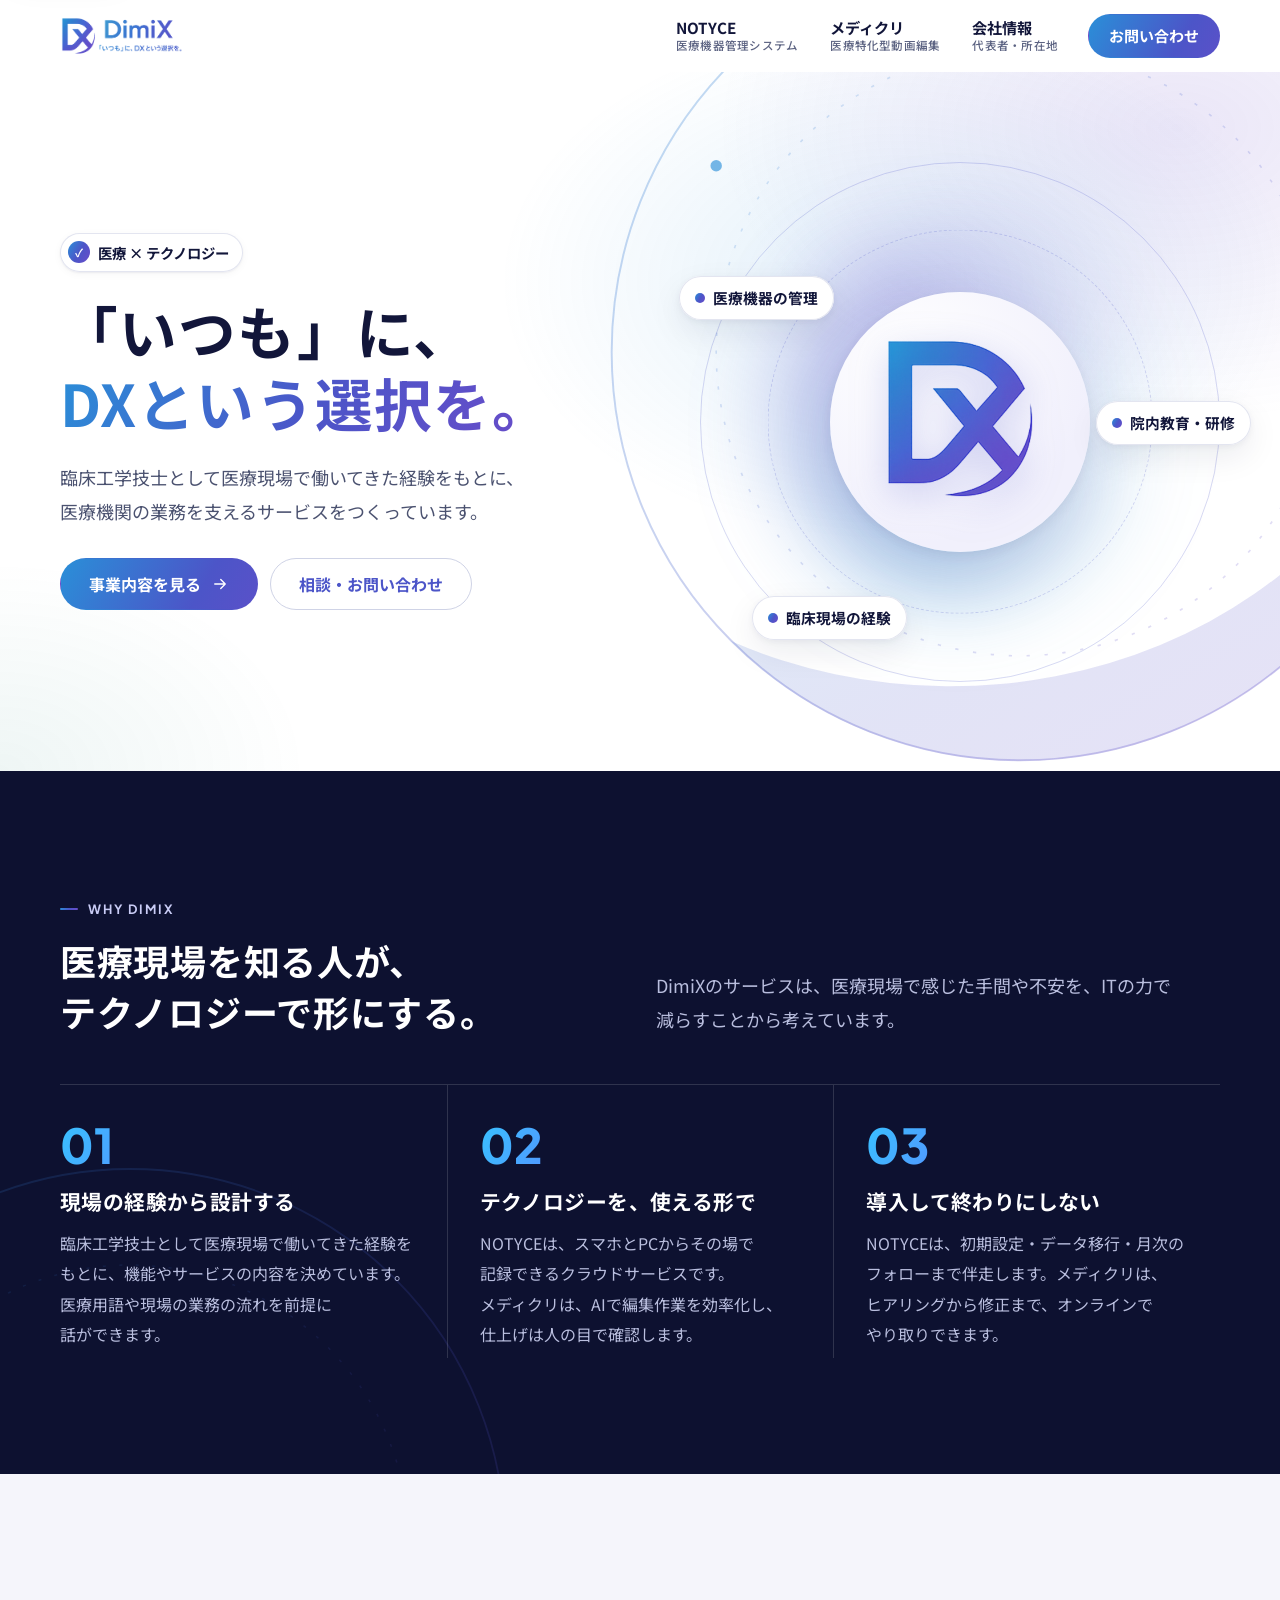
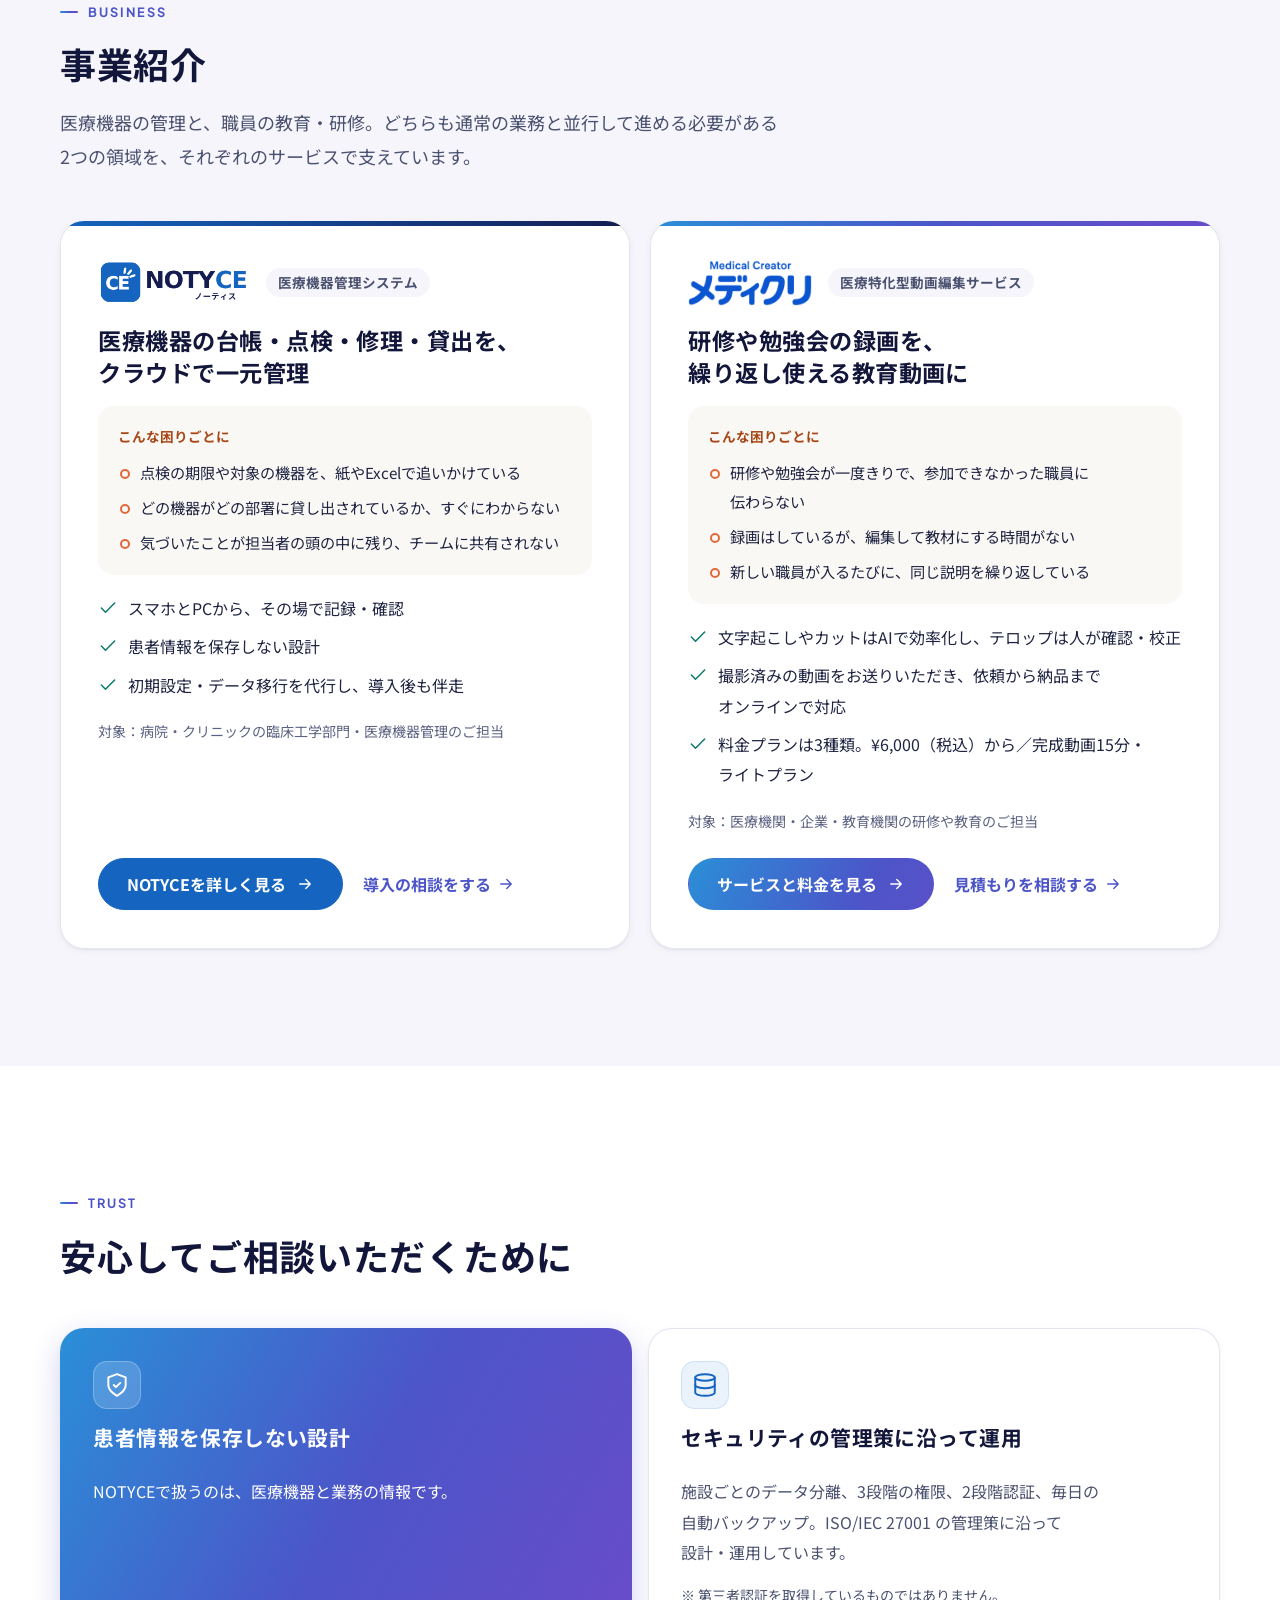
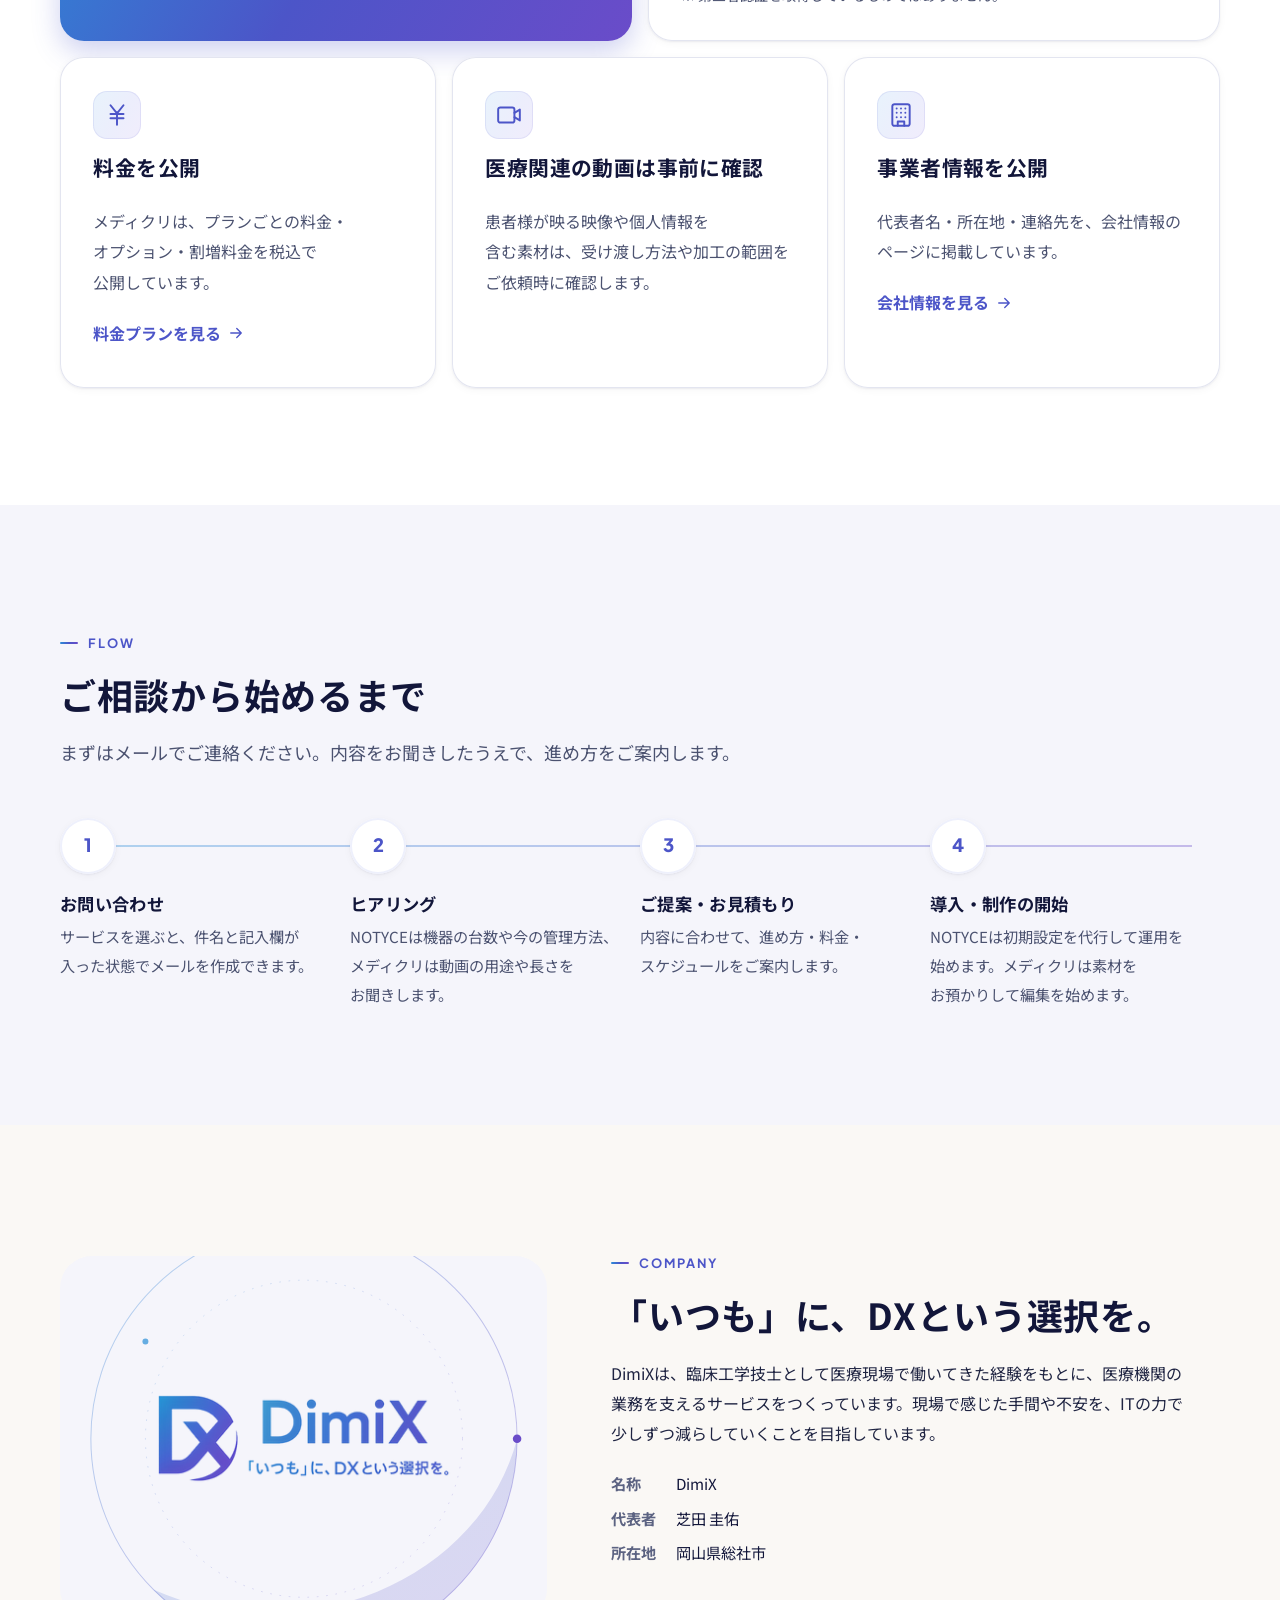
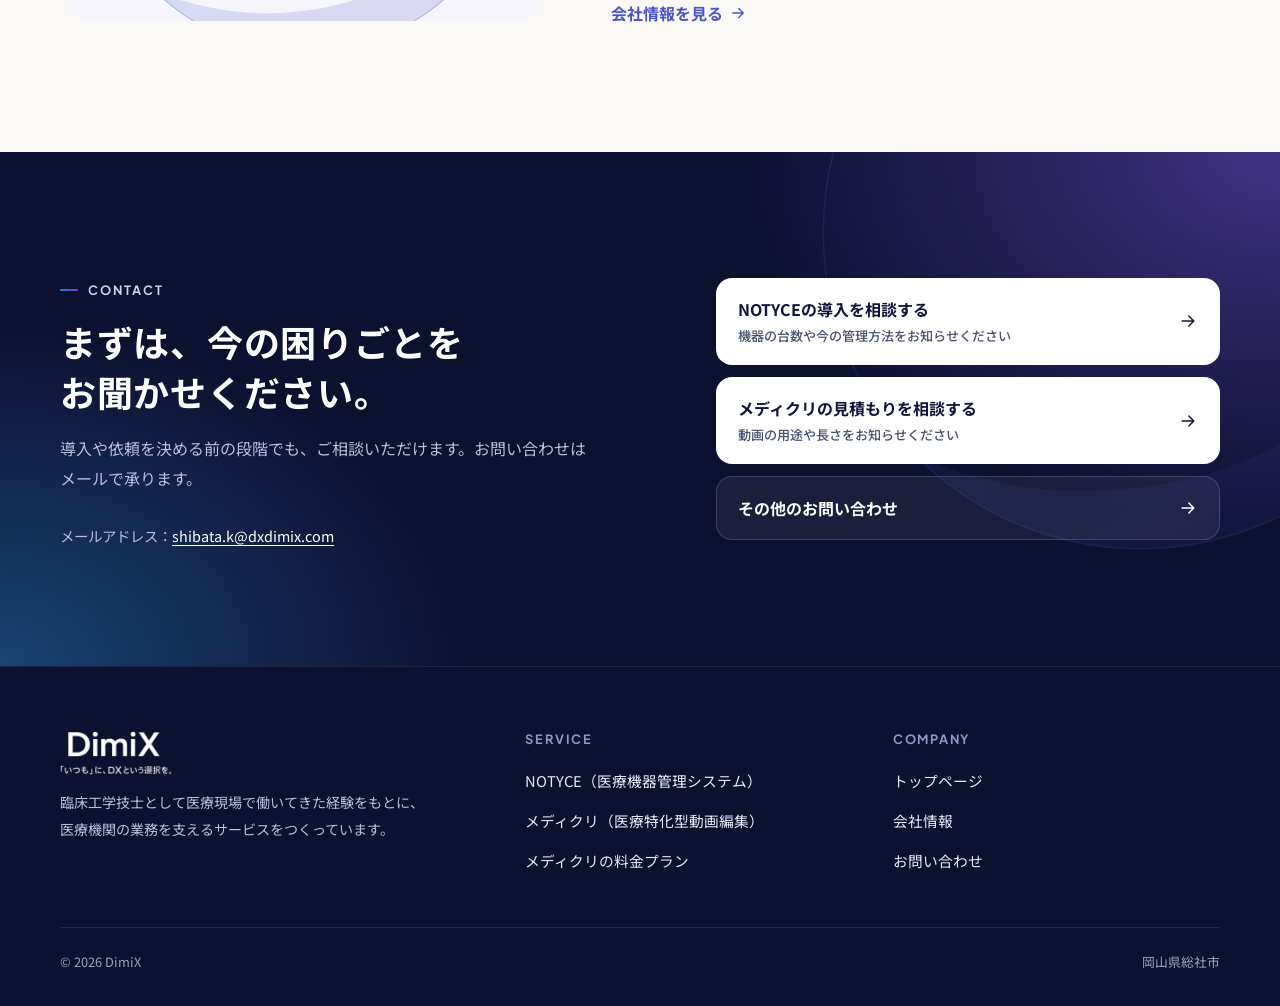
==== commit ca5166fd: "トップを会社の顔として作り直し（ブランドのファーストビュー、事業紹介に課題を統合） Co-Authored-By: Claude Opus 5.5 <noreply@anthropic.com> Cl" ====
--- a/index.html
+++ b/index.html
@@ -7,7 +7,7 @@
 <title>DimiX｜医療機器管理システム NOTYCE・医療特化型動画編集 メディクリ</title>
 <meta name="description" content="DimiXは、臨床工学技士の現場経験をもとに、病院・クリニック向けの医療機器管理システム「NOTYCE（ノーティス）」と、研修や勉強会の録画を教育動画に仕上げる医療特化型動画編集サービス「メディクリ」を提供しています。">
 <meta property="og:title" content="DimiX｜医療機器管理システム NOTYCE・医療特化型動画編集 メディクリ">
-<meta property="og:description" content="医療機器の管理と院内教育の動画を、現場目線でDXする。NOTYCE（医療機器管理システム）とメディクリ（医療特化型動画編集）を提供しています。">
+<meta property="og:description" content="「いつも」に、DXという選択を。臨床工学技士の現場経験をもとに、医療機器管理システム NOTYCE と医療特化型動画編集サービス メディクリを提供しています。">
 <meta property="og:type" content="website">
 <meta property="og:url" content="https://dxdimix.com/">
 <meta property="og:image" content="https://dxdimix.com/assets/img/dimix_logo.png">
@@ -15,7 +15,6 @@
 <meta property="og:locale" content="ja_JP">
 <link rel="canonical" href="https://dxdimix.com/">
 <link rel="icon" href="assets/img/dimix_icon.png">
-<link rel="preload" as="image" href="assets/img/notyce-screens/01_dashboard_pc.webp" type="image/webp">
 <link rel="preconnect" href="https://fonts.googleapis.com">
 <link rel="preconnect" href="https://fonts.gstatic.com" crossorigin>
 <link rel="stylesheet" href="https://fonts.googleapis.com/css2?family=Noto+Sans+JP:wght@400;500;700&amp;family=Plus+Jakarta+Sans:wght@600;700;800&amp;display=swap">
@@ -42,181 +41,28 @@
 </header>
 
 <main id="main">
-<!-- ===== ファーストビュー：何の会社か／誰向けか／何を解決するか／次にどこを見るか ===== -->
-<section class="hero" aria-labelledby="hero-title">
+<!-- ===== ファーストビュー：会社の顔。製品はここでは出さない ===== -->
+<section class="hero brand-hero" aria-labelledby="hero-title">
   <div class="orbit spin" aria-hidden="true"><svg viewBox="0 0 600 600" focusable="false"><defs><linearGradient id="og1" x1="0" y1="0" x2="1" y2="1"><stop offset="0" stop-color="#2a8fd8"/><stop offset=".55" stop-color="#4c55c8"/><stop offset="1" stop-color="#6a4cc9"/></linearGradient></defs><circle cx="300" cy="300" r="250" fill="none" stroke="url(#og1)" stroke-opacity=".32" stroke-width="1.2"/><circle cx="300" cy="300" r="186" fill="none" stroke="url(#og1)" stroke-opacity=".22" stroke-width="1" stroke-dasharray="2 9"/><path d="M123 477A250 250 0 0 0 550 300A300 262 0 0 1 123 477Z" fill="url(#og1)" fill-opacity=".18"/><circle cx="550" cy="300" r="5" fill="#6a4cc9"/><circle cx="114" cy="186" r="3.5" fill="#2a8fd8" fill-opacity=".7"/></svg></div>
   <div class="container">
     <div class="hero-grid">
       <div>
-        <p class="hero-kicker"><span class="pill"><i aria-hidden="true">✓</i>臨床工学技士の現場経験から生まれたサービス</span></p>
-        <h1 id="hero-title">医療機器の管理と<br>院内教育の動画を、<br><span class="grad">現場目線でDX</span>する。</h1>
-        <p class="lead">DimiXは、病院・クリニックの医療機器を台帳・点検・修理・貸出までまとめて管理できる<strong>「NOTYCE」</strong>と、研修や勉強会の録画を繰り返し使える教育動画に仕上げる<strong>「メディクリ」</strong>を提供しています。</p>
+        <p class="hero-kicker"><span class="pill"><i aria-hidden="true">✓</i>医療 × テクノロジー</span></p>
+        <h1 id="hero-title"><span class="ib">「いつも」に、</span><br><span class="ib"><span class="grad">DXという選択を。</span></span></h1>
+        <p class="lead">臨床工学技士として医療現場で働いてきた経験をもとに、医療機関の業務を支えるサービスをつくっています。</p>
         <div class="btn-row">
-          <a class="btn btn-primary" href="contact.html">相談・お問い合わせ<svg class="icon" aria-hidden="true"><use href="assets/img/icons.svg#i-arrow"/></svg></a>
-          <a class="btn btn-outline" href="#services">2つのサービスを見る</a>
-        </div>
-      </div>
-      <div class="hero-visual">
-        <figure class="hv-browser">
-          <div class="bar" aria-hidden="true"><span></span><span></span><span></span></div>
-          <img src="assets/img/notyce-screens/01_dashboard_pc.webp" alt="NOTYCEのダッシュボード画面。管理台数・貸出中・待機中・点検完了率と、今日の業務予定や期限の近い点検などを件数つきで並べた「今日のやることリスト」" width="1440" height="900" fetchpriority="high" decoding="async">
-        </figure>
-        <span class="hv-label">NOTYCE</span>
-        <figure class="hv-phone"><img src="assets/img/notyce-screens/07_kiosk_sp.webp" alt="NOTYCEの貸出返却画面（スマホ）。「貸出」「返却」の大きなボタン" width="585" height="1266" decoding="async"></figure>
-        <figure class="hv-video"><svg viewBox="0 0 480 300" role="img" aria-label="メディクリで編集した研修動画のイメージ。講師とスライドの映像に「流量設定は 必ずダブルチェック」というテロップが入っている">
-  <defs><linearGradient id="vg-bar" x1="0" x2="1"><stop offset="0" stop-color="#2a8fd8"/><stop offset="1" stop-color="#6a4cc9"/></linearGradient></defs>
-  <rect width="480" height="300" fill="#fff"/>
-  <rect x="0" y="0" width="480" height="246" fill="#161b45"/>
-  <rect x="250" y="34" width="196" height="124" rx="6" fill="#fff"/>
-  <rect x="266" y="50" width="92" height="10" rx="5" fill="#4c55c8"/>
-  <rect x="266" y="70" width="156" height="6" rx="3" fill="#e3e5f0"/>
-  <rect x="266" y="84" width="132" height="6" rx="3" fill="#e3e5f0"/>
-  <rect x="266" y="104" width="64" height="38" rx="4" fill="#eef0fc"/>
-  <path d="M276 132l12-14 10 8 12-16" fill="none" stroke="#4c55c8" stroke-width="3" stroke-linecap="round" stroke-linejoin="round"/>
-  <rect x="340" y="104" width="90" height="38" rx="4" fill="#e4f4f1"/>
-  <circle cx="136" cy="94" r="30" fill="#c9cdee"/>
-  <path d="M80 190c8-40 104-40 112 0z" fill="#c9cdee"/>
-  <rect x="70" y="190" width="340" height="36" rx="6" fill="#fff" opacity=".96"/>
-  <text x="240" y="214" font-family="'Noto Sans JP',sans-serif" font-size="16" font-weight="700" fill="#12163a" text-anchor="middle">流量設定は 必ずダブルチェック</text>
-  <rect x="16" y="262" width="448" height="5" rx="2.5" fill="#e3e5f0"/>
-  <rect x="16" y="262" width="268" height="5" rx="2.5" fill="url(#vg-bar)"/>
-  <circle cx="284" cy="264.5" r="7" fill="#6a4cc9"/>
-  <path d="M20 278l10 7-10 7z" fill="#12163a"/>
-  <text x="40" y="290" font-family="sans-serif" font-size="11" fill="#4b5270">18:24 / 30:00</text>
-  <rect x="392" y="276" width="36" height="18" rx="4" fill="#eef0fc"/><text x="410" y="289" font-family="'Noto Sans JP',sans-serif" font-size="10" font-weight="700" fill="#3d44b8" text-anchor="middle">字幕</text>
-  <rect x="432" y="276" width="32" height="18" rx="4" fill="#eef0fc"/><text x="448" y="289" font-family="sans-serif" font-size="10" font-weight="700" fill="#3d44b8" text-anchor="middle">HD</text>
-</svg><span class="tag">メディクリ</span></figure>
-        <p class="hv-note">※ NOTYCEの画面はデモ用の架空データです</p>
-      </div>
-    </div>
-
-    <nav class="service-doors" aria-label="サービスを選ぶ">
-      <a class="door ny" href="services/notyce.html">
-        <img src="assets/img/notyce_logo.png" alt="" width="132" height="40">
-        <span><span class="door-for">臨床工学部門・医療機器管理のご担当へ</span><span class="door-what">NOTYCE：機器の台帳・点検・修理・貸出を、クラウドで一元管理</span></span>
-        <span class="arrow" aria-hidden="true"><svg class="icon" aria-hidden="true"><use href="assets/img/icons.svg#i-arrow"/></svg></span>
-      </a>
-      <a class="door" href="services/medicli.html">
-        <img src="assets/img/medicri_wordmark.png" alt="" width="107" height="40">
-        <span><span class="door-for">研修・教育のご担当へ（医療機関・企業）</span><span class="door-what">メディクリ：研修や勉強会の録画を、繰り返し使える教育動画に</span></span>
-        <span class="arrow" aria-hidden="true"><svg class="icon" aria-hidden="true"><use href="assets/img/icons.svg#i-arrow"/></svg></span>
-      </a>
-    </nav>
-  </div>
-</section>
-
-<!-- ===== 課題：自分ごとだと感じてもらう ===== -->
-<section class="tint" aria-labelledby="issues-title">
-  <div class="container problems">
-    <div class="section-head reveal">
-      <span class="eyebrow">Issues</span>
-      <h2 id="issues-title" class="section-title">日々の業務の中で、<br class="br-pc">こんな手間や不安は<br class="br-pc">ありませんか。</h2>
-      <p class="section-lead">医療機器の管理も、職員の教育も、通常の業務と並行して進める必要があります。DimiXは、この2つの領域を支えるサービスを提供しています。</p>
-    </div>
-    <div class="problem-groups">
-      <article class="problem-group reveal" aria-labelledby="pg1">
-        <h3 id="pg1"><span class="icon-wrap ny"><svg class="icon" aria-hidden="true"><use href="assets/img/icons.svg#i-pump"/></svg></span>医療機器の管理</h3>
-        <ul>
-          <li>点検の期限や対象の機器を、紙やExcelで追いかけている</li>
-          <li>どの機器がどの部署に貸し出されているか、すぐにわからない</li>
-          <li>気づいたことが担当者の頭の中に残り、チームに共有されない</li>
-        </ul>
-        <div class="to"><p>NOTYCEで、台帳・点検・修理・貸出を一つに。</p><a class="text-link" href="services/notyce.html">NOTYCEを見る<svg class="icon" aria-hidden="true"><use href="assets/img/icons.svg#i-arrow"/></svg></a></div>
-      </article>
-      <article class="problem-group reveal" data-delay="1" aria-labelledby="pg2">
-        <h3 id="pg2"><span class="icon-wrap"><svg class="icon" aria-hidden="true"><use href="assets/img/icons.svg#i-video"/></svg></span>職員の教育・研修</h3>
-        <ul>
-          <li>研修や勉強会が一度きりで、参加できなかった職員に伝わらない</li>
-          <li>録画はしているが、編集して教材にする時間がない</li>
-          <li>新しい職員が入るたびに、同じ説明を繰り返している</li>
-        </ul>
-        <div class="to"><p>メディクリで、研修の録画を教育動画に。</p><a class="text-link" href="services/medicli.html">メディクリを見る<svg class="icon" aria-hidden="true"><use href="assets/img/icons.svg#i-arrow"/></svg></a></div>
-      </article>
-    </div>
-  </div>
-</section>
-
-<!-- ===== サービス：内容を理解してもらう（Bento） ===== -->
-<section id="services" aria-labelledby="services-title">
-  <div class="container">
-    <div class="section-head reveal">
-      <span class="eyebrow">Services</span>
-      <h2 id="services-title" class="section-title"><span class="ib">医療現場の「いつも」を支える、</span><span class="ib">2つのサービス</span></h2>
-      <p class="section-lead">どちらも、臨床工学技士として医療現場で働いてきた経験をもとにつくっています。</p>
-    </div>
-    <div class="bento">
-      <article class="tile svc ny span-6 reveal" aria-labelledby="svc-ny">
-        <div>
-          <img class="svc-logo" src="assets/img/notyce_logo.png" alt="NOTYCE（ノーティス）" width="172" height="52" loading="lazy">
-          <span class="svc-type">医療機器管理システム</span>
-          <h3 id="svc-ny"><span class="ib">気づきをつなぎ、</span><span class="ib">医療の安全を支える。</span></h3>
-          <ul class="svc-for" aria-label="対象">
-            <li>臨床工学部門・ME室</li><li>医療機器管理のご担当</li><li>病院・クリニック</li>
-          </ul>
-          <ul class="svc-points">
-            <li><svg class="icon" aria-hidden="true"><use href="assets/img/icons.svg#i-check"/></svg><span>開いてすぐ、今日やることがわかるダッシュボード</span></li>
-            <li><svg class="icon" aria-hidden="true"><use href="assets/img/icons.svg#i-check"/></svg><span>点検・修理・貸出返却を、スマホでその場で記録</span></li>
-            <li><svg class="icon" aria-hidden="true"><use href="assets/img/icons.svg#i-check"/></svg><span>記録から、故障・貸出・費用を自動で集計</span></li>
-            <li><svg class="icon" aria-hidden="true"><use href="assets/img/icons.svg#i-check"/></svg><span>初期設定・データ移行を代行し、導入後も伴走</span></li>
-          </ul>
-          <div class="btn-row">
-            <a class="btn btn-ny" href="services/notyce.html">NOTYCEを詳しく見る<svg class="icon" aria-hidden="true"><use href="assets/img/icons.svg#i-arrow"/></svg></a>
-            <a class="text-link" href="contact.html?service=notyce">導入の相談をする<svg class="icon" aria-hidden="true"><use href="assets/img/icons.svg#i-arrow"/></svg></a>
-          </div>
-        </div>
-        <div class="svc-media">
-          <figure class="shot shot-pc"><img src="assets/img/notyce-screens/03_maintenance_pc.webp" alt="NOTYCEのメンテナンス履歴画面（PC）。定期点検・故障修理・部品交換の記録が日付順に並ぶ" width="1440" height="900" loading="lazy" decoding="async"></figure>
-          <figure class="shot shot-sp"><img src="assets/img/notyce-screens/15_shortcut_sp.webp" alt="NOTYCEの業務登録のショートカット（スマホ）" width="585" height="1266" loading="lazy" decoding="async"></figure>
-          <p class="demo-note" style="margin-top:56px">※ 画面はデモ用の架空データです。施設名・数値は実在しません。</p>
-        </div>
-      </article>
-
-      <article class="tile svc mc reverse span-6 reveal" aria-labelledby="svc-mc">
-        <div>
-          <img class="svc-logo" src="assets/img/medicri_wordmark.png" alt="メディクリ Medical Creator" width="139" height="52" loading="lazy">
-          <span class="svc-type">医療特化型動画編集サービス</span>
-          <h3 id="svc-mc"><span class="ib">医療の知識を、</span><span class="ib">伝わる動画に。</span></h3>
-          <ul class="svc-for" aria-label="主な用途">
-            <li>院内研修・勉強会</li><li>医療手技・機器の操作説明</li><li>業務マニュアル</li><li>一般企業の研修</li>
-          </ul>
-          <p class="price-from"><span class="label">料金プランは3種類</span><span class="num" data-pricing="from">¥6,000</span><span class="unit" data-pricing="from-unit">（税込）から／完成動画15分・ライトプラン</span></p>
-          <ul class="svc-points">
-            <li><svg class="icon" aria-hidden="true"><use href="assets/img/icons.svg#i-check"/></svg><span>文字起こしやカットはAIで効率化し、テロップは人が確認・校正</span></li>
-            <li><svg class="icon" aria-hidden="true"><use href="assets/img/icons.svg#i-check"/></svg><span>撮影済みの動画をお送りいただき、依頼から納品までオンラインで対応</span></li>
-            <li><svg class="icon" aria-hidden="true"><use href="assets/img/icons.svg#i-check"/></svg><span>修正はプランに応じて1〜3回まで対応</span></li>
-          </ul>
-          <div class="btn-row">
-            <a class="btn btn-primary" href="services/medicli.html">サービスと料金を見る<svg class="icon" aria-hidden="true"><use href="assets/img/icons.svg#i-arrow"/></svg></a>
-            <a class="text-link" href="contact.html?service=medicli">見積もりを相談する<svg class="icon" aria-hidden="true"><use href="assets/img/icons.svg#i-arrow"/></svg></a>
-          </div>
-        </div>
-        <div class="svc-media">
-          <figure class="shot shot-pc"><svg viewBox="0 0 480 300" role="img" aria-label="メディクリで編集した研修動画のイメージ。講師とスライドの映像に「流量設定は 必ずダブルチェック」というテロップが入っている">
-  <defs><linearGradient id="vg-bar2" x1="0" x2="1"><stop offset="0" stop-color="#2a8fd8"/><stop offset="1" stop-color="#6a4cc9"/></linearGradient></defs>
-  <rect width="480" height="300" fill="#fff"/>
-  <rect x="0" y="0" width="480" height="246" fill="#161b45"/>
-  <rect x="250" y="34" width="196" height="124" rx="6" fill="#fff"/>
-  <rect x="266" y="50" width="92" height="10" rx="5" fill="#4c55c8"/>
-  <rect x="266" y="70" width="156" height="6" rx="3" fill="#e3e5f0"/>
-  <rect x="266" y="84" width="132" height="6" rx="3" fill="#e3e5f0"/>
-  <rect x="266" y="104" width="64" height="38" rx="4" fill="#eef0fc"/>
-  <path d="M276 132l12-14 10 8 12-16" fill="none" stroke="#4c55c8" stroke-width="3" stroke-linecap="round" stroke-linejoin="round"/>
-  <rect x="340" y="104" width="90" height="38" rx="4" fill="#e4f4f1"/>
-  <circle cx="136" cy="94" r="30" fill="#c9cdee"/>
-  <path d="M80 190c8-40 104-40 112 0z" fill="#c9cdee"/>
-  <rect x="70" y="190" width="340" height="36" rx="6" fill="#fff" opacity=".96"/>
-  <text x="240" y="214" font-family="'Noto Sans JP',sans-serif" font-size="16" font-weight="700" fill="#12163a" text-anchor="middle">流量設定は 必ずダブルチェック</text>
-  <rect x="16" y="262" width="448" height="5" rx="2.5" fill="#e3e5f0"/>
-  <rect x="16" y="262" width="268" height="5" rx="2.5" fill="url(#vg-bar2)"/>
-  <circle cx="284" cy="264.5" r="7" fill="#6a4cc9"/>
-  <path d="M20 278l10 7-10 7z" fill="#12163a"/>
-  <text x="40" y="290" font-family="sans-serif" font-size="11" fill="#4b5270">18:24 / 30:00</text>
-  <rect x="392" y="276" width="36" height="18" rx="4" fill="#eef0fc"/><text x="410" y="289" font-family="'Noto Sans JP',sans-serif" font-size="10" font-weight="700" fill="#3d44b8" text-anchor="middle">字幕</text>
-  <rect x="432" y="276" width="32" height="18" rx="4" fill="#eef0fc"/><text x="448" y="289" font-family="sans-serif" font-size="10" font-weight="700" fill="#3d44b8" text-anchor="middle">HD</text>
-</svg></figure>
-          <p class="demo-note">※ 動画のイメージです。</p>
-        </div>
-      </article>
+          <a class="btn btn-primary" href="#business">事業内容を見る<svg class="icon" aria-hidden="true"><use href="assets/img/icons.svg#i-arrow"/></svg></a>
+          <a class="btn btn-outline" href="contact.html">相談・お問い合わせ</a>
+        </div>
+      </div>
+      <div class="brand-visual" aria-hidden="true">
+        <div class="bv-ring r1"></div><div class="bv-ring r2"></div><div class="bv-ring r3"></div>
+        <div class="bv-glow"></div>
+        <div class="bv-mark"><img src="assets/img/dimix_icon.png" alt="" width="256" height="277" fetchpriority="high"></div>
+        <span class="bv-chip c1"><span class="dot"></span>医療機器の管理</span>
+        <span class="bv-chip c2"><span class="dot"></span>院内教育・研修</span>
+        <span class="bv-chip c3"><span class="dot"></span>臨床現場の経験</span>
+      </div>
     </div>
   </div>
 </section>
@@ -240,8 +86,71 @@
   </div>
 </section>
 
+<!-- ===== 事業紹介：2つのサービスを同じ重さで。困りごともここで ===== -->
+<section id="business" class="tint" aria-labelledby="business-title">
+  <div class="container">
+    <div class="section-head reveal">
+      <span class="eyebrow">Business</span>
+      <h2 id="business-title" class="section-title">事業紹介</h2>
+      <p class="section-lead">医療機器の管理と、職員の教育・研修。どちらも通常の業務と並行して進める必要がある2つの領域を、それぞれのサービスで支えています。</p>
+    </div>
+    <div class="biz-grid">
+      <article class="biz ny reveal" aria-labelledby="biz-ny">
+        <div class="biz-head">
+          <img src="assets/img/notyce_logo.png" alt="NOTYCE（ノーティス）" width="172" height="52" loading="lazy">
+          <span class="biz-type">医療機器管理システム</span>
+        </div>
+        <h3 id="biz-ny"><span class="ib">医療機器の台帳・点検・修理・貸出を、</span><span class="ib">クラウドで一元管理</span></h3>
+        <div class="biz-pain">
+          <p class="biz-label">こんな困りごとに</p>
+          <ul>
+            <li>点検の期限や対象の機器を、紙やExcelで追いかけている</li>
+            <li>どの機器がどの部署に貸し出されているか、すぐにわからない</li>
+            <li>気づいたことが担当者の頭の中に残り、チームに共有されない</li>
+          </ul>
+        </div>
+        <ul class="biz-points">
+          <li><svg class="icon" aria-hidden="true"><use href="assets/img/icons.svg#i-check"/></svg><span>スマホとPCから、その場で記録・確認</span></li>
+          <li><svg class="icon" aria-hidden="true"><use href="assets/img/icons.svg#i-check"/></svg><span>患者情報を保存しない設計</span></li>
+          <li><svg class="icon" aria-hidden="true"><use href="assets/img/icons.svg#i-check"/></svg><span>初期設定・データ移行を代行し、導入後も伴走</span></li>
+        </ul>
+        <p class="biz-for">対象：病院・クリニックの臨床工学部門・医療機器管理のご担当</p>
+        <div class="biz-actions">
+          <a class="btn btn-ny" href="services/notyce.html">NOTYCEを詳しく見る<svg class="icon" aria-hidden="true"><use href="assets/img/icons.svg#i-arrow"/></svg></a>
+          <a class="text-link" href="contact.html?service=notyce">導入の相談をする<svg class="icon" aria-hidden="true"><use href="assets/img/icons.svg#i-arrow"/></svg></a>
+        </div>
+      </article>
+      <article class="biz mc reveal" data-delay="1" aria-labelledby="biz-mc">
+        <div class="biz-head">
+          <img src="assets/img/medicri_wordmark.png" alt="メディクリ Medical Creator" width="139" height="52" loading="lazy">
+          <span class="biz-type">医療特化型動画編集サービス</span>
+        </div>
+        <h3 id="biz-mc"><span class="ib">研修や勉強会の録画を、</span><span class="ib">繰り返し使える教育動画に</span></h3>
+        <div class="biz-pain">
+          <p class="biz-label">こんな困りごとに</p>
+          <ul>
+            <li>研修や勉強会が一度きりで、参加できなかった職員に伝わらない</li>
+            <li>録画はしているが、編集して教材にする時間がない</li>
+            <li>新しい職員が入るたびに、同じ説明を繰り返している</li>
+          </ul>
+        </div>
+        <ul class="biz-points">
+          <li><svg class="icon" aria-hidden="true"><use href="assets/img/icons.svg#i-check"/></svg><span>文字起こしやカットはAIで効率化し、テロップは人が確認・校正</span></li>
+          <li><svg class="icon" aria-hidden="true"><use href="assets/img/icons.svg#i-check"/></svg><span>撮影済みの動画をお送りいただき、依頼から納品までオンラインで対応</span></li>
+          <li><svg class="icon" aria-hidden="true"><use href="assets/img/icons.svg#i-check"/></svg><span>料金プランは3種類。<span data-pricing="from">¥6,000</span><span data-pricing="from-unit">（税込）から／完成動画15分・ライトプラン</span></span></li>
+        </ul>
+        <p class="biz-for">対象：医療機関・企業・教育機関の研修や教育のご担当</p>
+        <div class="biz-actions">
+          <a class="btn btn-primary" href="services/medicli.html">サービスと料金を見る<svg class="icon" aria-hidden="true"><use href="assets/img/icons.svg#i-arrow"/></svg></a>
+          <a class="text-link" href="contact.html?service=medicli">見積もりを相談する<svg class="icon" aria-hidden="true"><use href="assets/img/icons.svg#i-arrow"/></svg></a>
+        </div>
+      </article>
+    </div>
+  </div>
+</section>
+
 <!-- ===== 信頼：安心材料（実在する事実だけ） ===== -->
-<section class="tint" aria-labelledby="trust-title">
+<section aria-labelledby="trust-title">
   <div class="container">
     <div class="section-head reveal">
       <span class="eyebrow">Trust</span>
@@ -281,7 +190,7 @@
 </section>
 
 <!-- ===== 進め方：依頼方法を理解してもらう ===== -->
-<section aria-labelledby="flow-title">
+<section class="tint" aria-labelledby="flow-title">
   <div class="container">
     <div class="section-head reveal">
       <span class="eyebrow">Flow</span>
--- a/assets/css/style.css
+++ b/assets/css/style.css
@@ -23,7 +23,7 @@
   --c-secondary: #0e7a6c;      /* 医療の安心感を表す青緑。チェック・安全の印に限定（白地 5.2:1） */
   --c-secondary-soft: #e4f4f1;
   --c-accent: #e2683a;         /* 温かみのある橙。強調の点・番号に少量だけ使う（装飾用） */
-  --c-accent-text: #c2521f;    /* 橙を文字に使うとき（白地 4.7:1） */
+  --c-accent-text: #a84616;    /* 橙を文字に使うとき（白地 5.6:1／紙色地 5.3:1） */
 
   /* ---- サービス別（ロゴの色に合わせる） ---- */
   --c-ny: #1565c0;             /* NOTYCE の青（白地 5.8:1） */
@@ -238,32 +238,6 @@
 .hero h1 .grad { background: var(--brand-gradient); -webkit-background-clip: text; background-clip: text; color: transparent; }
 .hero .lead { font-size: var(--fs-lead); color: var(--c-sub); max-width: 34em; margin: 0 0 30px; }
 .hero .lead strong { color: var(--c-ink); }
-.hero-visual { position: relative; min-height: 440px; }
-.hv-browser {
-  position: relative; margin: 0; border-radius: 14px; overflow: hidden; background: #fff;
-  box-shadow: var(--sh-3), 0 0 0 1px rgba(18, 22, 58, .06);
-  transform: perspective(1600px) rotateY(-6deg) rotateX(2deg); transform-origin: left center;
-}
-.hv-browser .bar { height: 28px; background: #f1f2f8; display: flex; align-items: center; gap: 6px; padding: 0 12px; border-bottom: 1px solid var(--c-line); }
-.hv-browser .bar span { width: 9px; height: 9px; border-radius: 50%; background: #d5d8e8; }
-.hv-phone {
-  position: absolute; left: -6%; bottom: -8%; width: 30%; margin: 0;
-  border-radius: 26px; border: 6px solid var(--c-ink); overflow: hidden; background: #fff; box-shadow: var(--sh-3);
-}
-.hv-video {
-  position: absolute; right: -4%; bottom: -12%; width: 48%; margin: 0;
-  border-radius: 14px; overflow: hidden; background: #fff; box-shadow: var(--sh-3), 0 0 0 1px rgba(18, 22, 58, .06);
-}
-.hv-video .tag {
-  position: absolute; top: 10px; left: 10px; z-index: 1; font-size: .72rem; font-weight: 700; color: #fff;
-  background: rgba(13, 17, 48, .78); padding: 2px 10px; border-radius: var(--r-pill);
-}
-.hv-label {
-  position: absolute; top: -12px; left: 16px; z-index: 3; display: inline-flex; align-items: center; gap: 6px;
-  font-size: .74rem; font-weight: 700; color: #fff; background: var(--c-ny); padding: 3px 12px; border-radius: var(--r-pill); box-shadow: var(--sh-1);
-}
-.hv-note { position: absolute; right: 0; top: calc(100% + 64px); font-size: .75rem; color: var(--c-muted); margin: 0; }
-
 /* ファーストビュー下部：2つのサービスへの入口 */
 .service-doors { position: relative; z-index: 1; display: grid; grid-template-columns: 1fr 1fr; gap: 16px; margin-top: clamp(72px, 8vw, 112px); }
 .door {
@@ -281,24 +255,6 @@
 .door.ny .arrow { color: var(--c-ny); }
 .door.ny:hover .arrow { background: var(--c-ny); color: #fff; }
 
-/* ===== トップ：課題 ===== */
-.problems { display: grid; grid-template-columns: minmax(0, .8fr) minmax(0, 1.2fr); gap: clamp(32px, 5vw, 80px); align-items: start; }
-.problems .section-head { margin: 0; padding-top: 8px; }
-.problem-groups { display: grid; gap: 20px; }
-.problem-group { background: #fff; border-radius: var(--r-l); padding: clamp(24px, 3vw, 36px); box-shadow: var(--sh-1), inset 0 0 0 1px var(--c-line); }
-.problem-group h3 { display: flex; align-items: center; gap: 12px; font-size: var(--fs-h3); margin: 0 0 18px; }
-.problem-group ul { list-style: none; padding: 0; display: grid; gap: 12px; }
-.problem-group li { position: relative; padding-left: 30px; color: var(--c-text); }
-.problem-group li::before {
-  content: ""; position: absolute; left: 4px; top: .72em; width: 12px; height: 12px; border-radius: 50%;
-  border: 2px solid var(--c-accent); background: #fff;
-}
-.problem-group .to {
-  display: flex; flex-wrap: wrap; align-items: center; justify-content: space-between; gap: 8px 16px;
-  margin-top: 22px; padding-top: 18px; border-top: 1px dashed var(--c-line-strong);
-}
-.problem-group .to p { margin: 0; font-weight: 700; color: var(--c-ink); }
-
 /* ===== Bento グリッド（大小のタイル） ===== */
 .bento { display: grid; grid-template-columns: repeat(6, minmax(0, 1fr)); gap: 16px; }
 .tile {
@@ -310,30 +266,6 @@
 .tile .tile-k { font-family: var(--font-en); font-size: .76rem; font-weight: 700; letter-spacing: .14em; color: var(--c-muted); text-transform: uppercase; margin-bottom: 10px; display: block; }
 .span-6 { grid-column: span 6; } .span-4 { grid-column: span 4; } .span-3 { grid-column: span 3; } .span-2 { grid-column: span 2; }
 .row-2 { grid-row: span 2; }
-
-/* サービス紹介の大タイル */
-.svc { display: grid; grid-template-columns: minmax(0, .95fr) minmax(0, 1.05fr); gap: clamp(24px, 3vw, 48px); align-items: center; padding: clamp(28px, 3.4vw, 52px); }
-.svc.reverse > :first-child { order: 2; }
-.svc .svc-logo { height: 52px; width: auto; margin-bottom: 18px; }
-.svc .svc-type { display: block; font-size: .85rem; font-weight: 700; color: var(--c-muted); margin-bottom: 6px; }
-.svc h3 { font-size: clamp(1.35rem, 1.1rem + 1vw, 1.85rem); margin: 0 0 14px; }
-.svc p { color: var(--c-sub); }
-.svc-for { display: flex; flex-wrap: wrap; gap: 8px; list-style: none; padding: 0; margin: 0 0 20px; }
-.svc-for li { font-size: .85rem; font-weight: 700; padding: 4px 12px; border-radius: var(--r-pill); background: var(--c-bg-tint); color: var(--c-ink); }
-.svc-points { list-style: none; padding: 0; margin: 0 0 26px; display: grid; gap: 10px; }
-.svc-points li { display: flex; gap: 12px; align-items: flex-start; color: var(--c-text); }
-.svc-points .icon { width: 22px; height: 22px; color: var(--c-secondary); margin-top: 4px; }
-.svc.ny { background: linear-gradient(160deg, #fff 40%, var(--c-ny-soft)); }
-.svc.mc { background: linear-gradient(160deg, #fff 40%, #f1effc); }
-.svc-media { position: relative; }
-.svc-media .shot-pc img { border-radius: 12px; }
-.svc-media .shot-sp { position: absolute; right: -2%; bottom: 8%; width: 26%; }
-.svc-media .demo-note { margin-top: 20px; padding-right: 30%; }
-.shot > svg { width: 100%; height: auto; border-radius: 12px; box-shadow: var(--sh-2), 0 0 0 1px rgba(18, 22, 58, .06); }
-.price-from { display: grid; grid-template-columns: auto 1fr; align-items: baseline; gap: 0 10px; margin: 0 0 22px; padding: 12px 18px; border-radius: var(--r-m); background: #fff; box-shadow: inset 0 0 0 1px var(--c-line); }
-.price-from .label { grid-column: 1 / -1; font-size: .85rem; font-weight: 700; color: var(--c-sub); }
-.price-from .num { font-family: var(--font-en); font-size: 1.75rem; font-weight: 800; color: var(--c-ink); letter-spacing: .01em; }
-.price-from .unit { font-size: .85rem; color: var(--c-sub); }
 
 /* 小タイル（安心材料など） */
 .tile.mini { display: flex; flex-direction: column; gap: 14px; }
@@ -640,6 +572,64 @@
 .media-split.reverse > :first-child { order: 2; }
 .media-split .section-head { margin-bottom: 28px; }
 
+/* ===== トップ：ブランドのファーストビュー（ロゴの D・X と軌道の弧を拡大したグラフィック） ===== */
+.brand-hero { padding: clamp(56px, 7vw, 112px) 0 clamp(64px, 7vw, 120px); }
+.brand-hero h1 { font-size: clamp(2.3rem, 1.2rem + 3.6vw, 3.6rem); line-height: 1.25; letter-spacing: .02em; }
+.brand-hero .lead { max-width: 30em; }
+.brand-visual { position: relative; width: min(100%, 520px); aspect-ratio: 1; margin-left: auto; }
+.bv-ring { position: absolute; border-radius: 50%; left: 50%; top: 50%; transform: translate(-50%, -50%); }
+.bv-ring.r1 { width: 100%; height: 100%; border: 1px solid rgba(76, 85, 200, .22); }
+.bv-ring.r2 { width: 74%; height: 74%; border: 1.5px dashed rgba(76, 85, 200, .22); }
+.bv-ring.r3 { width: 50%; height: 50%; background: radial-gradient(circle at 30% 25%, #fff, #f1f0fc 70%); box-shadow: var(--sh-3); }
+.bv-glow { position: absolute; inset: 14%; border-radius: 50%; background: conic-gradient(from 200deg, rgba(42, 143, 216, .30), rgba(106, 76, 201, .30), rgba(42, 143, 216, .05), rgba(42, 143, 216, .30)); filter: blur(40px); z-index: -1; }
+.bv-mark { position: absolute; left: 50%; top: 50%; width: 28%; transform: translate(-50%, -52%); }
+.bv-mark img { width: 100%; height: auto; filter: drop-shadow(0 10px 18px rgba(76, 85, 200, .25)); }
+.bv-chip {
+  position: absolute; display: inline-flex; align-items: center; gap: 8px; white-space: nowrap;
+  padding: 8px 16px; border-radius: var(--r-pill); background: #fff; color: var(--c-ink); font-weight: 700; font-size: .92rem;
+  box-shadow: var(--sh-2), inset 0 0 0 1px var(--c-line);
+}
+.bv-chip .dot { width: 10px; height: 10px; border-radius: 50%; background: var(--brand-gradient); }
+.bv-chip.c1 { left: -4%; top: 22%; }
+.bv-chip.c2 { right: -6%; top: 46%; }
+.bv-chip.c3 { left: 10%; bottom: 8%; }
+@keyframes floaty { 0%, 100% { transform: translateY(0); } 50% { transform: translateY(-6px); } }
+.bv-chip { animation: floaty 6s ease-in-out infinite; }
+.bv-chip.c2 { animation-delay: -2s; } .bv-chip.c3 { animation-delay: -4s; }
+
+/* ===== トップ：事業紹介（2つを同じ重さで並べる） ===== */
+.biz-grid { display: grid; grid-template-columns: repeat(2, minmax(0, 1fr)); gap: 20px; }
+.biz {
+  display: flex; flex-direction: column; gap: 18px; padding: clamp(26px, 3vw, 40px); border-radius: var(--r-l); background: #fff;
+  box-shadow: var(--sh-1), inset 0 0 0 1px var(--c-line); position: relative; overflow: hidden;
+}
+.biz::before { content: ""; position: absolute; inset: 0 0 auto 0; height: 5px; background: var(--brand-gradient); }
+.biz.ny::before { background: linear-gradient(90deg, var(--c-ny), var(--c-ny-ink)); }
+.biz-head { display: flex; flex-wrap: wrap; align-items: center; gap: 10px 16px; }
+.biz-head img { height: 46px; width: auto; }
+.biz-type { font-size: .85rem; font-weight: 700; color: var(--c-sub); padding: 2px 12px; border-radius: var(--r-pill); background: var(--c-bg-tint); }
+.biz h3 { font-size: clamp(1.2rem, 1.05rem + .6vw, 1.45rem); }
+.biz-pain { background: var(--c-bg-warm); border-radius: var(--r-m); padding: 18px 20px; }
+.biz-label { margin: 0 0 8px; font-size: .85rem; font-weight: 700; color: var(--c-accent-text); }
+.biz-pain ul { list-style: none; padding: 0; display: grid; gap: 6px; }
+.biz-pain li { position: relative; padding-left: 22px; font-size: .95rem; color: var(--c-text); }
+.biz-pain li::before { content: ""; position: absolute; left: 2px; top: .7em; width: 10px; height: 10px; border-radius: 50%; border: 2px solid var(--c-accent); }
+.biz-points { list-style: none; padding: 0; display: grid; gap: 8px; }
+.biz-points li { display: flex; gap: 10px; align-items: flex-start; }
+.biz-points .icon { width: 20px; height: 20px; color: var(--c-secondary); margin-top: 5px; }
+.biz-for { margin: 0; font-size: .88rem; color: var(--c-muted); }
+.biz-actions { margin-top: auto; display: flex; flex-wrap: wrap; align-items: center; gap: 8px 20px; padding-top: 6px; }
+@media (max-width: 1024px) {
+  .brand-visual { margin: 24px auto 0; width: min(88%, 460px); }
+  .biz-grid { grid-template-columns: 1fr; }
+}
+@media (max-width: 720px) {
+  .brand-hero h1 { font-size: clamp(2.2rem, 10vw, 2.8rem); }
+  .bv-chip { font-size: .82rem; padding: 6px 12px; }
+  .bv-chip.c1 { left: -2%; } .bv-chip.c2 { right: -2%; }
+  .biz-actions .btn { width: 100%; }
+}
+
 /* ===== スクロールで現れる動き（JS が html に .js を付けたときだけ） ===== */
 .js .reveal { opacity: 0; transform: translateY(18px); transition: opacity var(--dur-reveal) var(--ease), transform var(--dur-reveal) var(--ease); }
 .js .reveal.is-in { opacity: 1; transform: none; }
@@ -660,14 +650,7 @@
 /* ===== タブレット ===== */
 @media (max-width: 1024px) {
   .hero-grid { grid-template-columns: 1fr; }
-  .hero-visual { max-width: 640px; min-height: 0; margin: 8px auto 0; width: 92%; }
-  .hv-note { top: calc(100% + 52px); }
   .service-doors { grid-template-columns: 1fr; margin-top: 120px; }
-  .problems { grid-template-columns: 1fr; }
-  .problems .section-head { position: static; }
-  .svc, .svc.reverse { grid-template-columns: 1fr; }
-  .svc.reverse > :first-child { order: 0; }
-  .svc-media { max-width: 620px; }
   .span-4, .span-3, .span-2 { grid-column: span 3; }
   .strengths { grid-template-columns: 1fr; border-top: 0; }
   .strength, .strength + .strength { padding: 28px 0; border-left: 0; border-top: 1px solid rgba(255, 255, 255, .14); }
@@ -750,20 +733,11 @@
   .hero { padding-top: 28px; }
   .hero h1 { font-size: clamp(1.85rem, 7.4vw, 2.3rem); }
   .hero .orbit { width: 640px; right: -330px; top: -200px; }
-  .hero-visual { width: 100%; }
-  .hv-browser { transform: none; }
-  .hero-visual { padding-bottom: 18%; }
-  .hv-phone { width: 27%; left: auto; right: 2%; bottom: 0; border-width: 4px; border-radius: 18px; }
-  .hv-video { display: none; }
-  .hv-note { position: static; margin-top: 10px; text-align: left; padding-right: 32%; }
   .service-doors { grid-template-columns: 1fr; margin-top: 24px; gap: 12px; }
   .door { grid-template-columns: 1fr auto; padding: 18px 18px; }
   .door img { grid-column: 1 / -1; height: 34px; }
   .bento { grid-template-columns: 1fr; }
   .span-6, .span-4, .span-3, .span-2 { grid-column: auto; }
-  .svc { padding: 24px 20px; }
-  .svc-media .shot-sp { width: 30%; right: -1%; }
-  .svc-media .demo-note { padding-right: 34%; }
   .strength .num { font-size: 2.4rem; }
   .flow3 { grid-template-columns: 1fr; gap: 0; }
   .flow3 li { display: grid; grid-template-columns: 56px 1fr; column-gap: 16px; padding: 0 0 24px; }
@@ -818,3 +792,9 @@
   section { padding: 24px 0; }
 }
 .ib { display: inline-block; }
+/* タブレット横向き（901〜1024px）はファーストビューを左右に並べたままにする */
+@media (min-width: 901px) and (max-width: 1024px) {
+  .brand-hero .hero-grid { grid-template-columns: minmax(0, 1.1fr) minmax(0, .9fr); }
+  .brand-visual { margin: 0 0 0 auto; width: 100%; }
+  .bv-chip { font-size: .8rem; padding: 6px 12px; }
+}
